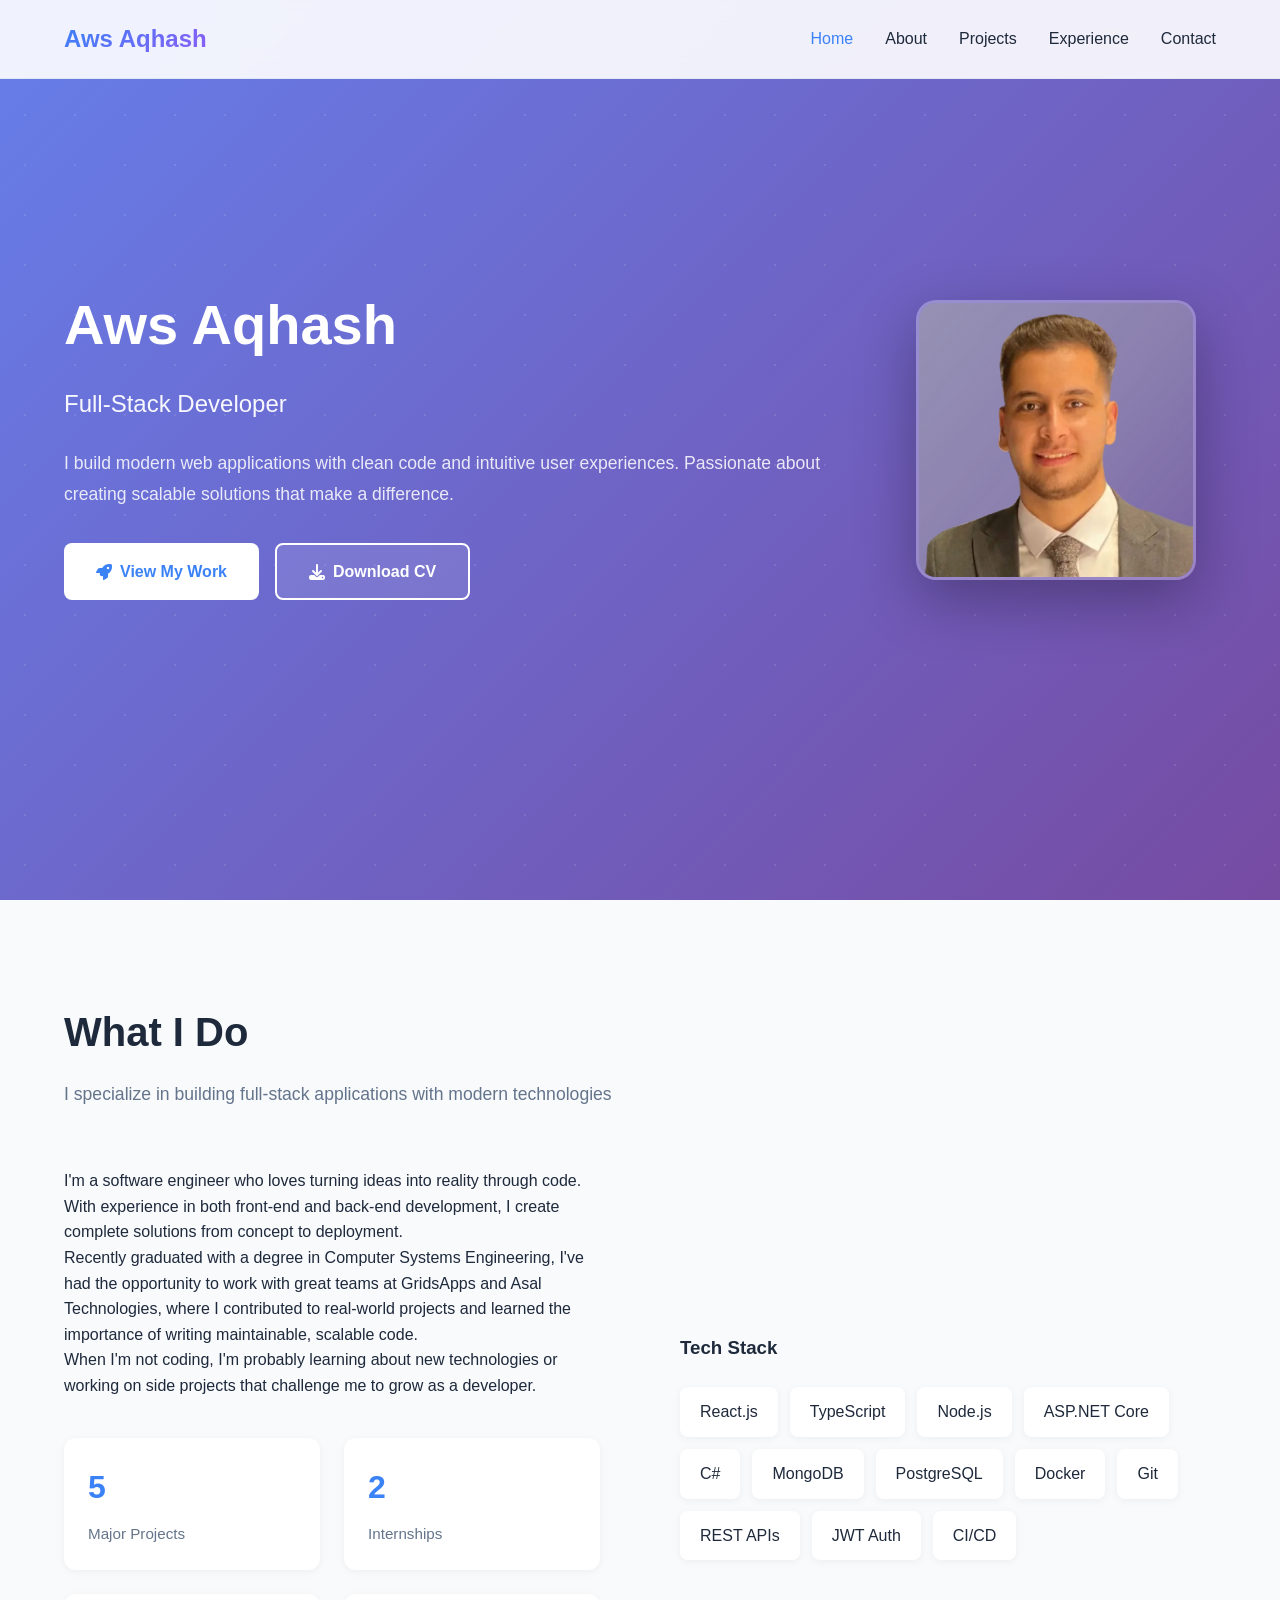
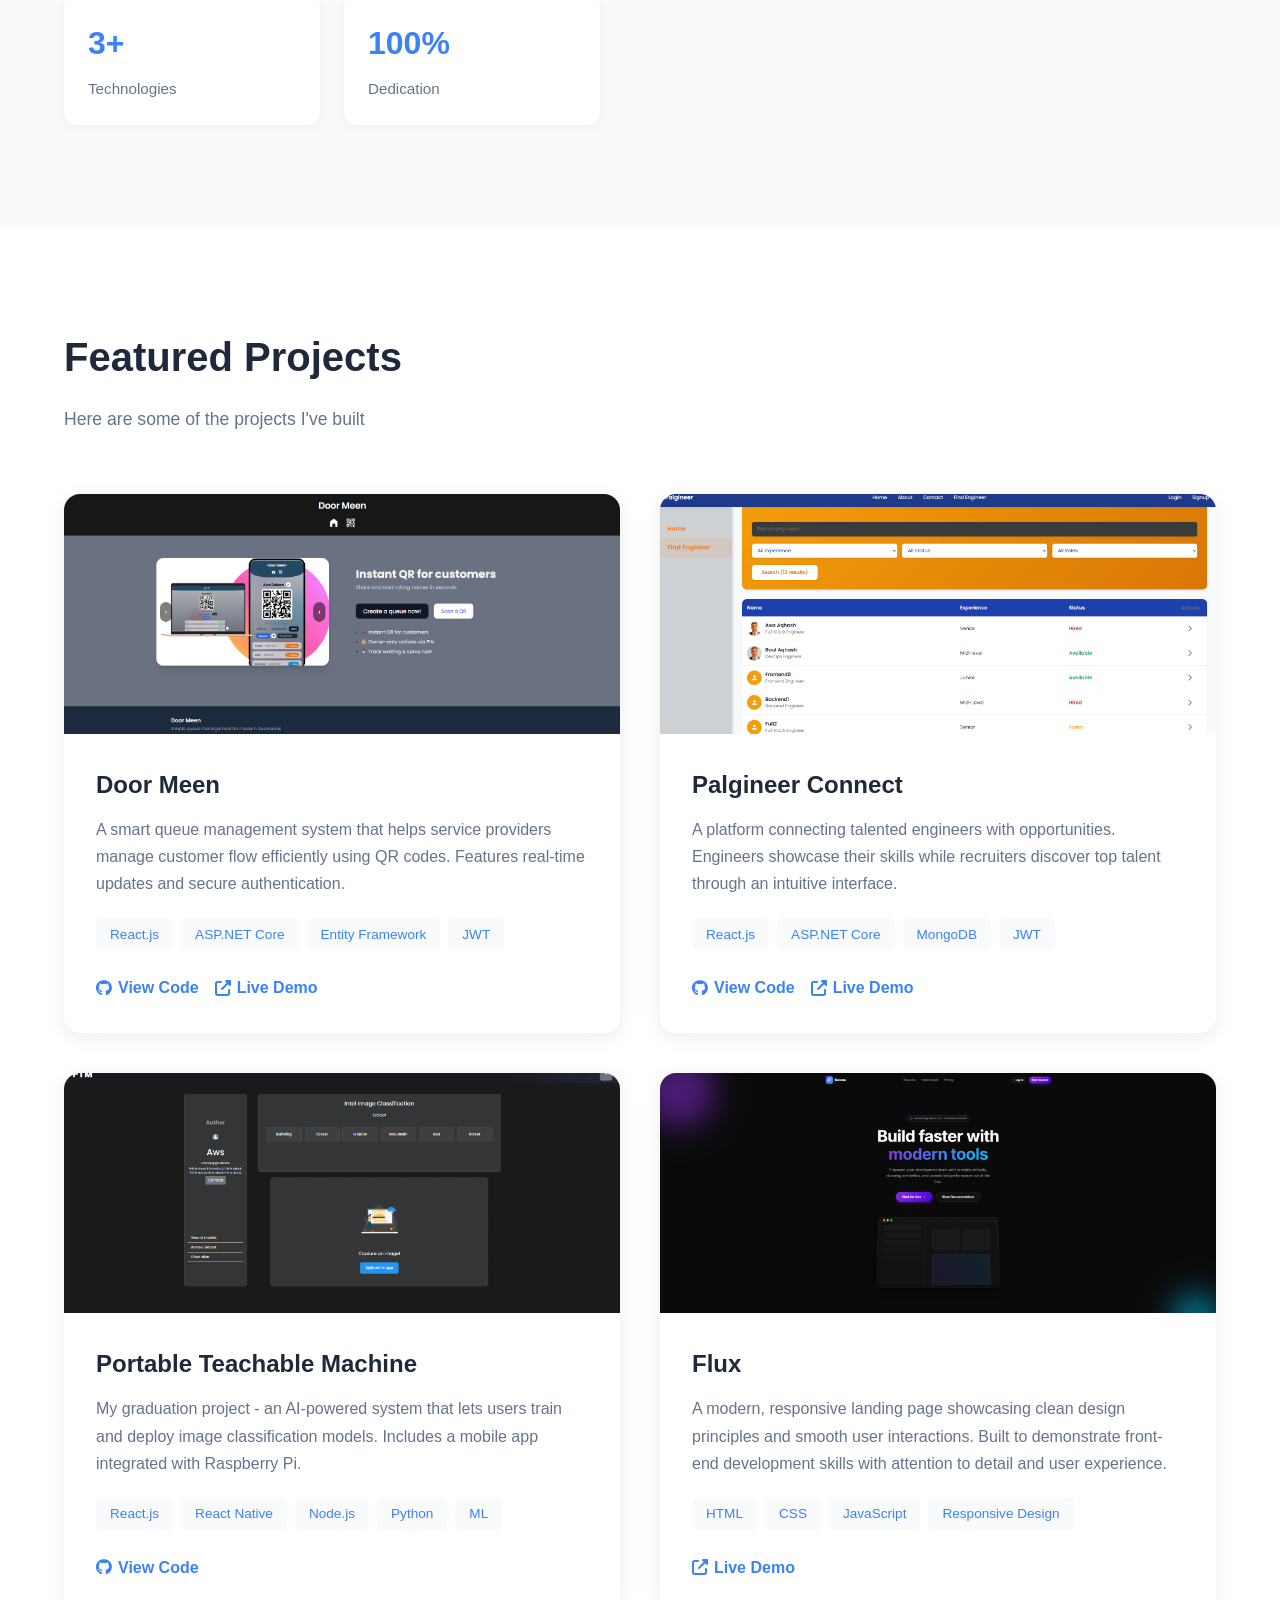
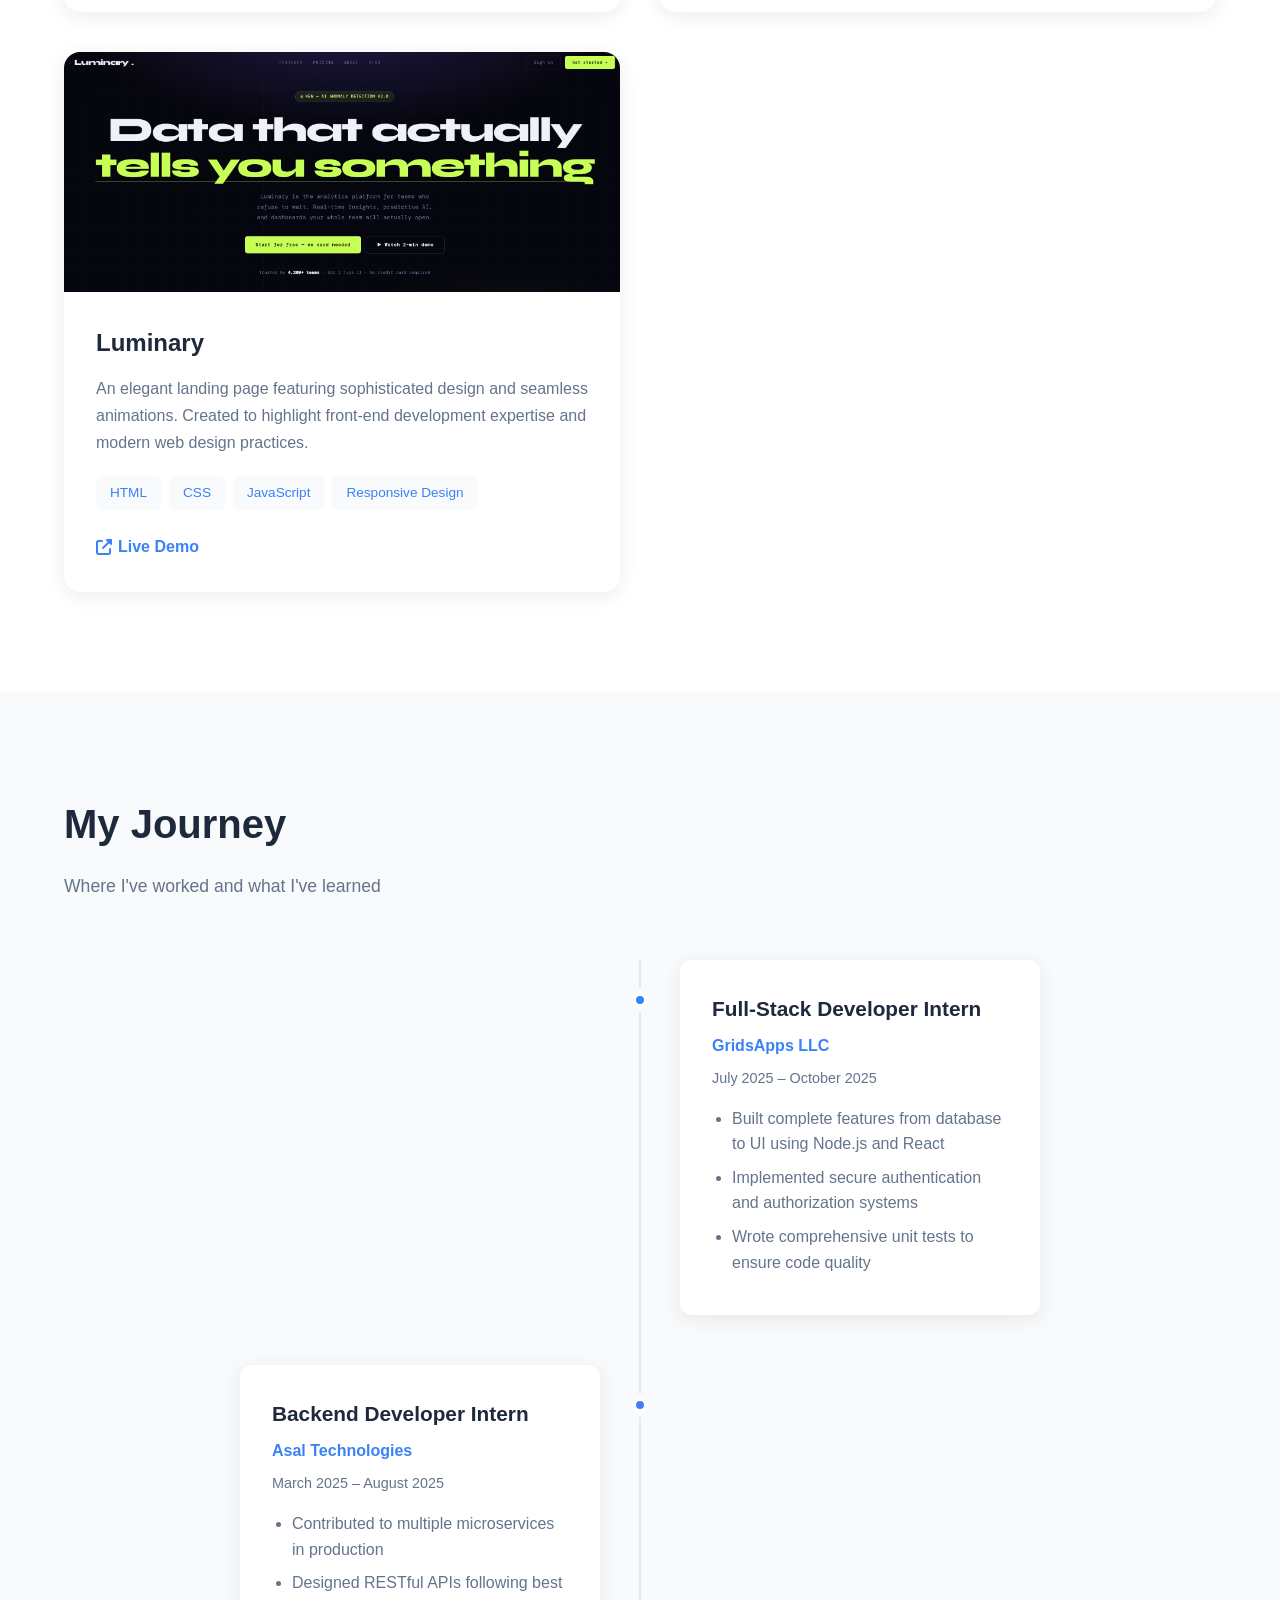
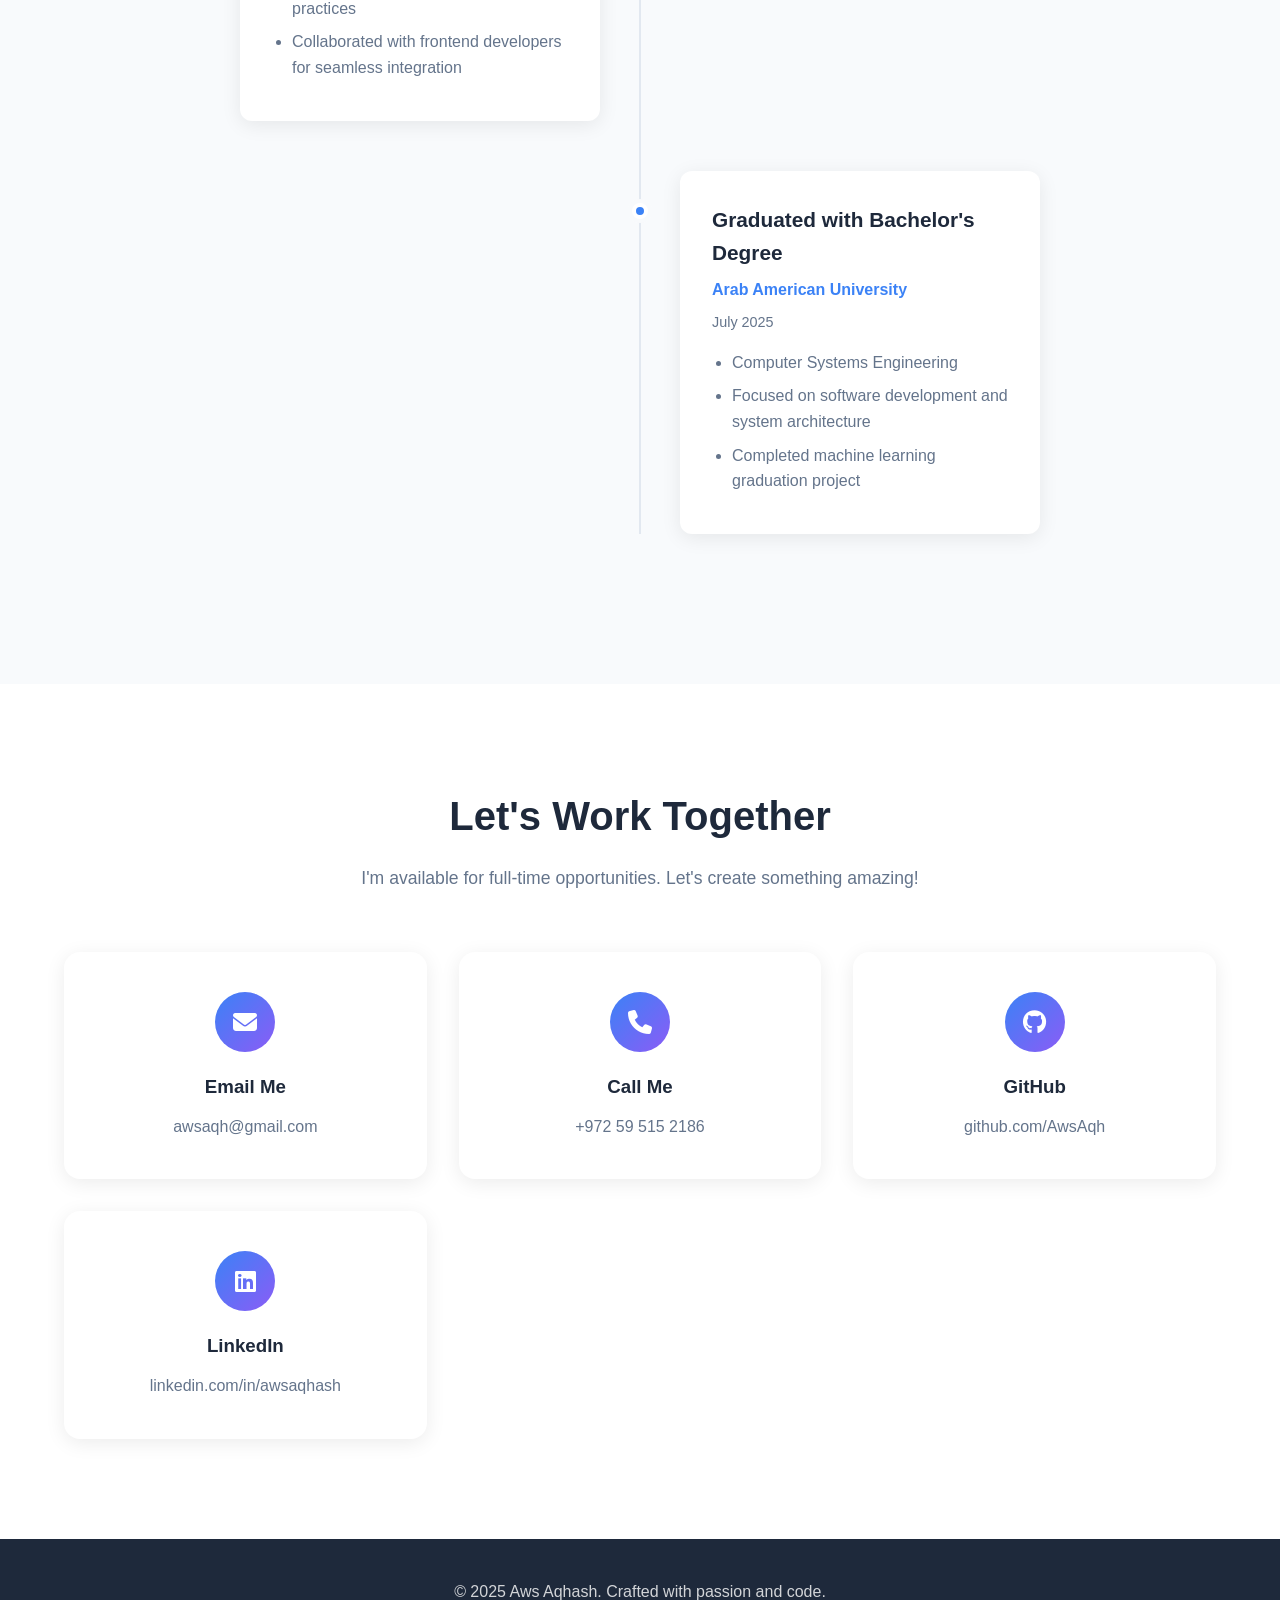
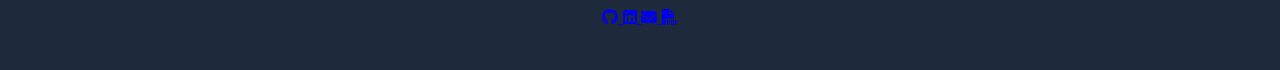
==== index.html @ 58f1c6e9 "add 2projects" ====
<!DOCTYPE html>
<html lang="en">
<head>
    <meta charset="UTF-8">
    <meta name="viewport" content="width=device-width, initial-scale=1.0">
    <title>Aws Aqhash | Full-Stack Developer</title>
    <meta name="description" content="Full-Stack Developer specializing in React.js, ASP.NET Core, and Node.js">
    <link href="https://cdnjs.cloudflare.com/ajax/libs/font-awesome/6.4.0/css/all.min.css" rel="stylesheet">
    <link href="./styles.css" rel="stylesheet">
    <!-- Google tag (gtag.js) -->
<script async src="https://www.googletagmanager.com/gtag/js?id=G-F1K0GHL5RW"></script>
<script>
  window.dataLayer = window.dataLayer || [];
  function gtag(){dataLayer.push(arguments);}
  gtag('js', new Date());

  gtag('config', 'G-F1K0GHL5RW');
</script>
</head>
<body>
    <!-- Navigation -->
    <nav id="navbar">
        <div class="container">
            <div class="logo">Aws Aqhash</div>
            <ul class="nav-links" id="navLinks">
                <li><a href="#home" onclick="closeMenu()">Home</a></li>
                <li><a href="#about" onclick="closeMenu()">About</a></li>
                <li><a href="#projects" onclick="closeMenu()">Projects</a></li>
                <li><a href="#experience" onclick="closeMenu()">Experience</a></li>
                <li><a href="#contact" onclick="closeMenu()">Contact</a></li>
            </ul>
            <div class="mobile-menu" onclick="toggleMenu()">
                <i class="fas fa-bars"></i>
            </div>
        </div>
    </nav> 

    <!-- Hero Section -->
    <section class="hero" id="home">
        <div class="container">
            <div class="hero-content">
                <div class="hero-text">
                    <h1>Aws Aqhash</h1>
                    <div class="tagline">Full-Stack Developer</div>
                    <p>I build modern web applications with clean code and intuitive user experiences. Passionate about creating scalable solutions that make a difference.</p>
                    <div class="hero-buttons">
                        <a href="#projects" class="btn btn-primary">
                            <i class="fas fa-rocket"></i> View My Work
                        </a>
                        <a href="./resume/Aws-Aqhash-CV.pdf" download class="btn btn-secondary">
                            <i class="fas fa-download"></i> Download CV
                        </a>
                    </div>
                </div>
                <div class="profile-image-container">
                    <div class="profile-image">
                        <img src="./images/me.png"/>
                        <div class="profile-placeholder">
                            <i class="fas fa-user-circle"></i>
                        </div>
                    </div>
                </div>
            </div>
        </div>
    </section>

    <!-- About Section -->
    <section id="about">
        <div class="container">
            <h2 class="reveal">What I Do</h2>
            <p class="section-subtitle reveal">I specialize in building full-stack applications with modern technologies</p>
            
            <div class="about-grid">
                <div class="reveal">
                    <p>I'm a software engineer who loves turning ideas into reality through code. With experience in both front-end and back-end development, I create complete solutions from concept to deployment.</p>
                    
                    <p>Recently graduated with a degree in Computer Systems Engineering, I've had the opportunity to work with great teams at GridsApps and Asal Technologies, where I contributed to real-world projects and learned the importance of writing maintainable, scalable code.</p>
                    
                    <p>When I'm not coding, I'm probably learning about new technologies or working on side projects that challenge me to grow as a developer.</p>

                    <div class="about-stats">
                        <div class="stat-card">
                            <div class="stat-number">5</div>
                            <div class="stat-label">Major Projects</div>
                        </div>
                        <div class="stat-card">
                            <div class="stat-number">2</div>
                            <div class="stat-label">Internships</div>
                        </div>
                        <div class="stat-card">
                            <div class="stat-number">3+</div>
                            <div class="stat-label">Technologies</div>
                        </div>
                        <div class="stat-card">
                            <div class="stat-number">100%</div>
                            <div class="stat-label">Dedication</div>
                        </div>
                    </div>
                </div>

                <div class="reveal">
                    <h3 class="tech-stack-title">Tech Stack</h3>
                    <div class="tech-stack">
                        <span class="tech-item">React.js</span>
                        <span class="tech-item">TypeScript</span>
                        <span class="tech-item">Node.js</span>
                        <span class="tech-item">ASP.NET Core</span>
                        <span class="tech-item">C#</span>
                        <span class="tech-item">MongoDB</span>
                        <span class="tech-item">PostgreSQL</span>
                        <span class="tech-item">Docker</span>
                        <span class="tech-item">Git</span>
                        <span class="tech-item">REST APIs</span>
                        <span class="tech-item">JWT Auth</span>
                        <span class="tech-item">CI/CD</span>
                    </div>
                </div>
            </div>
        </div>
    </section>

    <!-- Projects Section -->
    <section id="projects">
        <div class="container">
            <h2 class="reveal">Featured Projects</h2>
            <p class="section-subtitle reveal">Here are some of the projects I've built</p>
            
            <div class="projects-grid">
                <div class="project-card reveal">
                    <div class="project-image">
                        <img src="./images/doormeen.png"/>
                        <div class="project-placeholder">
                            <i class="fas fa-clock"></i>
                        </div>
                    </div>
                    <div class="project-content">
                        <h3>Door Meen</h3>
                        <p>A smart queue management system that helps service providers manage customer flow efficiently using QR codes. Features real-time updates and secure authentication.</p>
                        <div class="project-tech">
                            <span class="tech-badge">React.js</span>
                            <span class="tech-badge">ASP.NET Core</span>
                            <span class="tech-badge">Entity Framework</span>
                            <span class="tech-badge">JWT</span>
                        </div>
                        <div class="project-links">
                            <a href="https://github.com/AwsAqh/DoorMeen" class="project-link">
                                <i class="fab fa-github"></i> View Code
                            </a>
                            <a href="https://lively-mushroom-01f6be41e.1.azurestaticapps.net" class="project-link">
                                <i class="fas fa-external-link-alt"></i> Live Demo
                            </a>
                        </div>
                    </div>
                </div>

                <div class="project-card reveal">
                    <div class="project-image">
                        <img src="./images/palgineer.png"/>
                        <div class="project-placeholder">
                            <i class="fas fa-users"></i>
                        </div>
                    </div>
                    <div class="project-content">
                        <h3>Palgineer Connect</h3>
                        <p>A platform connecting talented engineers with opportunities. Engineers showcase their skills while recruiters discover top talent through an intuitive interface.</p>
                        <div class="project-tech">
                            <span class="tech-badge">React.js</span>
                            <span class="tech-badge">ASP.NET Core</span>
                            <span class="tech-badge">MongoDB</span>
                            <span class="tech-badge">JWT</span>
                        </div>
                        <div class="project-links">
                            <a href="https://github.com/AwsAqh/Palgineer-connect" class="project-link">
                                <i class="fab fa-github"></i> View Code
                            </a>
                            <a href="https://palgineer.vercel.app/" class="project-link">
                                <i class="fas fa-external-link-alt"></i> Live Demo
                            </a>
                        </div>
                    </div>
                </div>

                <div class="project-card reveal">
                    <div class="project-image">
                        <img src="./images/ptm.png"/>
                        <div class="project-placeholder">
                            <i class="fas fa-brain"></i>
                        </div>
                    </div>
                    <div class="project-content">
                        <h3>Portable Teachable Machine</h3>
                        <p>My graduation project - an AI-powered system that lets users train and deploy image classification models. Includes a mobile app integrated with Raspberry Pi.</p>
                        <div class="project-tech">
                            <span class="tech-badge">React.js</span>
                            <span class="tech-badge">React Native</span>
                            <span class="tech-badge">Node.js</span>
                            <span class="tech-badge">Python</span>
                            <span class="tech-badge">ML</span>
                        </div>
                        <div class="project-links">
                            <a href="https://github.com/AwsAqh/PTM_localhost" class="project-link">
                                <i class="fab fa-github"></i> View Code
                            </a>
                        </div>
                    </div>
                </div>

                <div class="project-card reveal">
                    <div class="project-image">
                        <img src="./images/Flux.png"/>
                        <div class="project-placeholder">
                            <i class="fas fa-paint-brush"></i>
                        </div>
                    </div>
                    <div class="project-content">
                        <h3>Flux</h3>
                        <p>A modern, responsive landing page showcasing clean design principles and smooth user interactions. Built to demonstrate front-end development skills with attention to detail and user experience.</p>
                        <div class="project-tech">
                            <span class="tech-badge">HTML</span>
                            <span class="tech-badge">CSS</span>
                            <span class="tech-badge">JavaScript</span>
                            <span class="tech-badge">Responsive Design</span>
                        </div>
                        <div class="project-links">
                            <a href="https://awsaqh.github.io/Flux/" class="project-link" target="_blank">
                                <i class="fas fa-external-link-alt"></i> Live Demo
                            </a>
                        </div>
                    </div>
                </div>

                <div class="project-card reveal">
                    <div class="project-image">
                        <img src="./images/Lumani.png"/>
                        <div class="project-placeholder">
                            <i class="fas fa-lightbulb"></i>
                        </div>
                    </div>
                    <div class="project-content">
                        <h3>Luminary</h3>
                        <p>An elegant landing page featuring sophisticated design and seamless animations. Created to highlight front-end development expertise and modern web design practices.</p>
                        <div class="project-tech">
                            <span class="tech-badge">HTML</span>
                            <span class="tech-badge">CSS</span>
                            <span class="tech-badge">JavaScript</span>
                            <span class="tech-badge">Responsive Design</span>
                        </div>
                        <div class="project-links">
                            <a href="https://awsaqh.github.io/Luminary/" class="project-link" target="_blank">
                                <i class="fas fa-external-link-alt"></i> Live Demo
                            </a>
                        </div>
                    </div>
                </div>
            </div>
        </div>
    </section>

   
    <section id="experience">
        <div class="container">
            <h2 class="reveal">My Journey</h2>
            <p class="section-subtitle reveal">Where I've worked and what I've learned</p>
            
            <div class="timeline">
                <div class="timeline-item reveal">
                    <div class="timeline-dot"></div>
                    <div class="timeline-content">
                        <h3>Full-Stack Developer Intern</h3>
                        <div class="company">GridsApps LLC</div>
                        <div class="date">July 2025 – October 2025</div>
                        <ul>
                            <li>Built complete features from database to UI using Node.js and React</li>
                            <li>Implemented secure authentication and authorization systems</li>
                            <li>Wrote comprehensive unit tests to ensure code quality</li>
                        </ul>
                    </div>
                </div>

                <div class="timeline-item reveal">
                    <div class="timeline-dot"></div>
                    <div class="timeline-content">
                        <h3>Backend Developer Intern</h3>
                        <div class="company">Asal Technologies</div>
                        <div class="date">March 2025 – August 2025</div>
                        <ul>
                            <li>Contributed to multiple microservices in production</li>
                            <li>Designed RESTful APIs following best practices</li>
                            <li>Collaborated with frontend developers for seamless integration</li>
                        </ul>
                    </div>
                </div>

                <div class="timeline-item reveal">
                    <div class="timeline-dot"></div>
                    <div class="timeline-content">
                        <h3>Graduated with Bachelor's Degree</h3>
                        <div class="company">Arab American University</div>
                        <div class="date">July 2025</div>
                        <ul>
                            <li>Computer Systems Engineering</li>
                            <li>Focused on software development and system architecture</li>
                            <li>Completed machine learning graduation project</li>
                        </ul>
                    </div>
                </div>
            </div>
        </div>
    </section>

    <!-- Contact Section -->
    <section id="contact">
        <div class="container">
            <h2 class="reveal">Let's Work Together</h2>
            <p class="section-subtitle section-subtitle-center reveal">I'm available for full-time opportunities. Let's create something amazing!</p>
            
            <div class="contact-grid">
                <div class="contact-card reveal">
                    <div class="contact-icon">
                        <i class="fas fa-envelope"></i>
                    </div>
                    <h3>Email Me</h3>
                    <a href="mailto:awsaqh@gmail.com">awsaqh@gmail.com</a>
                </div>

                <div class="contact-card reveal">
                    <div class="contact-icon">
                        <i class="fas fa-phone"></i>
                    </div>
                    <h3>Call Me</h3>
                    <a href="tel:+972595152186">+972 59 515 2186</a>
                </div>

                <div class="contact-card reveal">
                    <div class="contact-icon">
                        <i class="fab fa-github"></i>
                    </div>
                    <h3>GitHub</h3>
                    <a href="https://github.com/AwsAqh" target="_blank">github.com/AwsAqh</a>
                </div>

                <div class="contact-card reveal">
                    <div class="contact-icon">
                        <i class="fab fa-linkedin"></i>
                    </div>
                    <h3>LinkedIn</h3>
                    <a href="https://www.linkedin.com/in/awsaqhash" target="_blank">linkedin.com/in/awsaqhash</a>
                </div>
            </div>
        </div>
    </section>

    <!-- Footer -->
    <footer>
        <div class="container">
            <p>&copy; 2025 Aws Aqhash. Crafted with passion and code.</p>
            <div class="social-links">
                <a href="https://github.com/AwsAqh" target="_blank" title="GitHub">
                    <i class="fab fa-github"></i>
                </a>
                <a href="https://www.linkedin.com/in/awsaqhash" target="_blank" title="LinkedIn">
                    <i class="fab fa-linkedin"></i>
                </a>
                <a href="mailto:awsaqh@gmail.com" title="Email">
                    <i class="fas fa-envelope"></i>
                </a>
                <a href="./resume/Aws-Aqhash-CV.pdf" download title="Download CV">
                    <i class="fas fa-file-pdf"></i>
                </a>
            </div>
        </div>
    </footer>

    <script>
        // Mobile menu toggle
        function toggleMenu() {
            document.getElementById('navLinks').classList.toggle('active');
        }

        function closeMenu() {
            document.getElementById('navLinks').classList.remove('active');
        }

        // Smooth scrolling
        document.querySelectorAll('a[href^="#"]').forEach(anchor => {
            anchor.addEventListener('click', function (e) {
                e.preventDefault();
                const target = document.querySelector(this.getAttribute('href'));
                if (target) {
                    target.scrollIntoView({ behavior: 'smooth' });
                }
            });
        });

        // Navbar scroll effect
        let lastScroll = 0;
        const navbar = document.getElementById('navbar');

        window.addEventListener('scroll', () => {
            const currentScroll = window.pageYOffset;
            
            if (currentScroll > 50) {
                navbar.classList.add('scrolled');
            } else {
                navbar.classList.remove('scrolled');
            }
            
            lastScroll = currentScroll;
        });

        // Scroll reveal animation
        function reveal() {
            const reveals = document.querySelectorAll('.reveal');
            
            reveals.forEach(element => {
                const windowHeight = window.innerHeight;
                const elementTop = element.getBoundingClientRect().top;
                const elementVisible = 150;
                
                if (elementTop < windowHeight - elementVisible) {
                    element.classList.add('active');
                }
            });
        }

        window.addEventListener('scroll', reveal);
        reveal(); // Check on load

        // Add active state to nav links based on scroll position
        window.addEventListener('scroll', () => {
            const sections = document.querySelectorAll('section[id]');
            const scrollY = window.pageYOffset;

            sections.forEach(section => {
                const sectionHeight = section.offsetHeight;
                const sectionTop = section.offsetTop - 100;
                const sectionId = section.getAttribute('id');
                const navLink = document.querySelector(`.nav-links a[href="#${sectionId}"]`);

                if (scrollY > sectionTop && scrollY <= sectionTop + sectionHeight) {
                    document.querySelectorAll('.nav-links a').forEach(link => {
                        link.style.color = '';
                    });
                    if (navLink) {
                        navLink.style.color = 'var(--primary)';
                    }
                }
            });
        });
    </script>
</body>
</html>
---- styles.css ----
* {
    margin: 0;
    padding: 0;
    box-sizing: border-box;
}

:root {
    --primary: #3b82f6;
    --primary-dark: #2563eb;
    --accent: #8b5cf6;
    --text: #1e293b;
    --text-light: #64748b;
    --bg: #ffffff;
    --bg-light: #f8fafc;
    --border: #e2e8f0;
}

body {
    font-family: 'Inter', -apple-system, BlinkMacSystemFont, 'Segoe UI', sans-serif;
    line-height: 1.6;
    color: var(--text);
    overflow-x: hidden;
}

.container {
    max-width: 1200px;
    margin: 0 auto;
    padding: 0 24px;
}

/* Navigation */
nav {
    position: fixed;
    top: 0;
    width: 100%;
    background: rgba(255, 255, 255, 0.9);
    backdrop-filter: blur(12px);
    border-bottom: 1px solid var(--border);
    z-index: 1000;
    transition: all 0.3s ease;
}

nav.scrolled {
    box-shadow: 0 4px 6px -1px rgba(0, 0, 0, 0.1);
}

nav .container {
    display: flex;
    justify-content: space-between;
    align-items: center;
    padding: 20px 24px;
}

.logo {
    font-size: 1.5rem;
    font-weight: 700;
    background: linear-gradient(135deg, var(--primary), var(--accent));
    -webkit-background-clip: text;
    -webkit-text-fill-color: transparent;
    background-clip: text;
}

.nav-links {
    display: flex;
    list-style: none;
    gap: 32px;
}

.nav-links a {
    color: var(--text);
    text-decoration: none;
    font-weight: 500;
    position: relative;
    transition: color 0.3s;
}

.nav-links a::after {
    content: '';
    position: absolute;
    bottom: -4px;
    left: 0;
    width: 0;
    height: 2px;
    background: var(--primary);
    transition: width 0.3s ease;
}

.nav-links a:hover {
    color: var(--primary);
}

.nav-links a:hover::after {
    width: 100%;
}

.mobile-menu {
    display: none;
    font-size: 1.5rem;
    cursor: pointer;
    color: var(--text);
}

/* Hero Section */
.hero {
    min-height: 100vh;
    display: flex;
    align-items: center;
    background: linear-gradient(135deg, #667eea 0%, #764ba2 100%);
    position: relative;
    overflow: hidden;
    padding-top: 80px;
}

.hero::before {
    content: '';
    position: absolute;
    width: 200%;
    height: 200%;
    background: radial-gradient(circle, rgba(255,255,255,0.1) 1px, transparent 1px);
    background-size: 50px 50px;
    animation: gridMove 20s linear infinite;
}

@keyframes gridMove {
    0% { transform: translate(0, 0); }
    100% { transform: translate(50px, 50px); }
}

.hero-content {
    position: relative;
    z-index: 1;
    display: grid;
    grid-template-columns: 1fr 300px;
    gap: 60px;
    align-items: center;
}

.hero-text h1 {
    font-size: 3.5rem;
    font-weight: 800;
    color: white;
    margin-bottom: 16px;
    animation: fadeInUp 0.8s ease;
}

.hero-text .tagline {
    font-size: 1.5rem;
    color: rgba(255,255,255,0.95);
    margin-bottom: 24px;
    animation: fadeInUp 0.8s ease 0.2s both;
}

.hero-text p {
    font-size: 1.1rem;
    color: rgba(255,255,255,0.85);
    margin-bottom: 32px;
    line-height: 1.8;
    animation: fadeInUp 0.8s ease 0.4s both;
}

.hero-buttons {
    display: flex;
    gap: 16px;
    animation: fadeInUp 0.8s ease 0.6s both;
}

.btn {
    padding: 14px 32px;
    border-radius: 8px;
    text-decoration: none;
    font-weight: 600;
    font-size: 1rem;
    transition: all 0.3s ease;
    display: inline-flex;
    align-items: center;
    gap: 8px;
}

.btn-primary {
    background: white;
    color: var(--primary);
}

.btn-primary:hover {
    transform: translateY(-2px);
    box-shadow: 0 12px 24px rgba(0,0,0,0.2);
}

.btn-secondary {
    background: rgba(255,255,255,0.1);
    color: white;
    border: 2px solid white;
    backdrop-filter: blur(10px);
}

.btn-secondary:hover {
    background: white;
    color: var(--primary);
}

.profile-image-container {
    position: relative;
    animation: fadeInUp 0.8s ease 0.4s both;
}

.profile-image {
    width: 280px;
    height: 280px;
    border-radius: 20px;
    overflow: hidden;
    box-shadow: 0 20px 60px rgba(0,0,0,0.3);
    position: relative;
    background: rgba(255,255,255,0.1);
    backdrop-filter: blur(10px);
    border: 3px solid rgba(255,255,255,0.2);
}

.profile-image img {
    width: 100%;
    height: 100%;
    object-fit: cover;
}

.profile-placeholder {
    width: 100%;
    height: 100%;
    display: flex;
    align-items: center;
    justify-content: center;
    color: white;
    font-size: 6rem;
}

/* Floating animation for profile */
.profile-image-container {
    animation: float 6s ease-in-out infinite;
}

@keyframes float {
    0%, 100% { transform: translateY(0); }
    50% { transform: translateY(-20px); }
}

@keyframes fadeInUp {
    from {
        opacity: 0;
        transform: translateY(40px);
    }
    to {
        opacity: 1;
        transform: translateY(0);
    }
}

/* Section Styles */
section {
    padding: 100px 0;
}

section h2 {
    font-size: 2.5rem;
    font-weight: 700;
    margin-bottom: 16px;
    color: var(--text);
}

.section-subtitle {
    font-size: 1.1rem;
    color: var(--text-light);
    margin-bottom: 60px;
    max-width: 600px;
}

/* Utility for centered subtitles */
.section-subtitle-center {
    margin-left: auto;
    margin-right: auto;
}

/* About Section */
#about {
    background: var(--bg-light);
}

.about-grid {
    display: grid;
    grid-template-columns: 1fr 1fr;
    gap: 80px;
    align-items: center;
}

.about-content p {
    color: var(--text-light);
    font-size: 1.05rem;
    line-height: 1.8;
    margin-bottom: 20px;
}

.about-stats {
    display: grid;
    grid-template-columns: repeat(2, 1fr);
    gap: 24px;
    margin-top: 40px;
}

.stat-card {
    background: white;
    padding: 24px;
    border-radius: 12px;
    box-shadow: 0 2px 8px rgba(0,0,0,0.05);
}

.stat-number {
    font-size: 2rem;
    font-weight: 700;
    color: var(--primary);
    margin-bottom: 8px;
}

.stat-label {
    color: var(--text-light);
    font-size: 0.95rem;
}

.tech-stack {
    display: flex;
    flex-wrap: wrap;
    gap: 12px;
}

.tech-item {
    background: white;
    padding: 12px 20px;
    border-radius: 8px;
    font-weight: 500;
    color: var(--text);
    box-shadow: 0 2px 8px rgba(0,0,0,0.05);
    transition: all 0.3s ease;
}

.tech-item:hover {
    transform: translateY(-4px);
    box-shadow: 0 8px 16px rgba(59, 130, 246, 0.2);
    color: var(--primary);
}

.tech-stack-title {
    margin-bottom: 24px;
    color: var(--text);
}

/* Projects Section */
.projects-grid {
    display: grid;
    grid-template-columns: repeat(auto-fit, minmax(380px, 1fr));
    gap: 40px;
    margin-top: 60px;
}

.project-card {
    background: white;
    border-radius: 16px;
    overflow: hidden;
    box-shadow: 0 4px 20px rgba(0,0,0,0.08);
    transition: all 0.4s ease;
    cursor: pointer;
}

.project-card:hover {
    transform: translateY(-8px);
    box-shadow: 0 12px 40px rgba(0,0,0,0.15);
}

.project-image {
    width: 100%;
    height: 240px;
    background: linear-gradient(135deg, var(--primary), var(--accent));
    position: relative;
    overflow: hidden;
}

.project-image img {
    width: 100%;
    height: 100%;
    object-fit: cover;
    transition: transform 0.4s ease;
}

.project-card:hover .project-image img {
    transform: scale(1.1);
}

.project-placeholder {
    width: 100%;
    height: 100%;
    display: flex;
    align-items: center;
    justify-content: center;
    color: white;
    font-size: 4rem;
}

.project-content {
    padding: 32px;
}

.project-card h3 {
    font-size: 1.5rem;
    color: var(--text);
    margin-bottom: 12px;
}

.project-card p {
    color: var(--text-light);
    line-height: 1.7;
    margin-bottom: 20px;
}

.project-tech {
    display: flex;
    flex-wrap: wrap;
    gap: 8px;
    margin-bottom: 24px;
}

.tech-badge {
    background: var(--bg-light);
    color: var(--primary);
    padding: 6px 14px;
    border-radius: 6px;
    font-size: 0.85rem;
    font-weight: 500;
}

.project-links {
    display: flex;
    gap: 16px;
}

.project-link {
    color: var(--primary);
    text-decoration: none;
    font-weight: 600;
    display: flex;
    align-items: center;
    gap: 6px;
    transition: gap 0.3s ease;
}

.project-link:hover {
    gap: 10px;
}

/* Experience Section */
#experience {
    background: var(--bg-light);
}

.timeline {
    position: relative;
    max-width: 800px;
    margin: 60px auto 0;
}

.timeline::before {
    content: '';
    position: absolute;
    left: 50%;
    transform: translateX(-50%);
    width: 2px;
    height: 100%;
    background: var(--border);
}

.timeline-item {
    margin-bottom: 50px;
    position: relative;
}

.timeline-content {
    background: white;
    padding: 32px;
    border-radius: 12px;
    box-shadow: 0 4px 20px rgba(0,0,0,0.08);
    width: calc(50% - 40px);
    position: relative;
}

.timeline-item:nth-child(odd) .timeline-content {
    margin-left: auto;
}

.timeline-dot {
    position: absolute;
    left: 50%;
    top: 32px;
    transform: translateX(-50%);
    width: 16px;
    height: 16px;
    background: var(--primary);
    border-radius: 50%;
    border: 4px solid white;
    box-shadow: 0 0 0 4px var(--bg-light);
}

.timeline-content h3 {
    color: var(--text);
    font-size: 1.3rem;
    margin-bottom: 8px;
}

.company {
    color: var(--primary);
    font-weight: 600;
    margin-bottom: 8px;
}

.date {
    color: var(--text-light);
    font-size: 0.9rem;
    margin-bottom: 16px;
}

.timeline-content ul {
    color: var(--text-light);
    margin-left: 20px;
}

.timeline-content li {
    margin-bottom: 8px;
    line-height: 1.6;
}

/* Contact Section */
#contact {
    text-align: center;
}

.contact-grid {
    display: grid;
    grid-template-columns: repeat(auto-fit, minmax(280px, 1fr));
    gap: 32px;
    margin-top: 60px;
}

.contact-card {
    background: white;
    padding: 40px 32px;
    border-radius: 16px;
    box-shadow: 0 4px 20px rgba(0,0,0,0.08);
    transition: all 0.3s ease;
}

.contact-card:hover {
    transform: translateY(-8px);
    box-shadow: 0 12px 40px rgba(59, 130, 246, 0.15);
}

.contact-icon {
    width: 60px;
    height: 60px;
    background: linear-gradient(135deg, var(--primary), var(--accent));
    border-radius: 50%;
    display: flex;
    align-items: center;
    justify-content: center;
    margin: 0 auto 20px;
    color: white;
    font-size: 1.5rem;
}

.contact-card h3 {
    margin-bottom: 12px;
    color: var(--text);
}

.contact-card a {
    color: var(--text-light);
    text-decoration: none;
    word-break: break-all;
    transition: color 0.3s;
}

.contact-card a:hover {
    color: var(--primary);
}

/* Footer */
footer {
    background: var(--text);
    color: white;
    text-align: center;
    padding: 40px 0;
}

footer p {
    opacity: 0.8;
}

/* Scroll reveal animation */
.reveal {
    opacity: 0;
    transform: translateY(40px);
    transition: all 0.8s ease;
}

.reveal.active {
    opacity: 1;
    transform: translateY(0);
}

/* Responsive */
@media (max-width: 968px) {
    .hero-content,
    .about-grid {
        grid-template-columns: 1fr;
        text-align: center;
    }

    .profile-image {
        margin: 0 auto;
    }

    .hero-buttons {
        justify-content: center;
    }

    .section-subtitle {
        margin-left: auto;
        margin-right: auto;
    }

    .timeline::before {
        left: 0;
    }

    .timeline-content {
        width: calc(100% - 60px);
        margin-left: 60px !important;
    }

    .timeline-dot {
        left: 0;
        transform: translateX(0);
    }

    .projects-grid {
        grid-template-columns: 1fr;
    }
}

@media (max-width: 768px) {
    .nav-links {
        position: fixed;
        top: 73px;
        right: -100%;
        width: 70%;
        height: calc(100vh - 73px);
        background: white;
        flex-direction: column;
        padding: 40px;
        box-shadow: -4px 0 20px rgba(0,0,0,0.1);
        transition: right 0.3s ease;
    }

    .nav-links.active {
        right: 0;
    }

    .mobile-menu {
        display: block;
    }

    .hero-text h1 {
        font-size: 2.5rem;
    }

    .hero-text .tagline {
        font-size: 1.2rem;
    }

    section h2 {
        font-size: 2rem;
    }
}
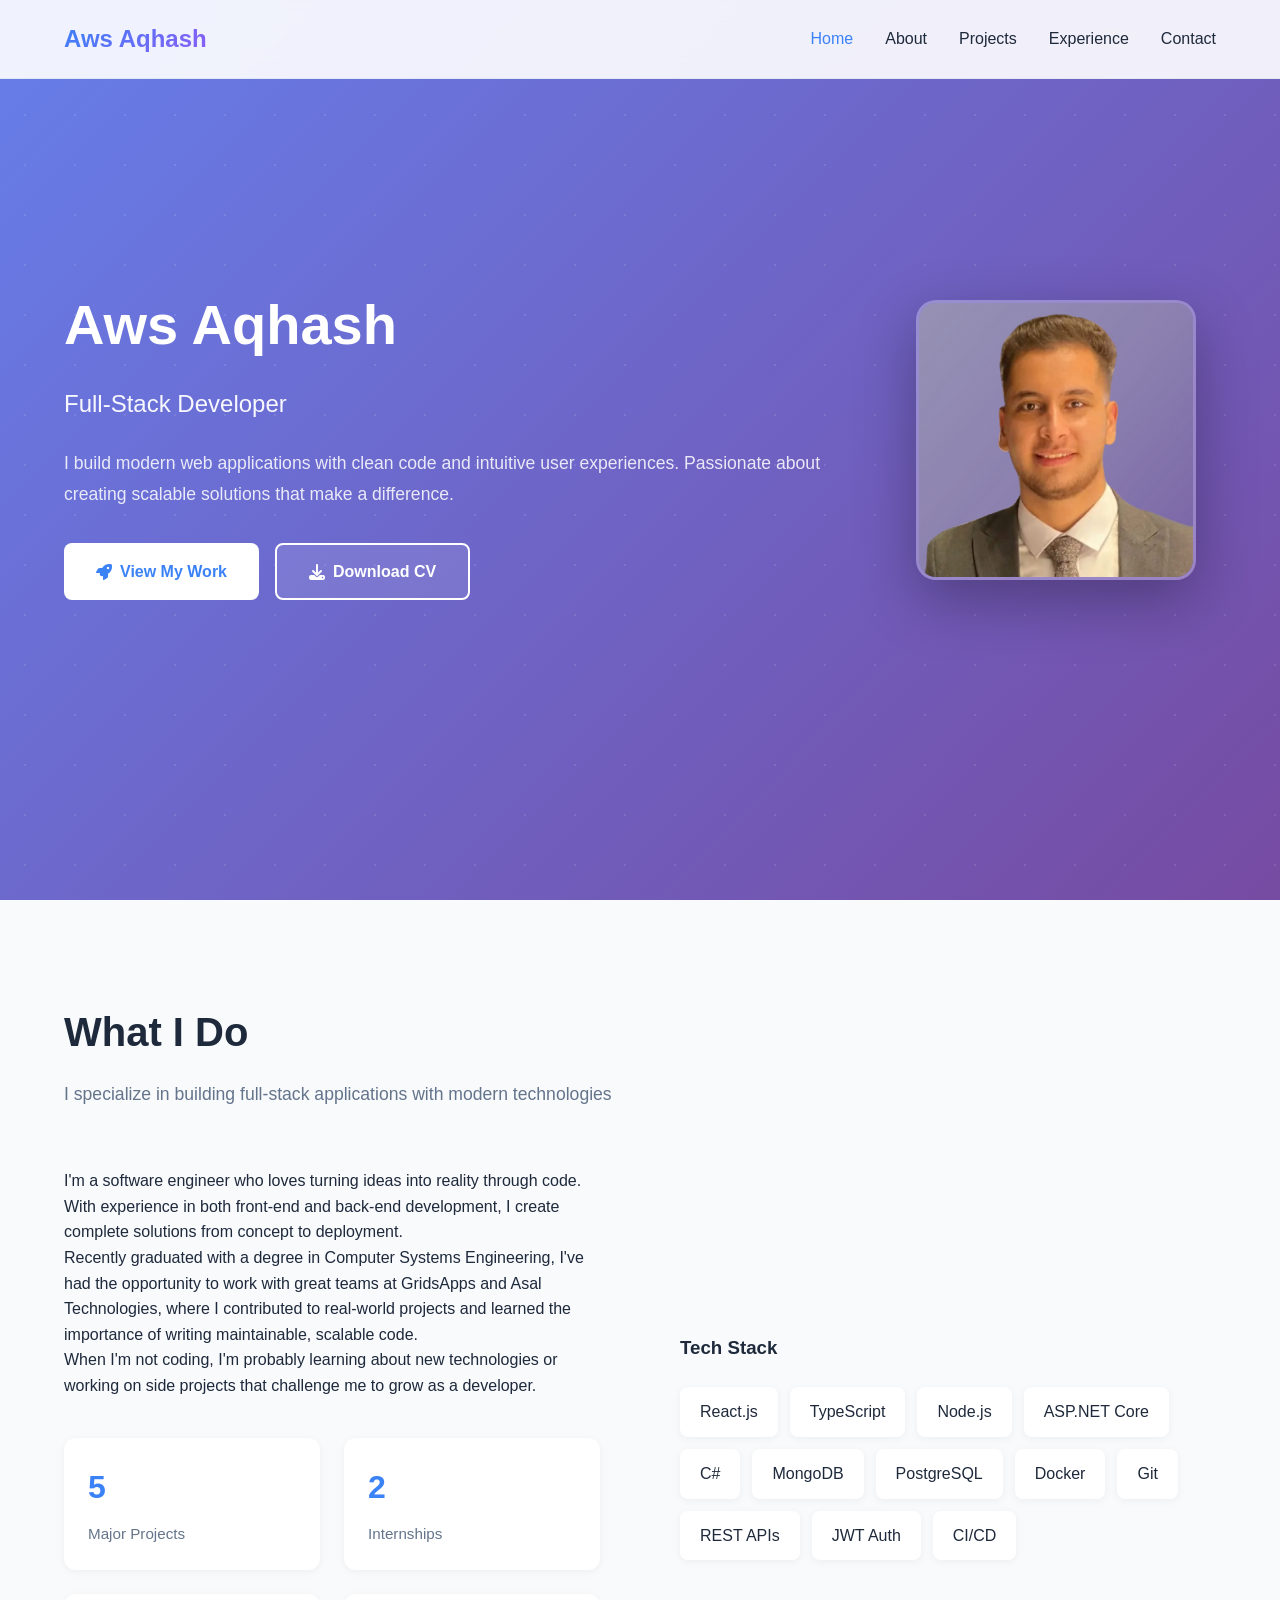
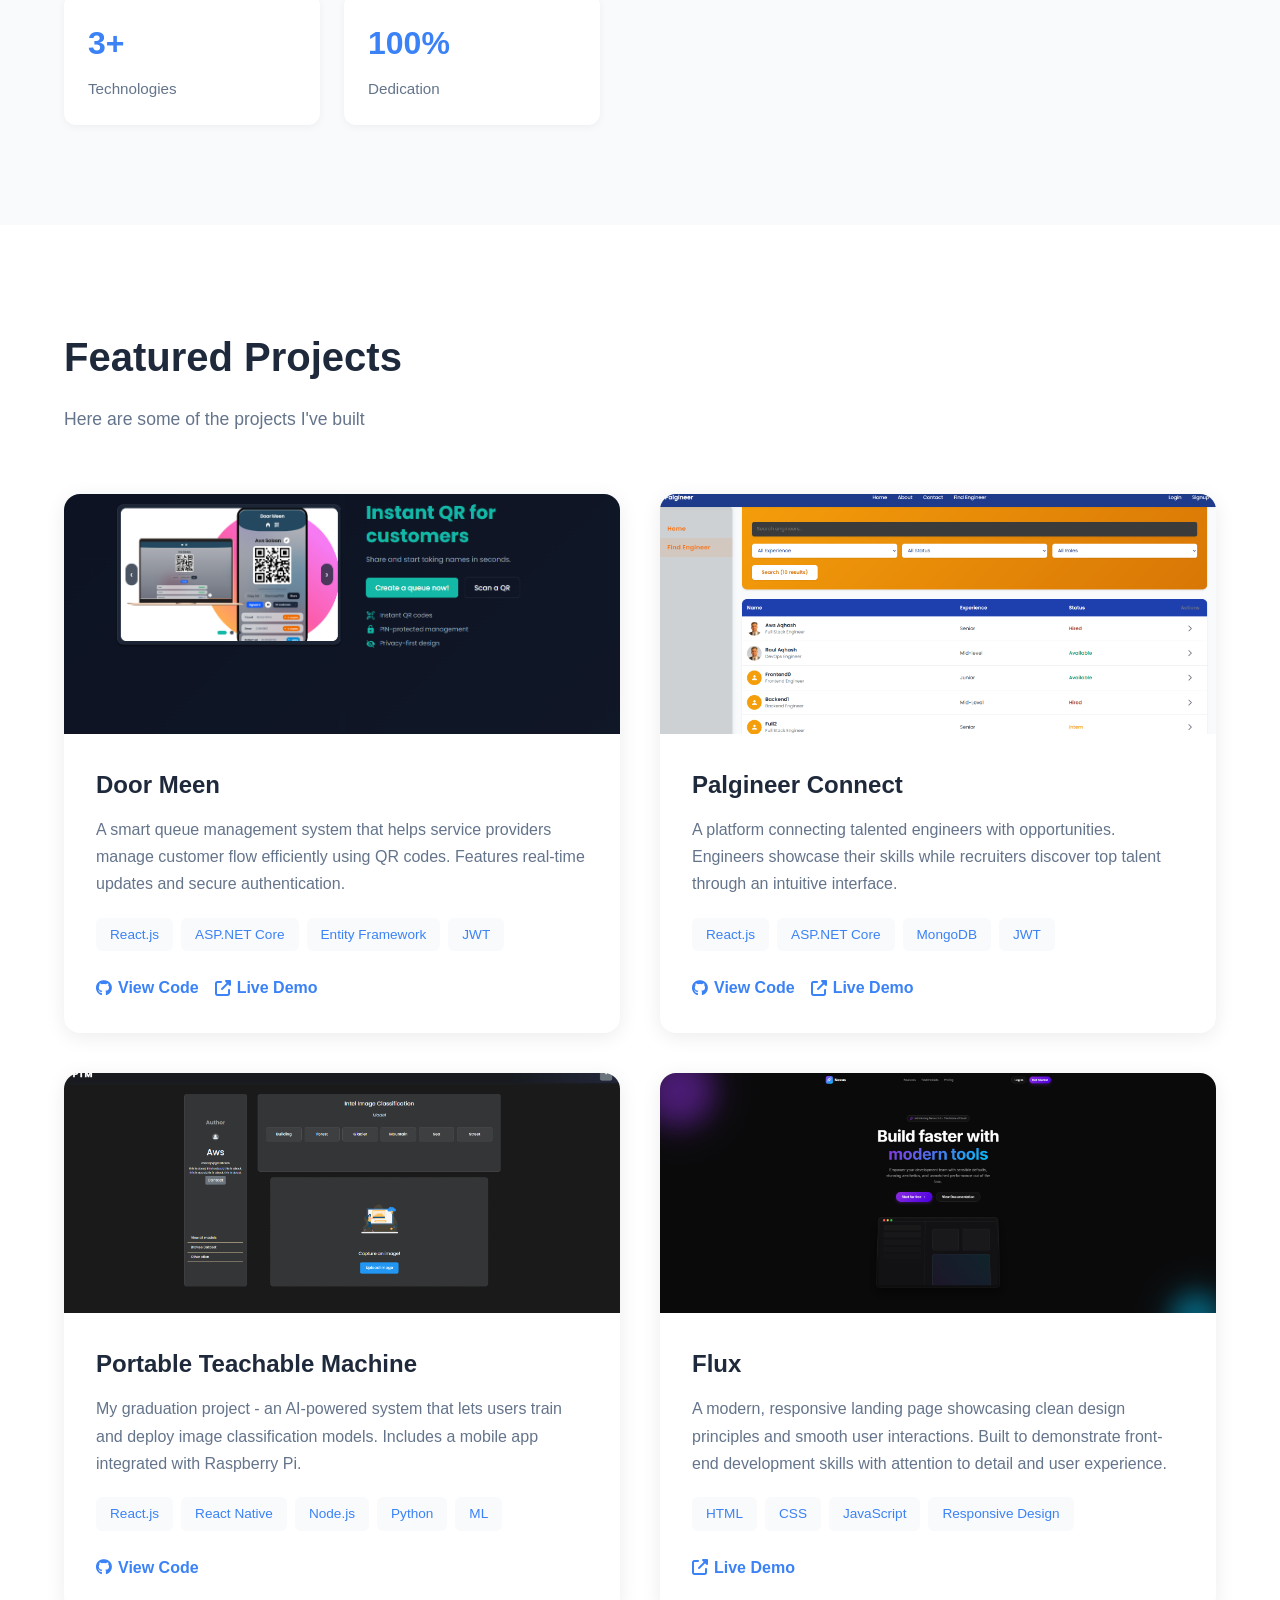
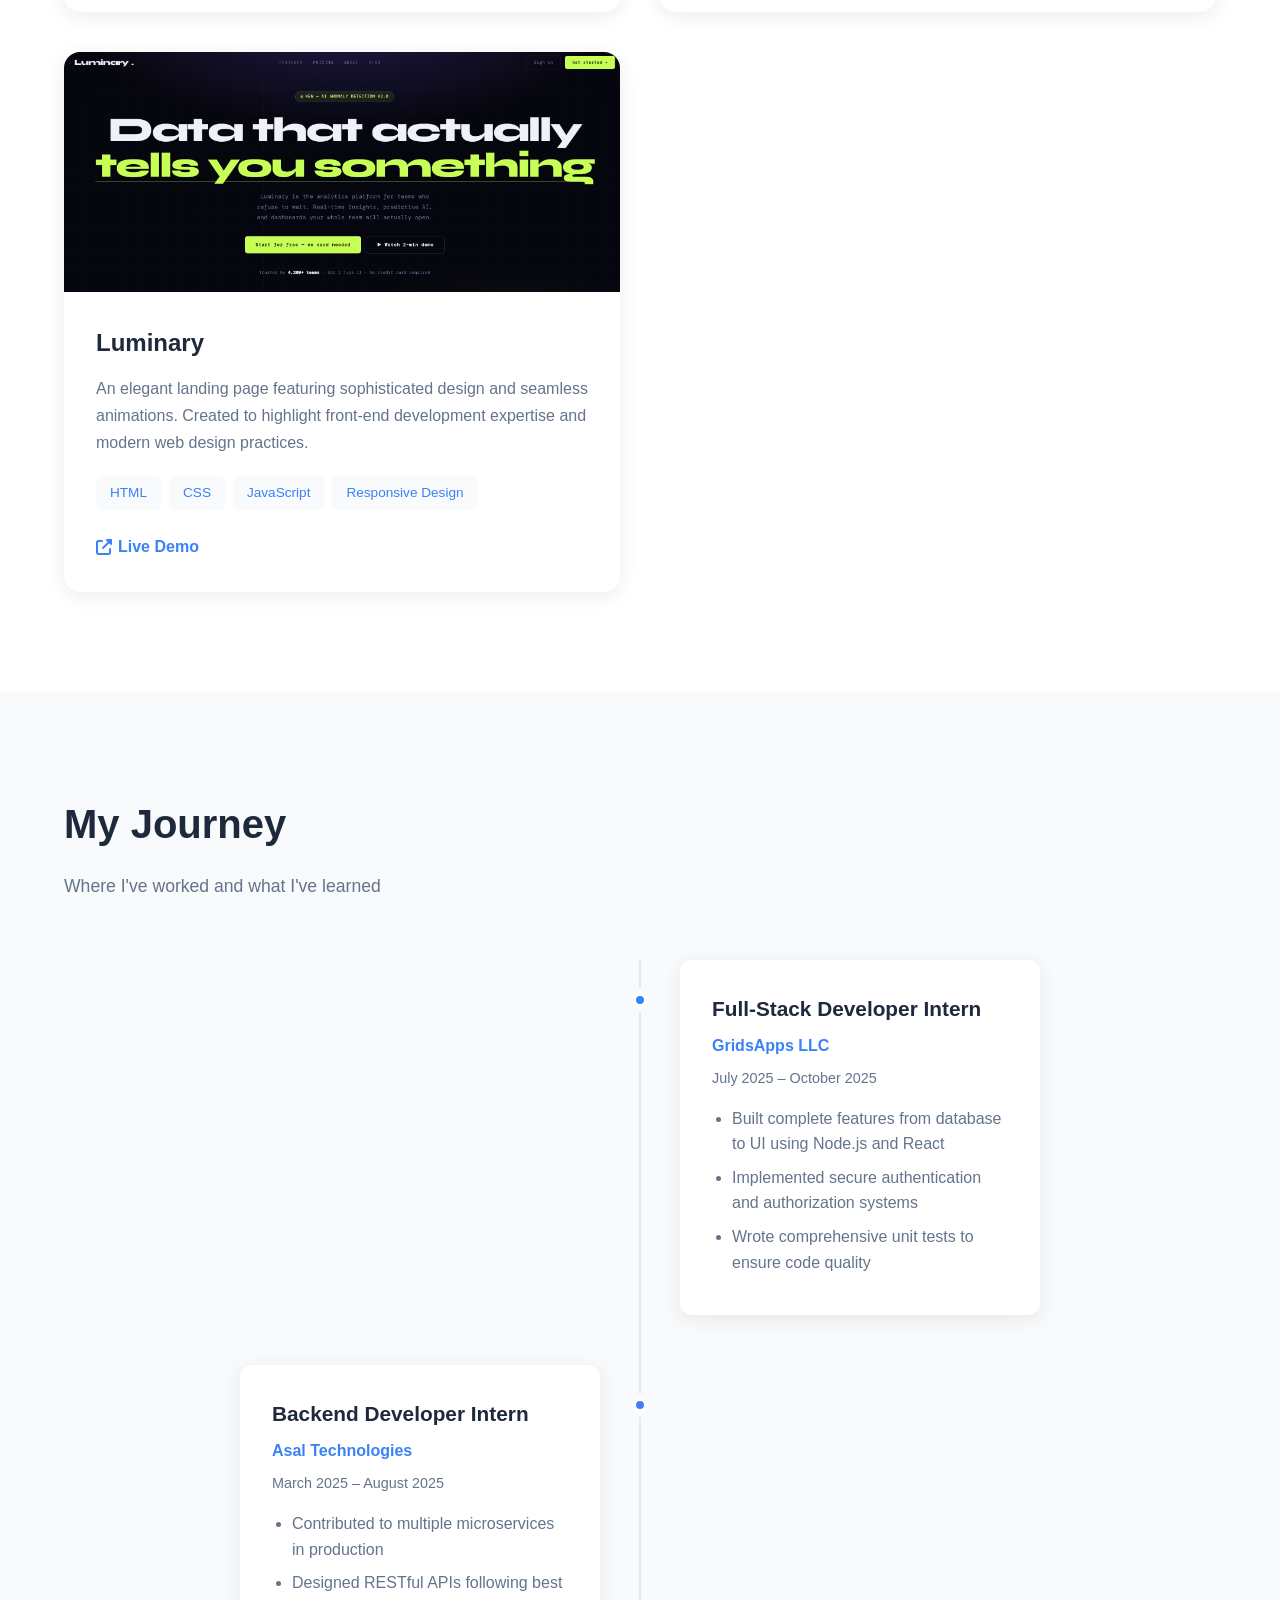
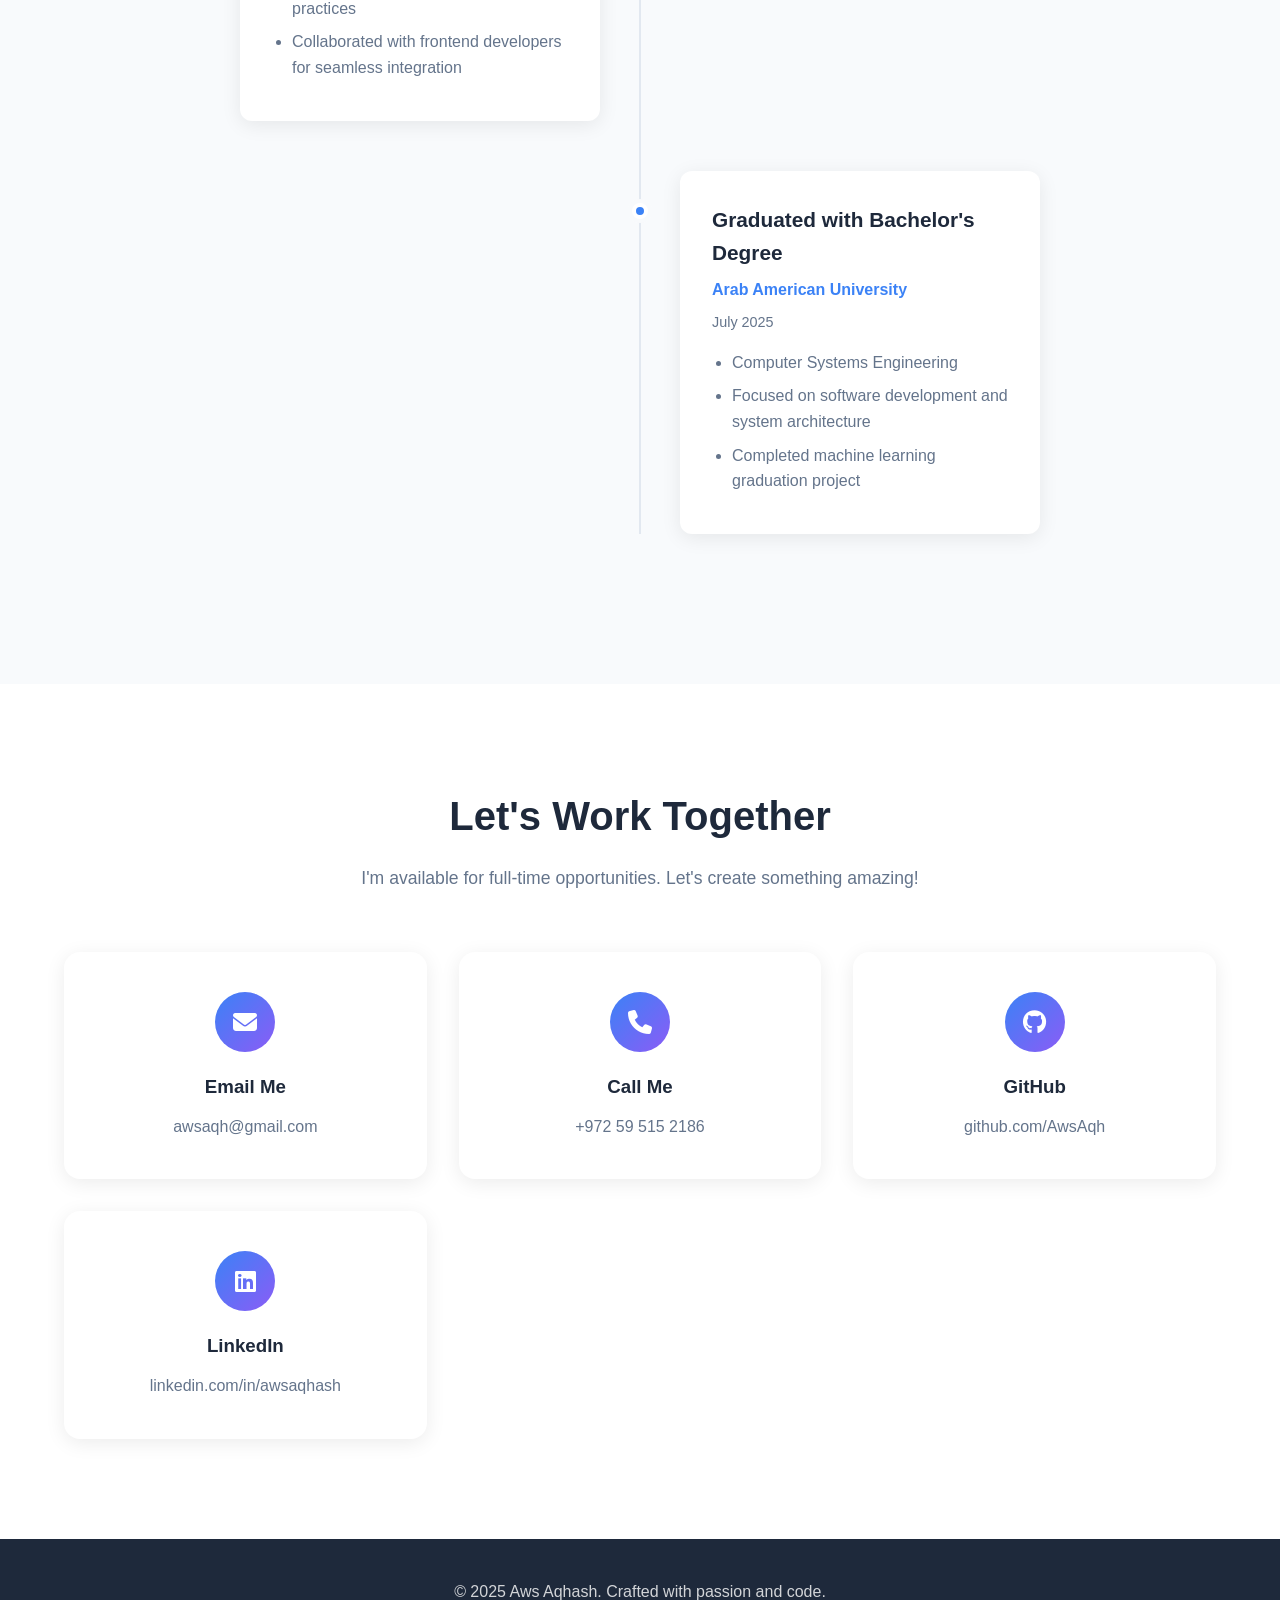
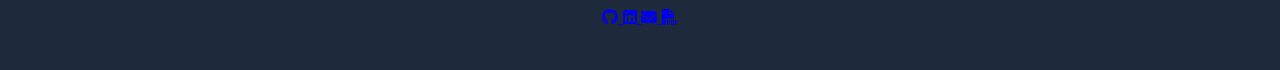
==== commit 4994eee0: "Merge branch 'master' of https://github.com/AwsAqh/portfolio" ====
--- a/index.html
+++ b/index.html
@@ -128,7 +128,7 @@
             <div class="projects-grid">
                 <div class="project-card reveal">
                     <div class="project-image">
-                        <img src="./images/doormeen.png"/>
+                        <img src="./images/doormeenhome.png"/>
                         <div class="project-placeholder">
                             <i class="fas fa-clock"></i>
                         </div>
@@ -146,7 +146,7 @@
                             <a href="https://github.com/AwsAqh/DoorMeen" class="project-link">
                                 <i class="fab fa-github"></i> View Code
                             </a>
-                            <a href="https://lively-mushroom-01f6be41e.1.azurestaticapps.net" class="project-link">
+                            <a href="https://door-meen.vercel.app/" class="project-link">
                                 <i class="fas fa-external-link-alt"></i> Live Demo
                             </a>
                         </div>
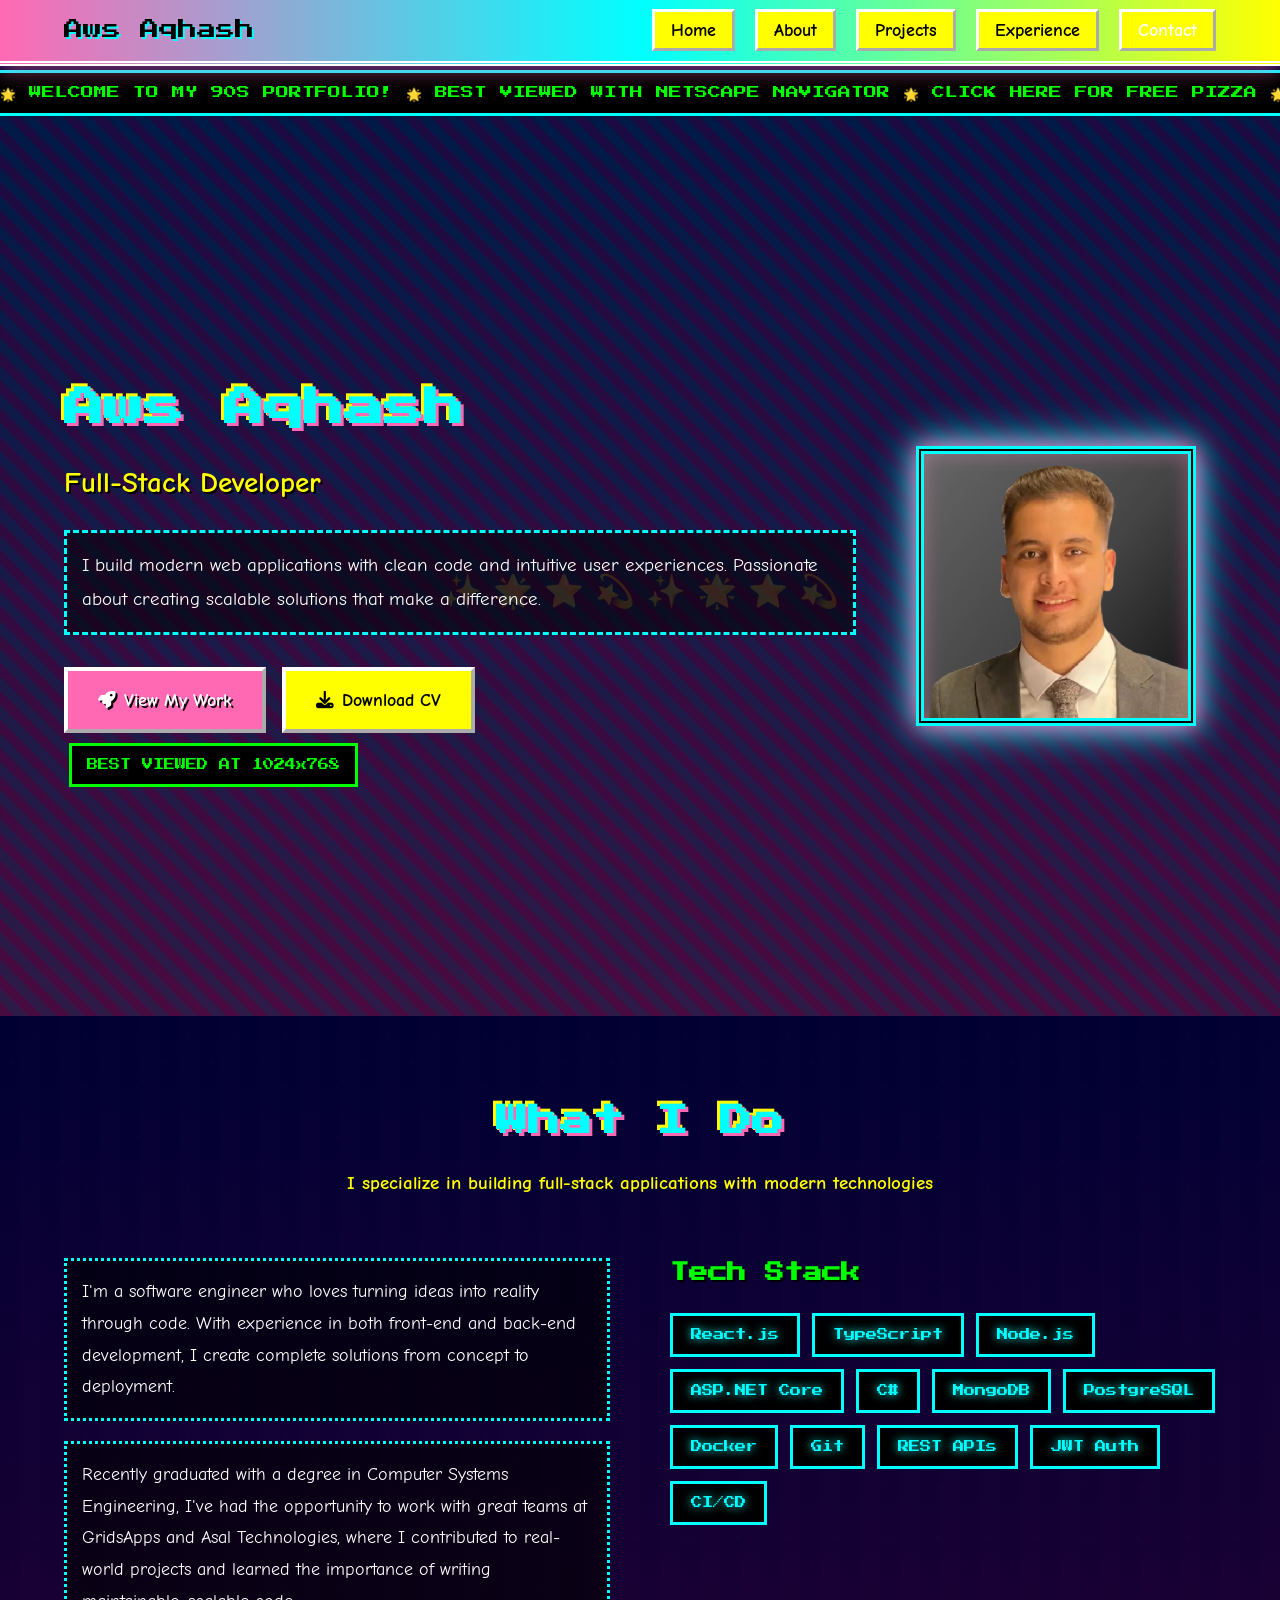
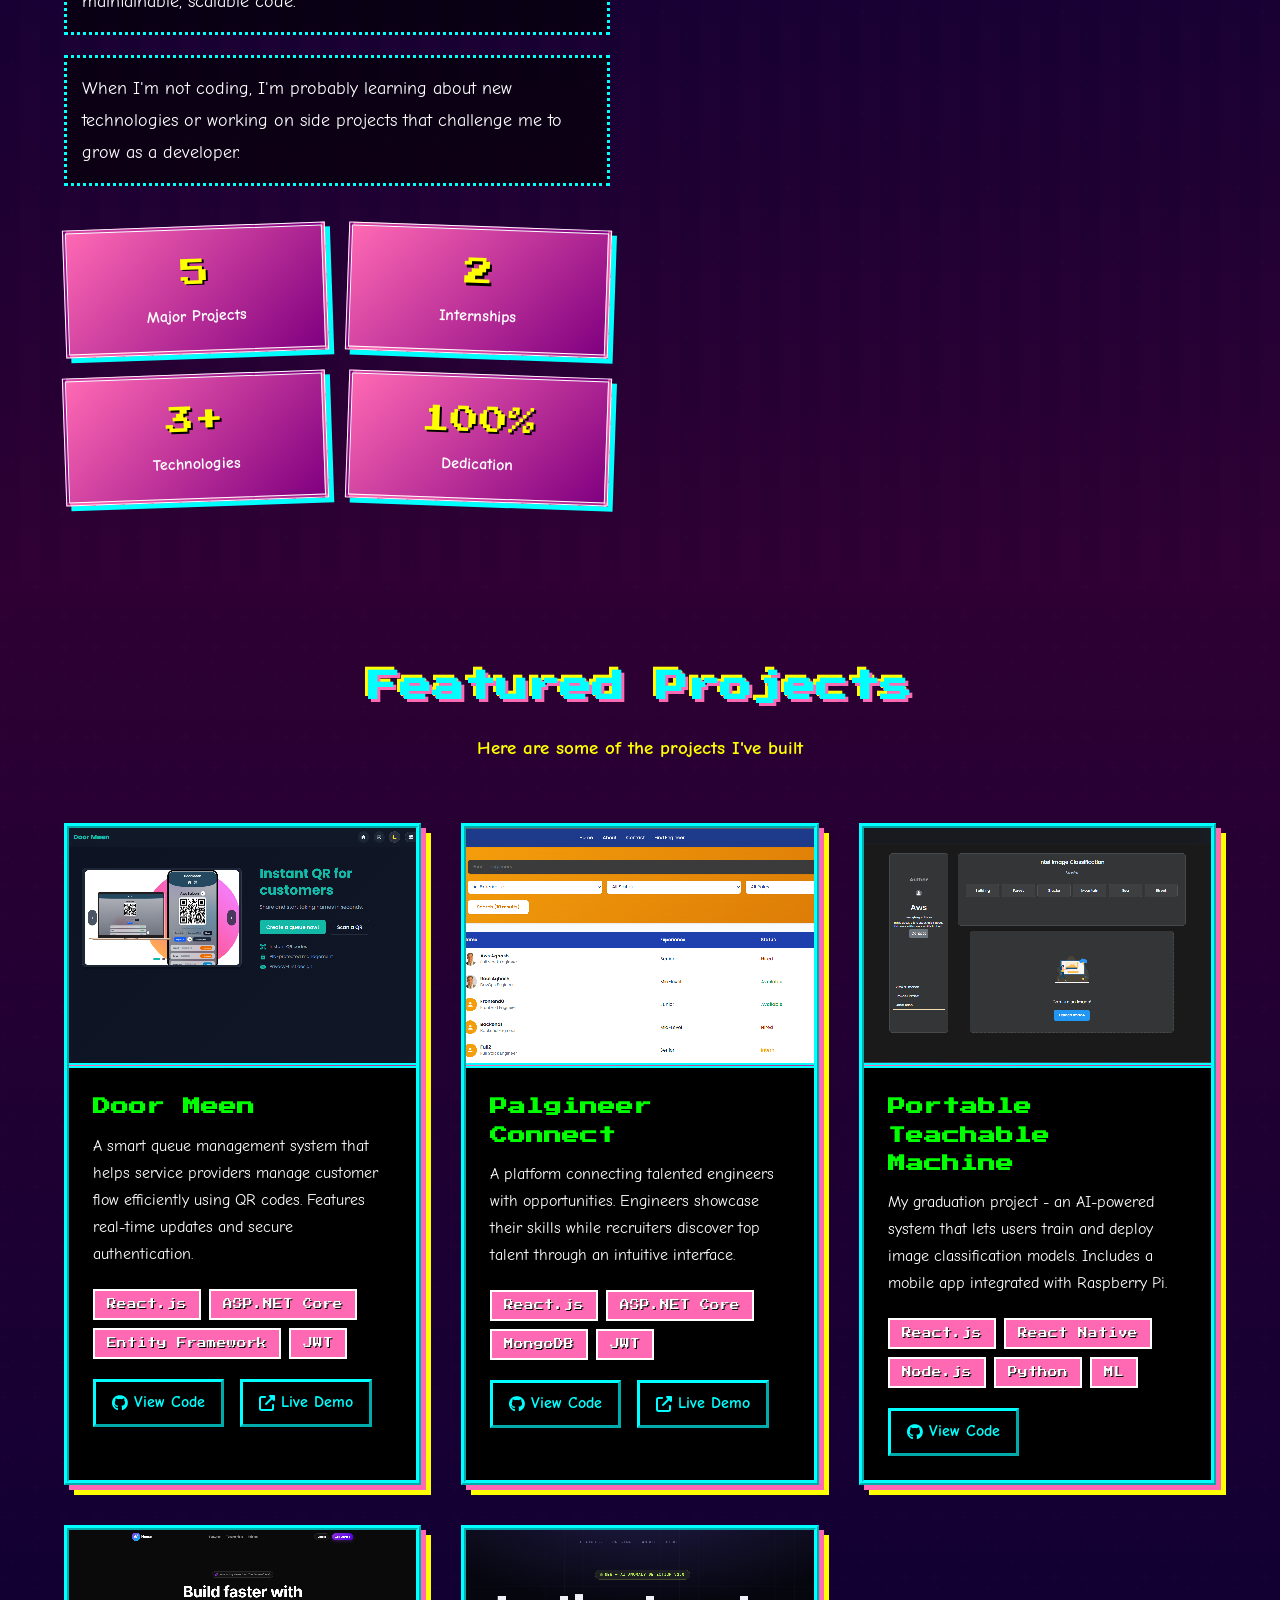
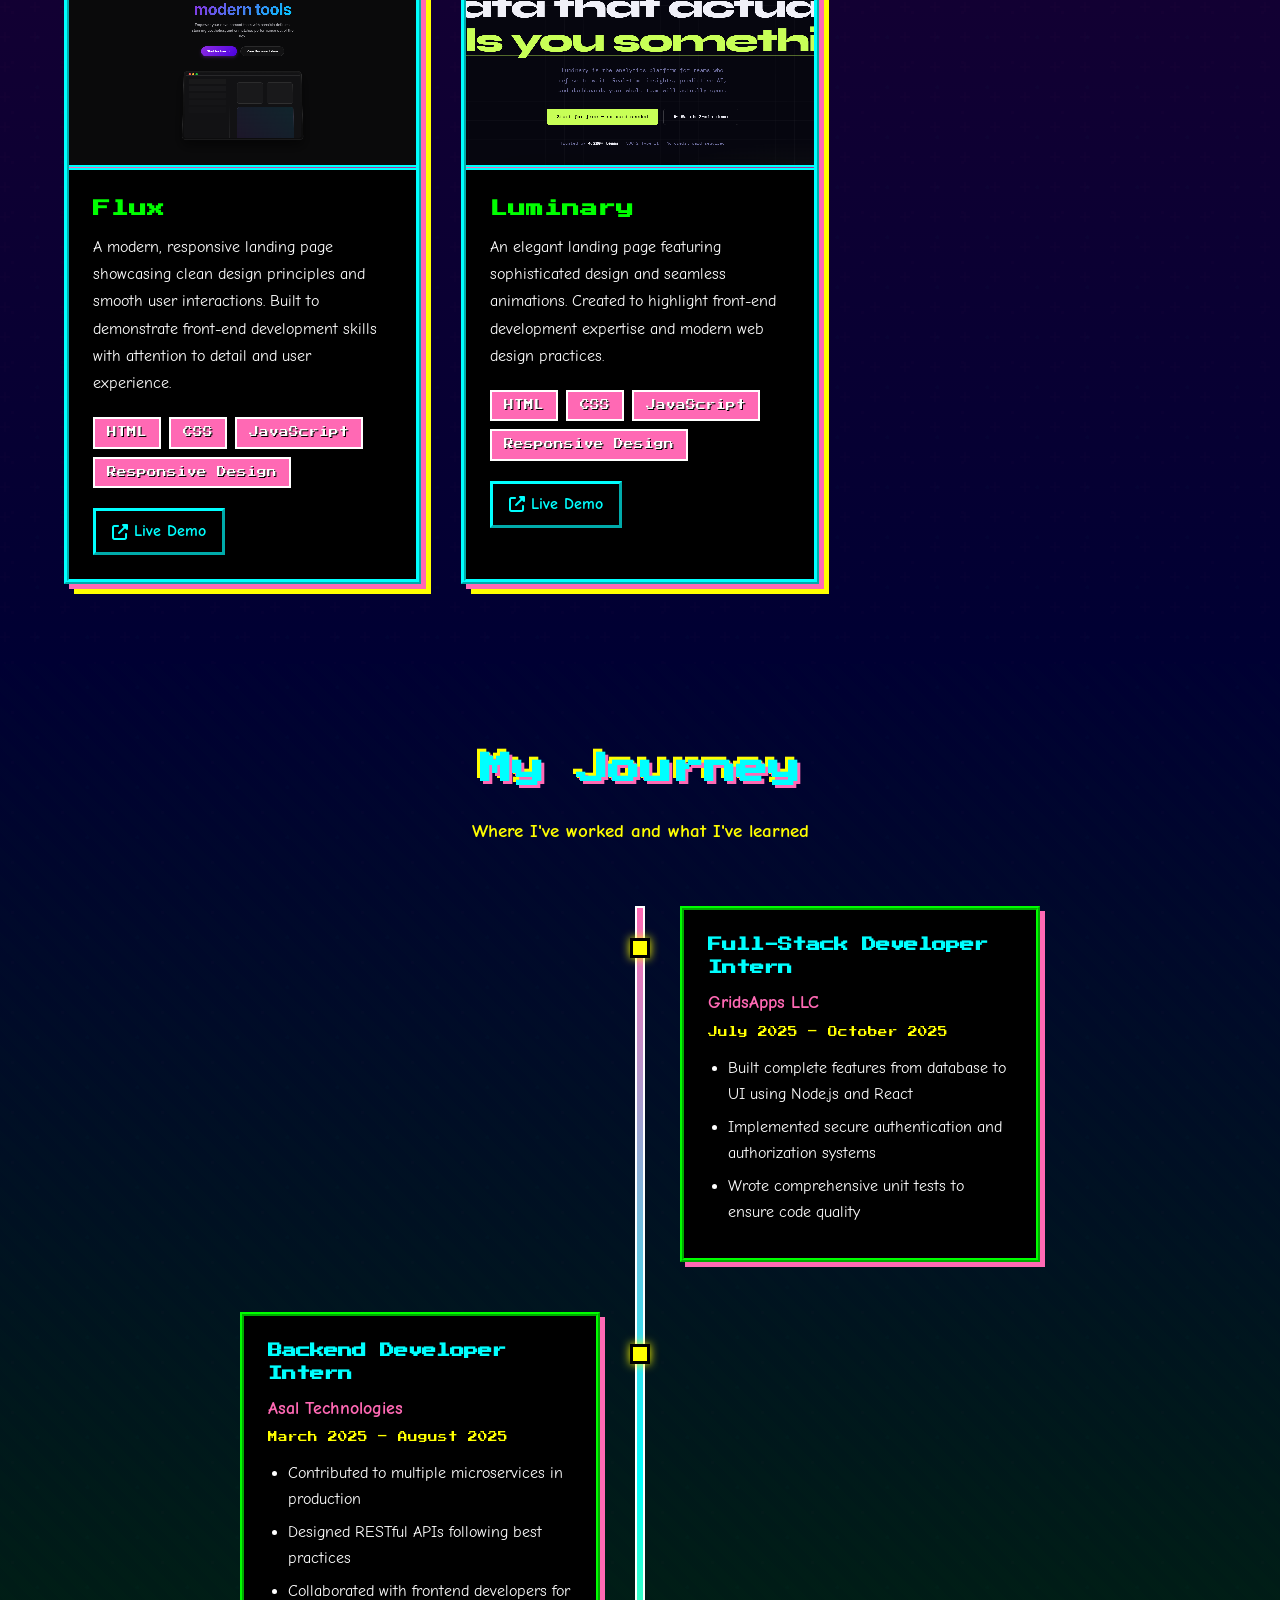
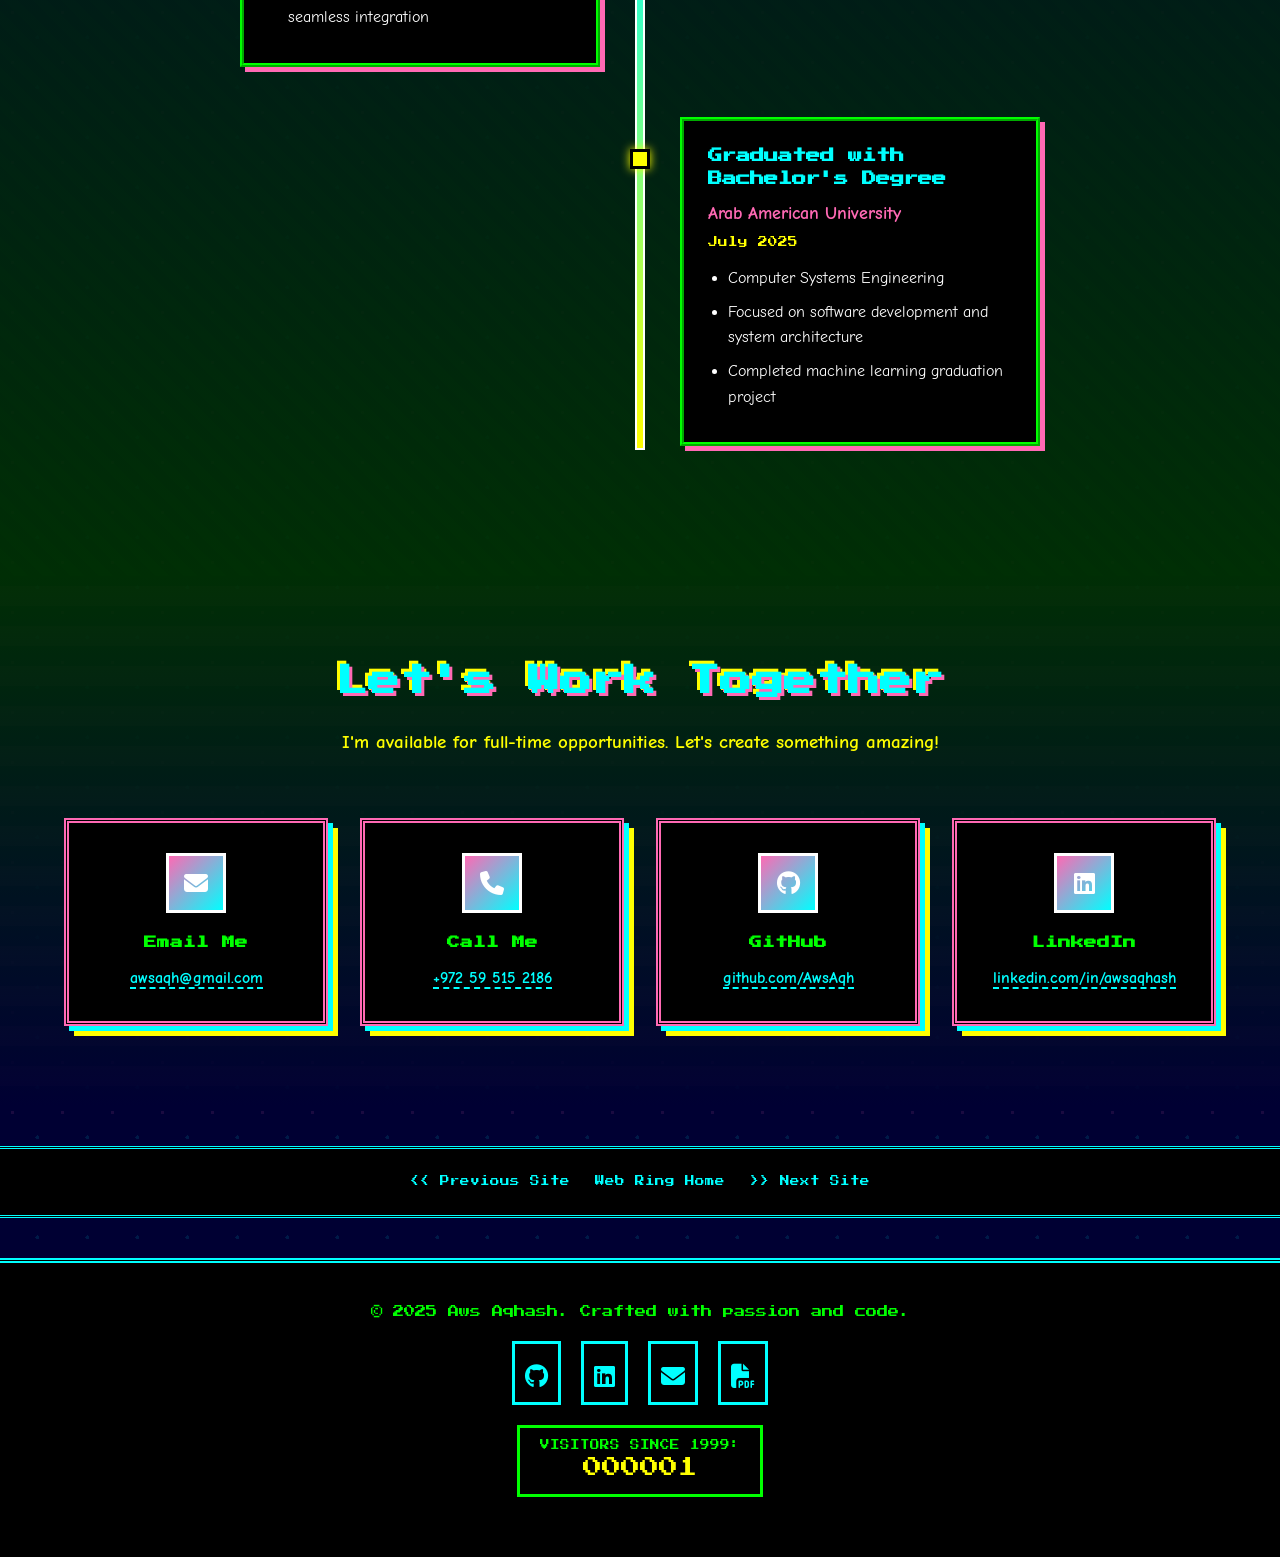
==== commit 59b76429: "Transform portfolio with 90s retro theme" ====
--- a/index.html
+++ b/index.html
@@ -33,7 +33,14 @@
                 <i class="fas fa-bars"></i>
             </div>
         </div>
-    </nav> 
+</nav>
+
+    <!-- Marquee Banner -->
+    <div class="marquee-banner">
+        <div class="marquee-content">
+            🌟 WELCOME TO MY 90S PORTFOLIO! 🌟 BEST VIEWED WITH NETSCAPE NAVIGATOR 🌟 CLICK HERE FOR FREE PIZZA 🌟
+        </div>
+    </div>
 
     <!-- Hero Section -->
     <section class="hero" id="home">
@@ -44,13 +51,16 @@
                     <div class="tagline">Full-Stack Developer</div>
                     <p>I build modern web applications with clean code and intuitive user experiences. Passionate about creating scalable solutions that make a difference.</p>
                     <div class="hero-buttons">
-                        <a href="#projects" class="btn btn-primary">
-                            <i class="fas fa-rocket"></i> View My Work
-                        </a>
-                        <a href="./resume/Aws-Aqhash-CV.pdf" download class="btn btn-secondary">
-                            <i class="fas fa-download"></i> Download CV
-                        </a>
-                    </div>
+                         <a href="#projects" class="btn btn-primary">
+                             <i class="fas fa-rocket"></i> View My Work
+                         </a>
+                         <a href="./resume/Aws-Aqhash-CV.pdf" download class="btn btn-secondary">
+                             <i class="fas fa-download"></i> Download CV
+                         </a>
+                     </div>
+                     <div class="retro-badge">
+                         BEST VIEWED AT 1024x768
+                     </div>
                 </div>
                 <div class="profile-image-container">
                     <div class="profile-image">
@@ -350,26 +360,37 @@
         </div>
     </section>
 
+    <!-- Web Ring -->
+    <div class="web-ring">
+        <a href="#"><< Previous Site</a>
+        <a href="#">Web Ring Home</a>
+        <a href="#">>> Next Site</a>
+    </div>
+
     <!-- Footer -->
     <footer>
         <div class="container">
             <p>&copy; 2025 Aws Aqhash. Crafted with passion and code.</p>
-            <div class="social-links">
-                <a href="https://github.com/AwsAqh" target="_blank" title="GitHub">
-                    <i class="fab fa-github"></i>
-                </a>
-                <a href="https://www.linkedin.com/in/awsaqhash" target="_blank" title="LinkedIn">
-                    <i class="fab fa-linkedin"></i>
-                </a>
-                <a href="mailto:awsaqh@gmail.com" title="Email">
-                    <i class="fas fa-envelope"></i>
-                </a>
-                <a href="./resume/Aws-Aqhash-CV.pdf" download title="Download CV">
-                    <i class="fas fa-file-pdf"></i>
-                </a>
-            </div>
-        </div>
-    </footer>
+        <div class="social-links">
+            <a href="https://github.com/AwsAqh" target="_blank" title="GitHub">
+                <i class="fab fa-github"></i>
+            </a>
+            <a href="https://www.linkedin.com/in/awsaqhash" target="_blank" title="LinkedIn">
+                <i class="fab fa-linkedin"></i>
+            </a>
+            <a href="mailto:awsaqh@gmail.com" title="Email">
+                <i class="fas fa-envelope"></i>
+            </a>
+            <a href="./resume/Aws-Aqhash-CV.pdf" download title="Download CV">
+                <i class="fas fa-file-pdf"></i>
+            </a>
+        </div>
+        <div class="visitor-counter">
+            <div>VISITORS SINCE 1999:</div>
+            <div class="counter-number">000001</div>
+        </div>
+    </div>
+</footer>
 
     <script>
         // Mobile menu toggle
--- a/styles.css
+++ b/styles.css
@@ -1,3 +1,47 @@
+/* 
+ * 90s RETRO PORTFOLIO STYLES
+ * Featuring: Bright colors, pixel fonts, animated elements, and Geocities vibes!
+ */
+
+/* Import retro fonts */
+@import url('https://fonts.googleapis.com/css2?family=Press+Start+2P&family=Comic+Neue:wght@400;700&display=swap');
+
+/* Animated background pattern */
+@keyframes moveBg {
+    0% { background-position: 0 0; }
+    100% { background-position: 50px 50px; }
+}
+
+@keyframes blink {
+    0%, 100% { opacity: 1; }
+    50% { opacity: 0; }
+}
+
+@keyframes spin {
+    from { transform: rotate(0deg); }
+    to { transform: rotate(360deg); }
+}
+
+@keyframes marquee {
+    0% { transform: translateX(100%); }
+    100% { transform: translateX(-100%); }
+}
+
+@keyframes bounce {
+    0%, 100% { transform: translateY(0); }
+    50% { transform: translateY(-10px); }
+}
+
+@keyframes rainbow {
+    0% { color: #ff00ff; }
+    16% { color: #ff0000; }
+    33% { color: #ffff00; }
+    50% { color: #00ff00; }
+    66% { color: #00ffff; }
+    83% { color: #0000ff; }
+    100% { color: #ff00ff; }
+}
+
 * {
     margin: 0;
     padding: 0;
@@ -5,21 +49,29 @@
 }
 
 :root {
-    --primary: #3b82f6;
-    --primary-dark: #2563eb;
-    --accent: #8b5cf6;
-    --text: #1e293b;
-    --text-light: #64748b;
-    --bg: #ffffff;
-    --bg-light: #f8fafc;
-    --border: #e2e8f0;
+    --hot-pink: #ff69b4;
+    --neon-cyan: #00ffff;
+    --neon-green: #00ff00;
+    --bright-yellow: #ffff00;
+    --purple: #800080;
+    --retro-orange: #ff6600;
+    --black: #000000;
+    --white: #ffffff;
+    --dark-bg: #000033;
 }
 
 body {
-    font-family: 'Inter', -apple-system, BlinkMacSystemFont, 'Segoe UI', sans-serif;
+    font-family: 'Comic Neue', cursive, sans-serif;
     line-height: 1.6;
-    color: var(--text);
+    color: var(--white);
+    background-color: var(--dark-bg);
+    background-image: 
+        radial-gradient(circle at 25% 25%, rgba(255, 105, 180, 0.1) 2px, transparent 2px),
+        radial-gradient(circle at 75% 75%, rgba(0, 255, 255, 0.1) 2px, transparent 2px);
+    background-size: 50px 50px;
+    animation: moveBg 20s linear infinite;
     overflow-x: hidden;
+    cursor: url('data:image/svg+xml;utf8,<svg xmlns="http://www.w3.org/2000/svg" width="24" height="24" viewBox="0 0 24 24"><text y="20" font-size="20">✨</text></svg>'), auto;
 }
 
 .container {
@@ -33,71 +85,79 @@
     position: fixed;
     top: 0;
     width: 100%;
-    background: rgba(255, 255, 255, 0.9);
-    backdrop-filter: blur(12px);
-    border-bottom: 1px solid var(--border);
+    background: linear-gradient(90deg, var(--hot-pink), var(--neon-cyan), var(--bright-yellow));
+    border-bottom: 5px double var(--white);
     z-index: 1000;
-    transition: all 0.3s ease;
-}
-
-nav.scrolled {
-    box-shadow: 0 4px 6px -1px rgba(0, 0, 0, 0.1);
+    box-shadow: 0 5px 20px rgba(255, 105, 180, 0.5);
 }
 
 nav .container {
     display: flex;
     justify-content: space-between;
     align-items: center;
-    padding: 20px 24px;
+    padding: 15px 24px;
 }
 
 .logo {
-    font-size: 1.5rem;
+    font-family: 'Press Start 2P', cursive;
+    font-size: 1.2rem;
+    color: var(--black);
+    text-shadow: 2px 2px 0 var(--neon-cyan);
+    animation: rainbow 3s linear infinite;
+}
+
+.nav-links {
+    display: flex;
+    list-style: none;
+    gap: 20px;
+}
+
+.nav-links a {
+    color: var(--black);
+    text-decoration: none;
     font-weight: 700;
-    background: linear-gradient(135deg, var(--primary), var(--accent));
-    -webkit-background-clip: text;
-    -webkit-text-fill-color: transparent;
-    background-clip: text;
-}
-
-.nav-links {
-    display: flex;
-    list-style: none;
-    gap: 32px;
-}
-
-.nav-links a {
-    color: var(--text);
-    text-decoration: none;
-    font-weight: 500;
-    position: relative;
-    transition: color 0.3s;
-}
-
-.nav-links a::after {
-    content: '';
-    position: absolute;
-    bottom: -4px;
-    left: 0;
-    width: 0;
-    height: 2px;
-    background: var(--primary);
-    transition: width 0.3s ease;
+    font-size: 1.1rem;
+    padding: 8px 16px;
+    background: var(--bright-yellow);
+    border: 3px outset var(--white);
+    transition: all 0.2s;
+    font-family: 'Comic Neue', cursive;
 }
 
 .nav-links a:hover {
-    color: var(--primary);
-}
-
-.nav-links a:hover::after {
-    width: 100%;
+    background: var(--hot-pink);
+    color: var(--white);
+    border-style: inset;
+    transform: scale(1.1);
 }
 
 .mobile-menu {
     display: none;
     font-size: 1.5rem;
     cursor: pointer;
-    color: var(--text);
+    color: var(--black);
+    background: var(--bright-yellow);
+    padding: 8px 12px;
+    border: 3px outset var(--white);
+}
+
+/* MARQUEE BANNER */
+.marquee-banner {
+    background: var(--black);
+    color: var(--neon-green);
+    padding: 10px 0;
+    margin-top: 70px;
+    border-top: 3px solid var(--neon-cyan);
+    border-bottom: 3px solid var(--neon-cyan);
+    overflow: hidden;
+    font-family: 'Press Start 2P', cursive;
+    font-size: 0.8rem;
+}
+
+.marquee-content {
+    display: inline-block;
+    white-space: nowrap;
+    animation: marquee 15s linear infinite;
 }
 
 /* Hero Section */
@@ -105,25 +165,30 @@
     min-height: 100vh;
     display: flex;
     align-items: center;
-    background: linear-gradient(135deg, #667eea 0%, #764ba2 100%);
+    background: 
+        repeating-linear-gradient(
+            45deg,
+            rgba(255, 105, 180, 0.1),
+            rgba(255, 105, 180, 0.1) 10px,
+            rgba(0, 255, 255, 0.1) 10px,
+            rgba(0, 255, 255, 0.1) 20px
+        ),
+        linear-gradient(180deg, #000033 0%, #330033 100%);
     position: relative;
     overflow: hidden;
-    padding-top: 80px;
+    padding-top: 120px;
 }
 
 .hero::before {
-    content: '';
+    content: '✨ 🌟 ⭐ 💫 ✨ 🌟 ⭐ 💫';
     position: absolute;
-    width: 200%;
-    height: 200%;
-    background: radial-gradient(circle, rgba(255,255,255,0.1) 1px, transparent 1px);
-    background-size: 50px 50px;
-    animation: gridMove 20s linear infinite;
-}
-
-@keyframes gridMove {
-    0% { transform: translate(0, 0); }
-    100% { transform: translate(50px, 50px); }
+    top: 50%;
+    left: 0;
+    right: 0;
+    text-align: center;
+    font-size: 2rem;
+    animation: marquee 20s linear infinite;
+    opacity: 0.3;
 }
 
 .hero-content {
@@ -136,89 +201,103 @@
 }
 
 .hero-text h1 {
-    font-size: 3.5rem;
-    font-weight: 800;
-    color: white;
-    margin-bottom: 16px;
-    animation: fadeInUp 0.8s ease;
+    font-family: 'Press Start 2P', cursive;
+    font-size: 2.5rem;
+    color: var(--neon-cyan);
+    text-shadow: 
+        3px 3px 0 var(--hot-pink),
+        -3px -3px 0 var(--bright-yellow);
+    margin-bottom: 20px;
+    animation: blink 2s infinite;
 }
 
 .hero-text .tagline {
-    font-size: 1.5rem;
-    color: rgba(255,255,255,0.95);
+    font-size: 1.8rem;
+    color: var(--bright-yellow);
     margin-bottom: 24px;
-    animation: fadeInUp 0.8s ease 0.2s both;
+    font-weight: 700;
+    text-shadow: 2px 2px 0 var(--black);
+    animation: rainbow 4s linear infinite;
 }
 
 .hero-text p {
-    font-size: 1.1rem;
-    color: rgba(255,255,255,0.85);
+    font-size: 1.2rem;
+    color: var(--white);
     margin-bottom: 32px;
     line-height: 1.8;
-    animation: fadeInUp 0.8s ease 0.4s both;
+    background: rgba(0, 0, 0, 0.5);
+    padding: 15px;
+    border: 3px dashed var(--neon-cyan);
 }
 
 .hero-buttons {
     display: flex;
     gap: 16px;
-    animation: fadeInUp 0.8s ease 0.6s both;
+    flex-wrap: wrap;
 }
 
 .btn {
-    padding: 14px 32px;
-    border-radius: 8px;
+    padding: 15px 30px;
     text-decoration: none;
-    font-weight: 600;
-    font-size: 1rem;
-    transition: all 0.3s ease;
+    font-weight: 700;
+    font-size: 1.1rem;
+    transition: all 0.3s;
     display: inline-flex;
     align-items: center;
     gap: 8px;
+    font-family: 'Comic Neue', cursive;
+    border: 4px outset var(--white);
+    cursor: pointer;
 }
 
 .btn-primary {
-    background: white;
-    color: var(--primary);
+    background: var(--hot-pink);
+    color: var(--white);
+    text-shadow: 2px 2px 0 var(--black);
 }
 
 .btn-primary:hover {
-    transform: translateY(-2px);
-    box-shadow: 0 12px 24px rgba(0,0,0,0.2);
+    background: var(--neon-cyan);
+    transform: scale(1.15) rotate(-3deg);
+    box-shadow: 0 0 30px var(--hot-pink);
 }
 
 .btn-secondary {
-    background: rgba(255,255,255,0.1);
-    color: white;
-    border: 2px solid white;
-    backdrop-filter: blur(10px);
+    background: var(--bright-yellow);
+    color: var(--black);
+    font-weight: 700;
 }
 
 .btn-secondary:hover {
-    background: white;
-    color: var(--primary);
-}
-
+    background: var(--neon-green);
+    transform: scale(1.15) rotate(3deg);
+    box-shadow: 0 0 30px var(--bright-yellow);
+}
+
+/* Profile Image */
 .profile-image-container {
     position: relative;
-    animation: fadeInUp 0.8s ease 0.4s both;
+    animation: bounce 2s ease-in-out infinite;
 }
 
 .profile-image {
     width: 280px;
     height: 280px;
-    border-radius: 20px;
+    border: 8px double var(--neon-cyan);
+    box-shadow: 
+        0 0 20px var(--hot-pink),
+        0 0 40px var(--neon-cyan),
+        inset 0 0 20px rgba(255, 105, 180, 0.5);
+    position: relative;
     overflow: hidden;
-    box-shadow: 0 20px 60px rgba(0,0,0,0.3);
-    position: relative;
-    background: rgba(255,255,255,0.1);
-    backdrop-filter: blur(10px);
-    border: 3px solid rgba(255,255,255,0.2);
+    background: var(--black);
 }
 
 .profile-image img {
     width: 100%;
     height: 100%;
     object-fit: cover;
+    image-rendering: pixelated;
 }
 
 .profile-placeholder {
@@ -227,99 +306,133 @@
     display: flex;
     align-items: center;
     justify-content: center;
-    color: white;
+    color: var(--neon-cyan);
     font-size: 6rem;
-}
-
-/* Floating animation for profile */
-.profile-image-container {
-    animation: float 6s ease-in-out infinite;
-}
-
-@keyframes float {
-    0%, 100% { transform: translateY(0); }
-    50% { transform: translateY(-20px); }
-}
-
-@keyframes fadeInUp {
-    from {
-        opacity: 0;
-        transform: translateY(40px);
-    }
-    to {
-        opacity: 1;
-        transform: translateY(0);
-    }
+    animation: spin 10s linear infinite;
+}
+
+/* Retro Badge */
+.retro-badge {
+    display: inline-block;
+    background: var(--black);
+    color: var(--neon-green);
+    font-family: 'Press Start 2P', cursive;
+    font-size: 0.7rem;
+    padding: 10px 15px;
+    border: 3px solid var(--neon-green);
+    margin: 10px 5px;
+    text-align: center;
+}
+
+.retro-badge img {
+    width: 80px;
+    height: auto;
+    display: block;
+    margin: 0 auto 5px;
 }
 
 /* Section Styles */
 section {
-    padding: 100px 0;
+    padding: 80px 0;
+    position: relative;
 }
 
 section h2 {
-    font-size: 2.5rem;
+    font-family: 'Press Start 2P', cursive;
+    font-size: 2rem;
+    margin-bottom: 20px;
+    text-align: center;
+    color: var(--neon-cyan);
+    text-shadow: 
+        3px 3px 0 var(--hot-pink),
+        -3px -3px 0 var(--bright-yellow);
+    animation: rainbow 5s linear infinite;
+}
+
+.section-subtitle {
+    font-size: 1.2rem;
+    color: var(--bright-yellow);
+    margin-bottom: 60px;
+    text-align: center;
     font-weight: 700;
-    margin-bottom: 16px;
-    color: var(--text);
-}
-
-.section-subtitle {
-    font-size: 1.1rem;
-    color: var(--text-light);
-    margin-bottom: 60px;
-    max-width: 600px;
-}
-
-/* Utility for centered subtitles */
-.section-subtitle-center {
-    margin-left: auto;
-    margin-right: auto;
 }
 
 /* About Section */
 #about {
-    background: var(--bg-light);
+    background: 
+        linear-gradient(180deg, rgba(0, 0, 51, 0.9), rgba(51, 0, 51, 0.9)),
+        repeating-linear-gradient(
+            90deg,
+            transparent,
+            transparent 20px,
+            rgba(255, 105, 180, 0.1) 20px,
+            rgba(255, 105, 180, 0.1) 40px
+        );
 }
 
 .about-grid {
     display: grid;
     grid-template-columns: 1fr 1fr;
-    gap: 80px;
-    align-items: center;
-}
-
-.about-content p {
-    color: var(--text-light);
-    font-size: 1.05rem;
+    gap: 60px;
+    align-items: start;
+}
+
+.about-grid p {
+    color: var(--white);
+    font-size: 1.1rem;
     line-height: 1.8;
     margin-bottom: 20px;
+    background: rgba(0, 0, 0, 0.6);
+    padding: 15px;
+    border: 3px dotted var(--neon-cyan);
 }
 
 .about-stats {
     display: grid;
     grid-template-columns: repeat(2, 1fr);
-    gap: 24px;
+    gap: 20px;
     margin-top: 40px;
 }
 
 .stat-card {
-    background: white;
-    padding: 24px;
-    border-radius: 12px;
-    box-shadow: 0 2px 8px rgba(0,0,0,0.05);
+    background: linear-gradient(135deg, var(--hot-pink), var(--purple));
+    padding: 20px;
+    border: 4px double var(--white);
+    text-align: center;
+    box-shadow: 5px 5px 0 var(--neon-cyan);
+    transform: rotate(-2deg);
+    transition: transform 0.3s;
+}
+
+.stat-card:nth-child(even) {
+    transform: rotate(2deg);
+}
+
+.stat-card:hover {
+    transform: scale(1.1) rotate(0deg);
 }
 
 .stat-number {
-    font-size: 2rem;
+    font-family: 'Press Start 2P', cursive;
+    font-size: 1.8rem;
+    color: var(--bright-yellow);
+    text-shadow: 2px 2px 0 var(--black);
+    margin-bottom: 8px;
+}
+
+.stat-label {
+    color: var(--white);
+    font-size: 1rem;
     font-weight: 700;
-    color: var(--primary);
-    margin-bottom: 8px;
-}
-
-.stat-label {
-    color: var(--text-light);
-    font-size: 0.95rem;
+}
+
+/* Tech Stack */
+.tech-stack-title {
+    font-family: 'Press Start 2P', cursive;
+    color: var(--neon-green);
+    text-shadow: 2px 2px 0 var(--black);
+    margin-bottom: 24px;
+    font-size: 1.2rem;
 }
 
 .tech-stack {
@@ -329,65 +442,75 @@
 }
 
 .tech-item {
-    background: white;
-    padding: 12px 20px;
-    border-radius: 8px;
-    font-weight: 500;
-    color: var(--text);
-    box-shadow: 0 2px 8px rgba(0,0,0,0.05);
-    transition: all 0.3s ease;
+    background: var(--black);
+    color: var(--neon-cyan);
+    padding: 10px 18px;
+    border: 3px solid var(--neon-cyan);
+    font-family: 'Press Start 2P', cursive;
+    font-size: 0.7rem;
+    transition: all 0.3s;
+    text-shadow: 0 0 10px var(--neon-cyan);
 }
 
 .tech-item:hover {
-    transform: translateY(-4px);
-    box-shadow: 0 8px 16px rgba(59, 130, 246, 0.2);
-    color: var(--primary);
-}
-
-.tech-stack-title {
-    margin-bottom: 24px;
-    color: var(--text);
+    background: var(--neon-cyan);
+    color: var(--black);
+    transform: scale(1.2) rotate(-5deg);
+    box-shadow: 0 0 20px var(--neon-cyan);
 }
 
 /* Projects Section */
+#projects {
+    background: 
+        linear-gradient(180deg, rgba(51, 0, 51, 0.9), rgba(0, 0, 51, 0.9)),
+        url("data:image/svg+xml,%3Csvg width='60' height='60' viewBox='0 0 60 60' xmlns='http://www.w3.org/2000/svg'%3E%3Cg fill='none' fill-rule='evenodd'%3E%3Cg fill='%23ff69b4' fill-opacity='0.1'%3E%3Cpath d='M36 34v-4h-2v4h-4v2h4v4h2v-4h4v-2h-4zm0-30V0h-2v4h-4v2h4v4h2V6h4V4h-4zM6 34v-4H4v4H0v2h4v4h2v-4h4v-2H6zM6 4V0H4v4H0v2h4v4h2V6h4V4H6z'/%3E%3C/g%3E%3C/g%3E%3C/svg%3E");
+}
+
 .projects-grid {
     display: grid;
-    grid-template-columns: repeat(auto-fit, minmax(380px, 1fr));
+    grid-template-columns: repeat(auto-fit, minmax(350px, 1fr));
     gap: 40px;
     margin-top: 60px;
 }
 
 .project-card {
-    background: white;
-    border-radius: 16px;
+    background: var(--black);
+    border: 5px ridge var(--neon-cyan);
     overflow: hidden;
-    box-shadow: 0 4px 20px rgba(0,0,0,0.08);
-    transition: all 0.4s ease;
+    transition: all 0.4s;
     cursor: pointer;
+    box-shadow: 
+        5px 5px 0 var(--hot-pink),
+        10px 10px 0 var(--bright-yellow);
 }
 
 .project-card:hover {
-    transform: translateY(-8px);
-    box-shadow: 0 12px 40px rgba(0,0,0,0.15);
+    transform: scale(1.05) rotate(-2deg);
+    box-shadow: 
+        0 0 30px var(--neon-cyan),
+        0 0 60px var(--hot-pink);
+    border-color: var(--hot-pink);
 }
 
 .project-image {
     width: 100%;
     height: 240px;
-    background: linear-gradient(135deg, var(--primary), var(--accent));
+    background: linear-gradient(135deg, var(--hot-pink), var(--purple));
     position: relative;
     overflow: hidden;
+    border-bottom: 5px double var(--neon-cyan);
 }
 
 .project-image img {
     width: 100%;
     height: 100%;
     object-fit: cover;
-    transition: transform 0.4s ease;
+    transition: transform 0.4s;
+    image-rendering: pixelated;
 }
 
 .project-card:hover .project-image img {
-    transform: scale(1.1);
+    transform: scale(1.2) rotate(5deg);
 }
 
 .project-placeholder {
@@ -396,40 +519,45 @@
     display: flex;
     align-items: center;
     justify-content: center;
-    color: white;
+    color: var(--neon-cyan);
     font-size: 4rem;
+    animation: spin 10s linear infinite;
 }
 
 .project-content {
-    padding: 32px;
+    padding: 24px;
 }
 
 .project-card h3 {
-    font-size: 1.5rem;
-    color: var(--text);
+    font-family: 'Press Start 2P', cursive;
+    font-size: 1.1rem;
+    color: var(--neon-green);
     margin-bottom: 12px;
+    text-shadow: 2px 2px 0 var(--black);
 }
 
 .project-card p {
-    color: var(--text-light);
+    color: var(--white);
     line-height: 1.7;
     margin-bottom: 20px;
+    font-size: 1rem;
 }
 
 .project-tech {
     display: flex;
     flex-wrap: wrap;
     gap: 8px;
-    margin-bottom: 24px;
+    margin-bottom: 20px;
 }
 
 .tech-badge {
-    background: var(--bg-light);
-    color: var(--primary);
-    padding: 6px 14px;
-    border-radius: 6px;
-    font-size: 0.85rem;
-    font-weight: 500;
+    background: var(--hot-pink);
+    color: var(--white);
+    padding: 6px 12px;
+    font-family: 'Press Start 2P', cursive;
+    font-size: 0.6rem;
+    border: 2px solid var(--white);
+    text-shadow: 1px 1px 0 var(--black);
 }
 
 .project-links {
@@ -438,22 +566,37 @@
 }
 
 .project-link {
-    color: var(--primary);
+    color: var(--neon-cyan);
     text-decoration: none;
-    font-weight: 600;
+    font-weight: 700;
     display: flex;
     align-items: center;
     gap: 6px;
-    transition: gap 0.3s ease;
+    padding: 8px 16px;
+    background: var(--black);
+    border: 3px outset var(--neon-cyan);
+    transition: all 0.3s;
+    font-family: 'Comic Neue', cursive;
 }
 
 .project-link:hover {
-    gap: 10px;
+    background: var(--neon-cyan);
+    color: var(--black);
+    border-style: inset;
+    transform: scale(1.1);
 }
 
 /* Experience Section */
 #experience {
-    background: var(--bg-light);
+    background: 
+        linear-gradient(180deg, rgba(0, 0, 51, 0.9), rgba(0, 51, 0, 0.9)),
+        repeating-linear-gradient(
+            45deg,
+            transparent,
+            transparent 10px,
+            rgba(0, 255, 0, 0.05) 10px,
+            rgba(0, 255, 0, 0.05) 20px
+        );
 }
 
 .timeline {
@@ -467,9 +610,10 @@
     position: absolute;
     left: 50%;
     transform: translateX(-50%);
-    width: 2px;
+    width: 6px;
     height: 100%;
-    background: var(--border);
+    background: linear-gradient(180deg, var(--hot-pink), var(--neon-cyan), var(--bright-yellow));
+    border: 2px solid var(--white);
 }
 
 .timeline-item {
@@ -478,12 +622,12 @@
 }
 
 .timeline-content {
-    background: white;
-    padding: 32px;
-    border-radius: 12px;
-    box-shadow: 0 4px 20px rgba(0,0,0,0.08);
+    background: var(--black);
+    padding: 24px;
+    border: 4px ridge var(--neon-green);
     width: calc(50% - 40px);
     position: relative;
+    box-shadow: 5px 5px 0 var(--hot-pink);
 }
 
 .timeline-item:nth-child(odd) .timeline-content {
@@ -495,34 +639,39 @@
     left: 50%;
     top: 32px;
     transform: translateX(-50%);
-    width: 16px;
-    height: 16px;
-    background: var(--primary);
-    border-radius: 50%;
-    border: 4px solid white;
-    box-shadow: 0 0 0 4px var(--bg-light);
+    width: 20px;
+    height: 20px;
+    background: var(--bright-yellow);
+    border: 3px solid var(--black);
+    box-shadow: 0 0 10px var(--bright-yellow);
+    animation: spin 4s linear infinite;
 }
 
 .timeline-content h3 {
-    color: var(--text);
-    font-size: 1.3rem;
+    font-family: 'Press Start 2P', cursive;
+    color: var(--neon-cyan);
+    font-size: 0.9rem;
     margin-bottom: 8px;
+    text-shadow: 2px 2px 0 var(--black);
 }
 
 .company {
-    color: var(--primary);
-    font-weight: 600;
+    color: var(--hot-pink);
+    font-weight: 700;
     margin-bottom: 8px;
+    font-size: 1.1rem;
 }
 
 .date {
-    color: var(--text-light);
+    color: var(--bright-yellow);
     font-size: 0.9rem;
     margin-bottom: 16px;
+    font-family: 'Press Start 2P', cursive;
+    font-size: 0.6rem;
 }
 
 .timeline-content ul {
-    color: var(--text-light);
+    color: var(--white);
     margin-left: 20px;
 }
 
@@ -534,79 +683,160 @@
 /* Contact Section */
 #contact {
     text-align: center;
+    background: 
+        linear-gradient(180deg, rgba(0, 51, 0, 0.9), rgba(0, 0, 51, 0.9)),
+        repeating-linear-gradient(
+            0deg,
+            transparent,
+            transparent 20px,
+            rgba(255, 105, 180, 0.1) 20px,
+            rgba(255, 105, 180, 0.1) 40px
+        );
 }
 
 .contact-grid {
     display: grid;
-    grid-template-columns: repeat(auto-fit, minmax(280px, 1fr));
+    grid-template-columns: repeat(auto-fit, minmax(250px, 1fr));
     gap: 32px;
     margin-top: 60px;
 }
 
 .contact-card {
-    background: white;
-    padding: 40px 32px;
-    border-radius: 16px;
-    box-shadow: 0 4px 20px rgba(0,0,0,0.08);
-    transition: all 0.3s ease;
+    background: var(--black);
+    padding: 30px 24px;
+    border: 5px double var(--hot-pink);
+    transition: all 0.3s;
+    box-shadow: 
+        5px 5px 0 var(--neon-cyan),
+        10px 10px 0 var(--bright-yellow);
 }
 
 .contact-card:hover {
-    transform: translateY(-8px);
-    box-shadow: 0 12px 40px rgba(59, 130, 246, 0.15);
+    transform: scale(1.1) rotate(-3deg);
+    border-color: var(--neon-cyan);
+    box-shadow: 0 0 30px var(--hot-pink);
 }
 
 .contact-icon {
     width: 60px;
     height: 60px;
-    background: linear-gradient(135deg, var(--primary), var(--accent));
-    border-radius: 50%;
+    background: linear-gradient(135deg, var(--hot-pink), var(--neon-cyan));
+    border: 3px solid var(--white);
+    border-radius: 0;
     display: flex;
     align-items: center;
     justify-content: center;
     margin: 0 auto 20px;
-    color: white;
+    color: var(--white);
     font-size: 1.5rem;
+    animation: spin 10s linear infinite;
 }
 
 .contact-card h3 {
     margin-bottom: 12px;
-    color: var(--text);
+    color: var(--neon-green);
+    font-family: 'Press Start 2P', cursive;
+    font-size: 0.8rem;
+    text-shadow: 2px 2px 0 var(--black);
 }
 
 .contact-card a {
-    color: var(--text-light);
+    color: var(--neon-cyan);
     text-decoration: none;
+    font-weight: 700;
+    font-size: 1rem;
     word-break: break-all;
-    transition: color 0.3s;
+    transition: all 0.3s;
+    border-bottom: 2px dashed var(--neon-cyan);
 }
 
 .contact-card a:hover {
-    color: var(--primary);
+    color: var(--hot-pink);
+    border-bottom-style: solid;
+    text-shadow: 0 0 10px var(--hot-pink);
 }
 
 /* Footer */
 footer {
-    background: var(--text);
-    color: white;
+    background: var(--black);
+    color: var(--neon-green);
     text-align: center;
     padding: 40px 0;
+    border-top: 5px double var(--neon-cyan);
+    font-family: 'Press Start 2P', cursive;
+    font-size: 0.7rem;
 }
 
 footer p {
-    opacity: 0.8;
-}
-
-/* Scroll reveal animation */
+    margin-bottom: 20px;
+    animation: rainbow 3s linear infinite;
+}
+
+.social-links {
+    display: flex;
+    justify-content: center;
+    gap: 20px;
+}
+
+.social-links a {
+    color: var(--neon-cyan);
+    font-size: 1.5rem;
+    padding: 10px;
+    background: var(--black);
+    border: 3px solid var(--neon-cyan);
+    transition: all 0.3s;
+    text-decoration: none;
+}
+
+.social-links a:hover {
+    color: var(--hot-pink);
+    border-color: var(--hot-pink);
+    transform: scale(1.3) rotate(360deg);
+    box-shadow: 0 0 20px var(--hot-pink);
+}
+
+/* Visitor Counter */
+.visitor-counter {
+    background: var(--black);
+    color: var(--neon-green);
+    font-family: 'Press Start 2P', cursive;
+    font-size: 0.6rem;
+    padding: 10px 20px;
+    border: 3px solid var(--neon-green);
+    display: inline-block;
+    margin: 20px 0;
+    text-align: center;
+}
+
+.visitor-counter .counter-number {
+    font-size: 1.2rem;
+    color: var(--bright-yellow);
+    animation: blink 1s infinite;
+}
+
+/* Under Construction */
+.under-construction {
+    text-align: center;
+    margin: 40px 0;
+    animation: bounce 1s ease-in-out infinite;
+}
+
+.under-construction img {
+    width: 150px;
+    height: auto;
+    border: 3px solid var(--neon-yellow);
+}
+
+/* Scroll reveal animation - 90s style */
 .reveal {
     opacity: 0;
-    transform: translateY(40px);
+    transform: translateY(40px) rotate(-5deg);
     transition: all 0.8s ease;
 }
 
 .reveal.active {
     opacity: 1;
-    transform: translateY(0);
+    transform: translateY(0) rotate(0deg);
 }
 
 /* Responsive */
@@ -625,11 +855,6 @@
         justify-content: center;
     }
 
-    .section-subtitle {
-        margin-left: auto;
-        margin-right: auto;
-    }
-
     .timeline::before {
         left: 0;
     }
@@ -646,6 +871,14 @@
 
     .projects-grid {
         grid-template-columns: 1fr;
+    }
+
+    .hero-text h1 {
+        font-size: 1.5rem;
+    }
+
+    .logo {
+        font-size: 0.8rem;
     }
 }
 
@@ -656,10 +889,10 @@
         right: -100%;
         width: 70%;
         height: calc(100vh - 73px);
-        background: white;
+        background: var(--black);
         flex-direction: column;
         padding: 40px;
-        box-shadow: -4px 0 20px rgba(0,0,0,0.1);
+        border-left: 5px double var(--neon-cyan);
         transition: right 0.3s ease;
     }
 
@@ -671,18 +904,30 @@
         display: block;
     }
 
-    .hero-text h1 {
-        font-size: 2.5rem;
-    }
-
-    .hero-text .tagline {
+    section h2 {
         font-size: 1.2rem;
     }
-
-    section h2 {
-        font-size: 2rem;
-    }
-}
-
-
-
+}
+
+/* Web Ring */
+.web-ring {
+    text-align: center;
+    padding: 20px;
+    background: var(--black);
+    border-top: 3px double var(--neon-cyan);
+    border-bottom: 3px double var(--neon-cyan);
+    margin: 40px 0;
+}
+
+.web-ring a {
+    color: var(--neon-cyan);
+    text-decoration: none;
+    margin: 0 10px;
+    font-family: 'Press Start 2P', cursive;
+    font-size: 0.6rem;
+}
+
+.web-ring a:hover {
+    color: var(--hot-pink);
+    text-shadow: 0 0 10px var(--hot-pink);
+}
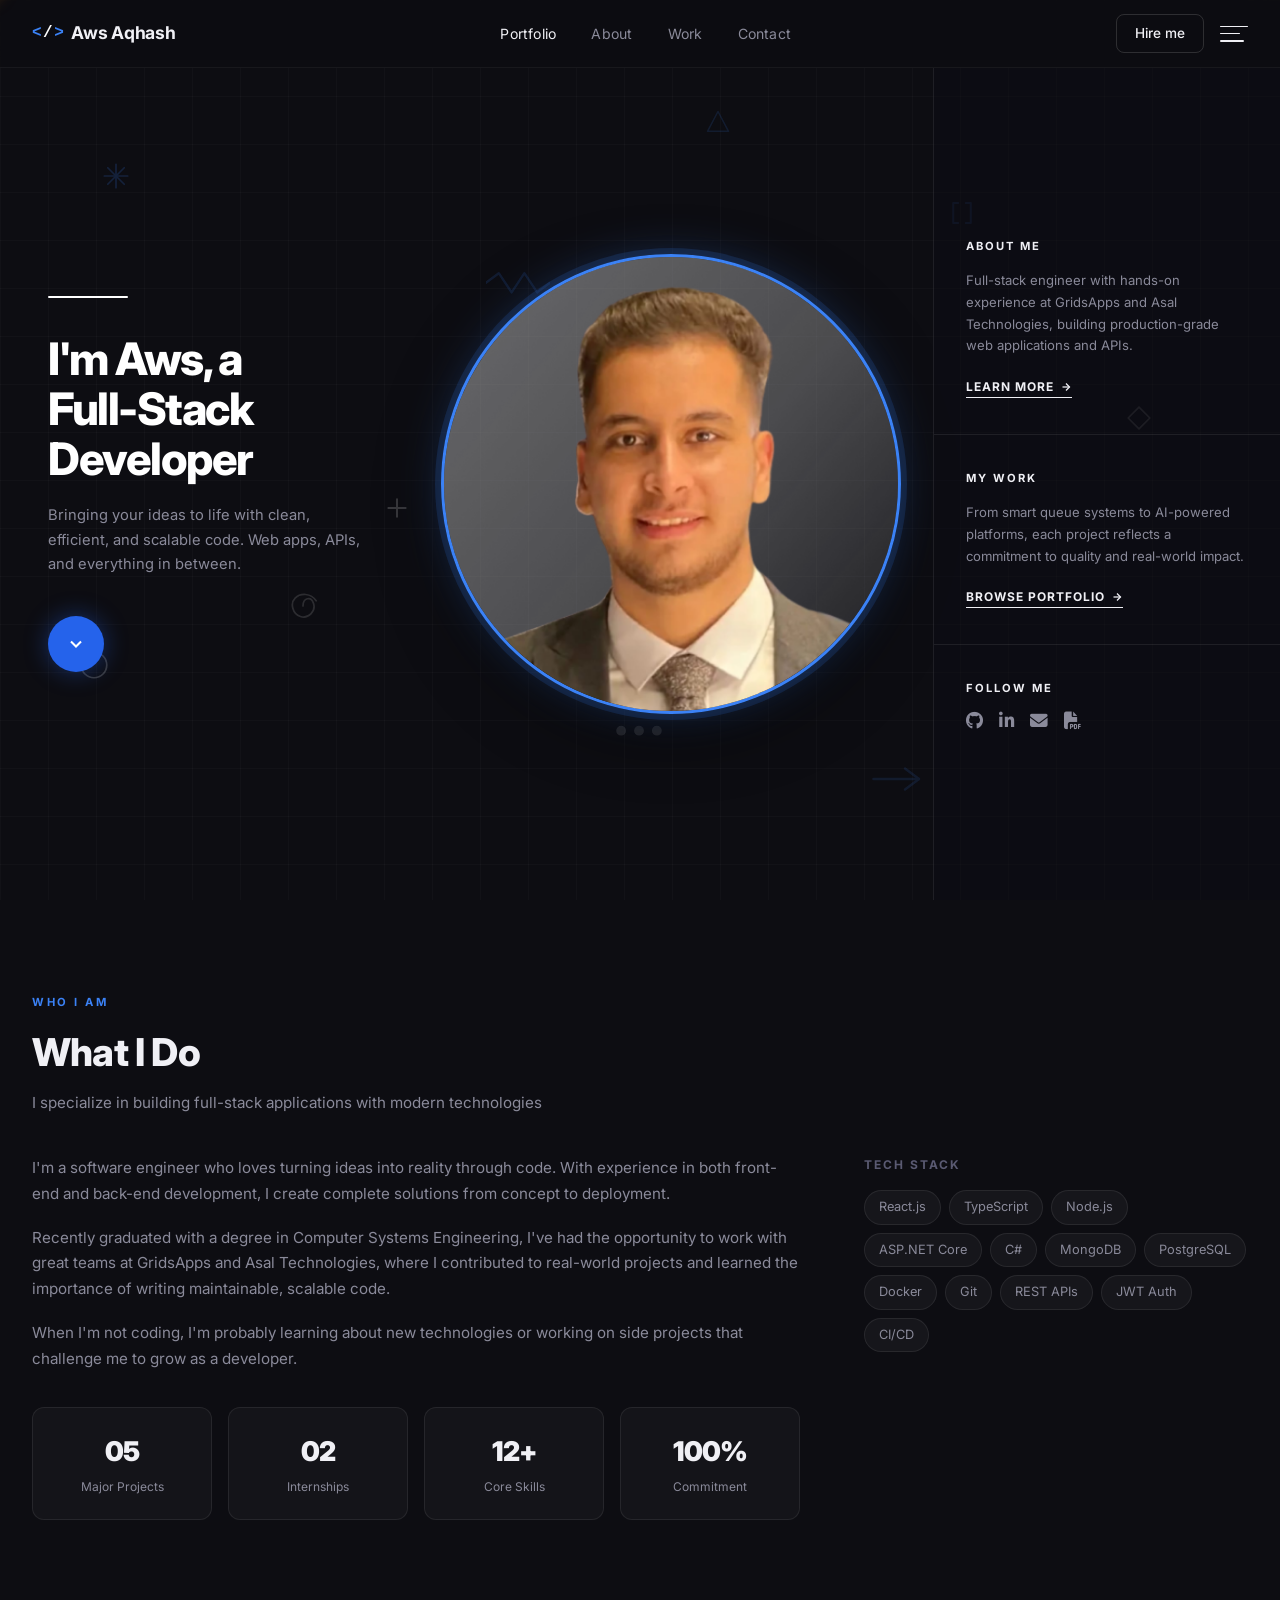
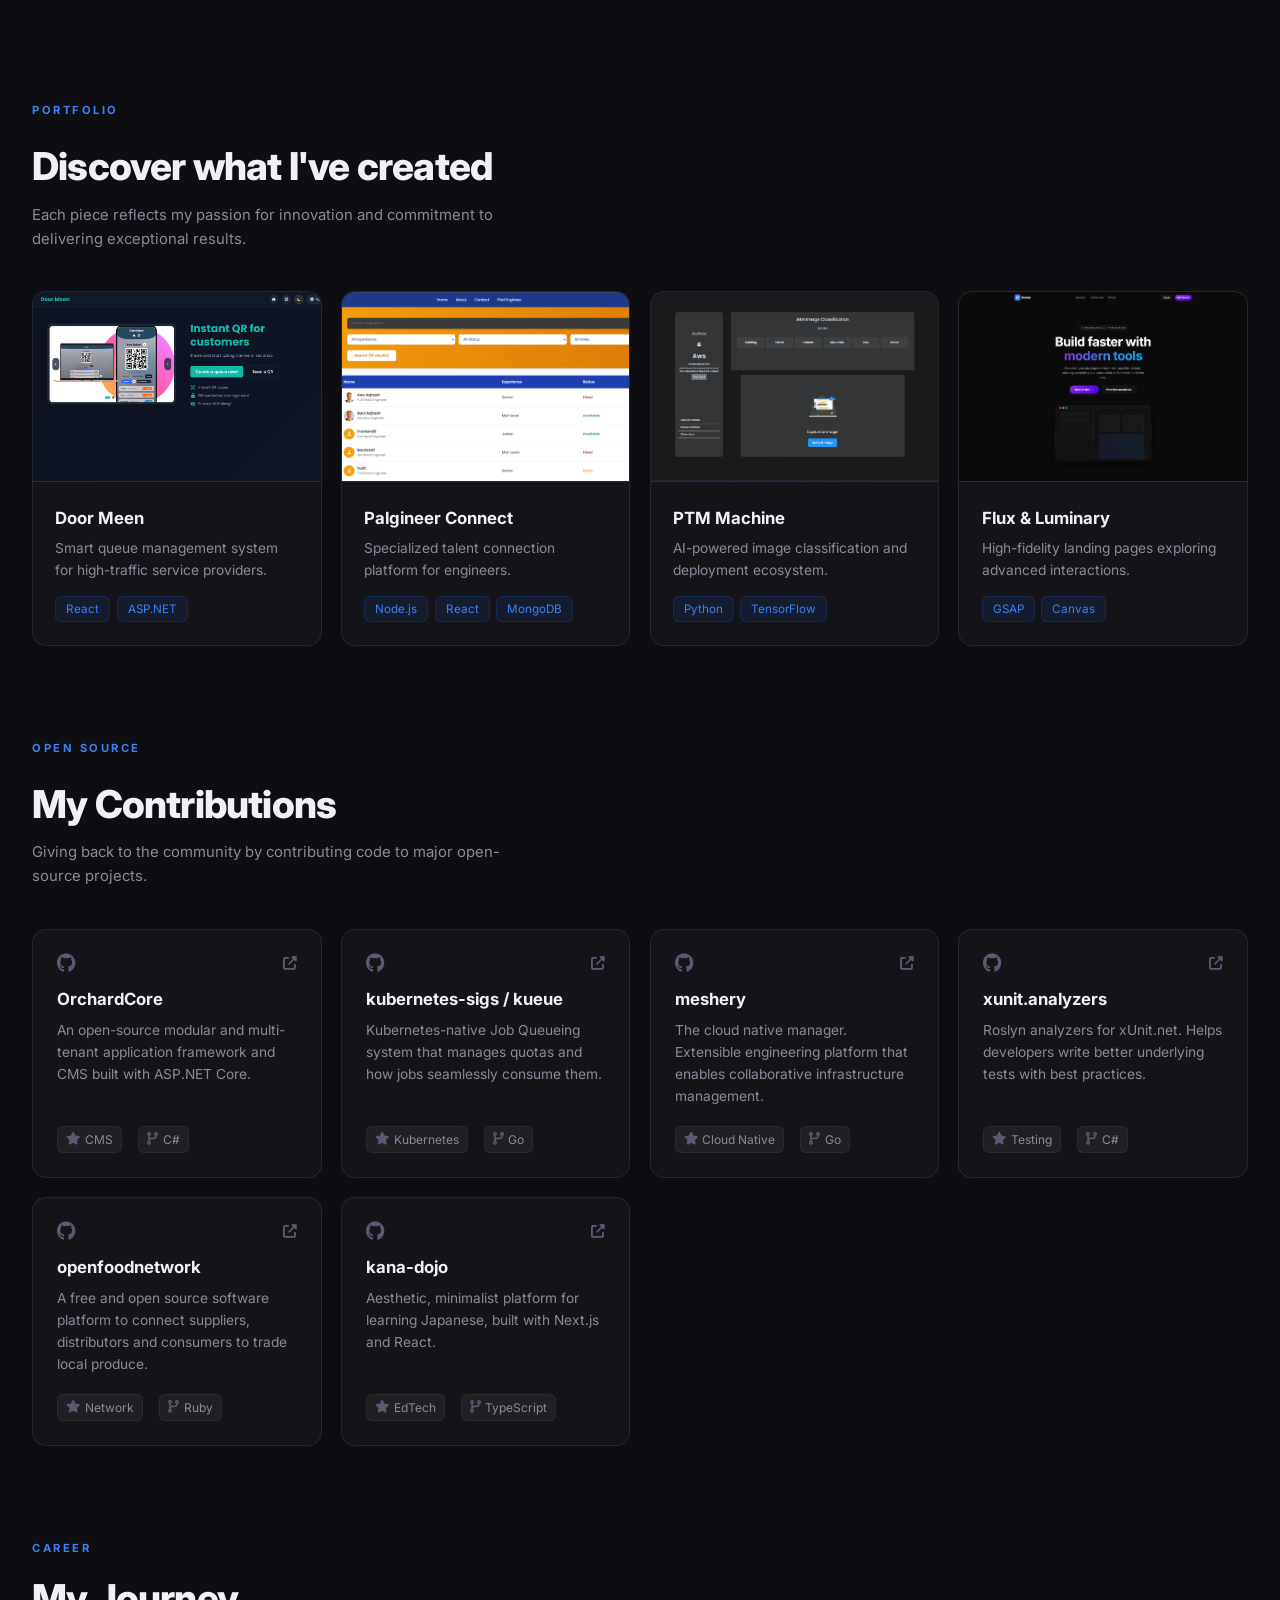
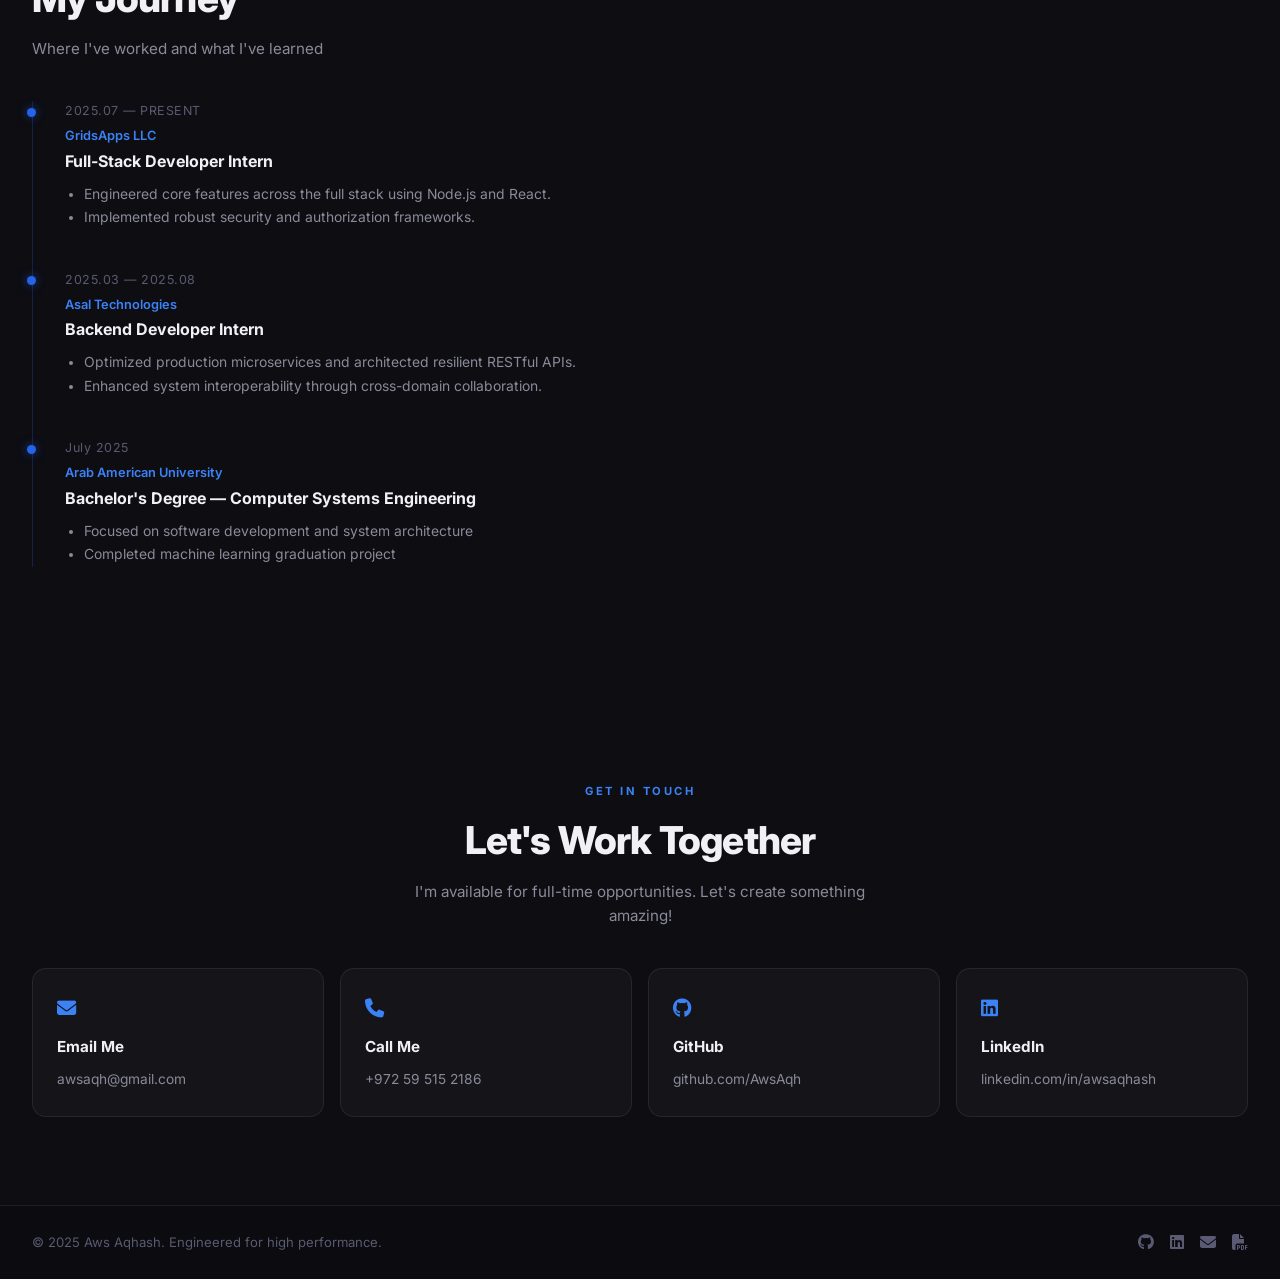
==== commit b2b31faf: "update UI" ====
--- a/index.html
+++ b/index.html
@@ -3,113 +3,189 @@
 <head>
     <meta charset="UTF-8">
     <meta name="viewport" content="width=device-width, initial-scale=1.0">
-    <title>Aws Aqhash | Full-Stack Developer</title>
-    <meta name="description" content="Full-Stack Developer specializing in React.js, ASP.NET Core, and Node.js">
+    <title>Aws Aqhash — Full-Stack Developer</title>
+    <meta name="description" content="Portfolio of Aws Aqhash, a full-stack developer specializing in React, Node.js, and .NET.">
+    <link rel="preconnect" href="https://fonts.googleapis.com">
+    <link rel="preconnect" href="https://fonts.gstatic.com" crossorigin>
+    <link href="https://fonts.googleapis.com/css2?family=Inter:wght@300;400;500;600;700;800;900&display=swap" rel="stylesheet">
     <link href="https://cdnjs.cloudflare.com/ajax/libs/font-awesome/6.4.0/css/all.min.css" rel="stylesheet">
     <link href="./styles.css" rel="stylesheet">
-    <!-- Google tag (gtag.js) -->
-<script async src="https://www.googletagmanager.com/gtag/js?id=G-F1K0GHL5RW"></script>
-<script>
-  window.dataLayer = window.dataLayer || [];
-  function gtag(){dataLayer.push(arguments);}
-  gtag('js', new Date());
-
-  gtag('config', 'G-F1K0GHL5RW');
-</script>
+    <!-- Google tag -->
+    <script async src="https://www.googletagmanager.com/gtag/js?id=G-F1K0GHL5RW"></script>
+    <script>
+      window.dataLayer = window.dataLayer || [];
+      function gtag(){dataLayer.push(arguments);}
+      gtag('js', new Date());
+      gtag('config', 'G-F1K0GHL5RW');
+    </script>
 </head>
 <body>
-    <!-- Navigation -->
+
+    <!-- ===== BOT COMPANION ===== -->
+    <div class="bot-companion" id="bot">
+        <div class="bot-message" id="botMessage">Nice to meet you! 👋</div>
+        <div class="bot-body" id="botBody" title="Hey there!">
+            <!-- Claude-code-style abstract SVG face -->
+            <svg class="bot-icon-svg" viewBox="0 0 32 32" fill="none" xmlns="http://www.w3.org/2000/svg">
+                <!-- Abstract flowing lines (Claude icon-inspired) -->
+                <path d="M16 6 C10 6, 6 10, 6 16 C6 20, 8.5 23.5, 12 25.5" stroke="rgba(255,255,255,0.9)" stroke-width="1.8" stroke-linecap="round"/>
+                <path d="M16 6 C22 6, 26 10, 26 16 C26 20, 23.5 23.5, 20 25.5" stroke="rgba(255,255,255,0.7)" stroke-width="1.8" stroke-linecap="round"/>
+                <path d="M11 13 C11 13, 13.5 11.5, 16 13 C18.5 14.5, 20 13, 21 13" stroke="rgba(255,255,255,0.95)" stroke-width="1.6" stroke-linecap="round"/>
+                <path d="M11 19 C12 19, 14 20.5, 16 19 C18 17.5, 20 19, 21 19" stroke="rgba(255,255,255,0.95)" stroke-width="1.6" stroke-linecap="round"/>
+                <circle cx="16" cy="16" r="2.2" fill="rgba(255,255,255,0.9)"/>
+                <circle cx="16" cy="16" r="1" fill="rgba(217,119,6,0.8)"/>
+            </svg>
+        </div>
+    </div>
+
+    <!-- ===== NAVBAR ===== -->
     <nav id="navbar">
-        <div class="container">
-            <div class="logo">Aws Aqhash</div>
+        <div class="container nav-container">
+            <!-- Logo -->
+            <a href="#home" class="logo">
+                <span class="logo-icon">&lt;<span class="slash">/</span>&gt;</span>
+                <span class="logo-name">Aws Aqhash</span>
+            </a>
+
+            <!-- Center links -->
             <ul class="nav-links" id="navLinks">
-                <li><a href="#home" onclick="closeMenu()">Home</a></li>
-                <li><a href="#about" onclick="closeMenu()">About</a></li>
-                <li><a href="#projects" onclick="closeMenu()">Projects</a></li>
-                <li><a href="#experience" onclick="closeMenu()">Experience</a></li>
-                <li><a href="#contact" onclick="closeMenu()">Contact</a></li>
+                <li><a href="#home" class="nav-link active">Portfolio</a></li>
+                <li><a href="#about" class="nav-link">About</a></li>
+                <li><a href="#projects" class="nav-link">Work</a></li>
+                <li><a href="#contact" class="nav-link">Contact</a></li>
             </ul>
-            <div class="mobile-menu" onclick="toggleMenu()">
-                <i class="fas fa-bars"></i>
-            </div>
-        </div>
-</nav>
-
-    <!-- Marquee Banner -->
-    <div class="marquee-banner">
-        <div class="marquee-content">
-            🌟 WELCOME TO MY 90S PORTFOLIO! 🌟 BEST VIEWED WITH NETSCAPE NAVIGATOR 🌟 CLICK HERE FOR FREE PIZZA 🌟
-        </div>
+
+            <!-- Right side -->
+            <div class="nav-right">
+                <a href="#contact" class="btn-nav">Hire me</a>
+                <div class="hamburger" id="hamburgerBtn" onclick="toggleMobileMenu()" aria-label="Menu">
+                    <span></span>
+                    <span></span>
+                    <span></span>
+                </div>
+            </div>
+        </div>
+    </nav>
+
+    <!-- Mobile drawer -->
+    <div class="mobile-menu" id="mobileMenu">
+        <a href="#home" onclick="closeMobileMenu()">Portfolio</a>
+        <a href="#about" onclick="closeMobileMenu()">About</a>
+        <a href="#projects" onclick="closeMobileMenu()">Work</a>
+        <a href="#experience" onclick="closeMobileMenu()">Experience</a>
+        <a href="#contact" onclick="closeMobileMenu()">Contact</a>
     </div>
 
-    <!-- Hero Section -->
+    <!-- ===== HERO — 3 Columns ===== -->
     <section class="hero" id="home">
-        <div class="container">
-            <div class="hero-content">
-                <div class="hero-text">
-                    <h1>Aws Aqhash</h1>
-                    <div class="tagline">Full-Stack Developer</div>
-                    <p>I build modern web applications with clean code and intuitive user experiences. Passionate about creating scalable solutions that make a difference.</p>
-                    <div class="hero-buttons">
-                         <a href="#projects" class="btn btn-primary">
-                             <i class="fas fa-rocket"></i> View My Work
-                         </a>
-                         <a href="./resume/Aws-Aqhash-CV.pdf" download class="btn btn-secondary">
-                             <i class="fas fa-download"></i> Download CV
-                         </a>
-                     </div>
-                     <div class="retro-badge">
-                         BEST VIEWED AT 1024x768
-                     </div>
-                </div>
-                <div class="profile-image-container">
-                    <div class="profile-image">
-                        <img src="./images/me.png"/>
-                        <div class="profile-placeholder">
-                            <i class="fas fa-user-circle"></i>
-                        </div>
-                    </div>
+
+        <!-- Decorative sketches -->
+        <div class="hero-sketches" aria-hidden="true">
+            <!-- Star / asterisk -->
+            <svg class="sk sk-1" viewBox="0 0 24 24"><line x1="12" y1="2" x2="12" y2="22"/><line x1="2" y1="12" x2="22" y2="12"/><line x1="4.93" y1="4.93" x2="19.07" y2="19.07"/><line x1="19.07" y1="4.93" x2="4.93" y2="19.07"/></svg>
+            <!-- Circle -->
+            <svg class="sk sk-2" viewBox="0 0 24 24"><circle cx="12" cy="12" r="9"/></svg>
+            <!-- Zigzag / wave -->
+            <svg class="sk sk-3" viewBox="0 0 40 16"><polyline points="0,8 8,2 16,14 24,2 32,14 40,8"/></svg>
+            <!-- Plus -->
+            <svg class="sk sk-4" viewBox="0 0 24 24"><line x1="12" y1="4" x2="12" y2="20"/><line x1="4" y1="12" x2="20" y2="12"/></svg>
+            <!-- Triangle -->
+            <svg class="sk sk-5" viewBox="0 0 24 24"><polygon points="12,3 21,20 3,20"/></svg>
+            <!-- Small dots cluster -->
+            <svg class="sk sk-6" viewBox="0 0 28 12"><circle cx="4" cy="6" r="2"/><circle cx="14" cy="6" r="2"/><circle cx="24" cy="6" r="2"/></svg>
+            <!-- Brackets -->
+            <svg class="sk sk-7" viewBox="0 0 24 24"><path d="M9 4 L5 4 L5 20 L9 20"/><path d="M15 4 L19 4 L19 20 L15 20"/></svg>
+            <!-- Spiral-ish scribble -->
+            <svg class="sk sk-8" viewBox="0 0 32 32"><path d="M16 16 C16 10, 22 8, 24 14 C26 20, 20 26, 14 24 C8 22, 6 14, 10 10 C14 6, 22 6, 26 12"/></svg>
+            <!-- Arrow -->
+            <svg class="sk sk-9" viewBox="0 0 32 16"><line x1="2" y1="8" x2="28" y2="8"/><polyline points="20,2 28,8 20,14"/></svg>
+            <!-- Diamond -->
+            <svg class="sk sk-10" viewBox="0 0 24 24"><polygon points="12,2 22,12 12,22 2,12"/></svg>
+        </div>
+
+
+        <!-- Left: intro text -->
+        <div class="hero-left">
+            <div class="hero-line"></div>
+            <h1>I'm Aws, a<br>Full-Stack<br>Developer</h1>
+            <p>Bringing your ideas to life with clean, efficient, and scalable code. Web apps, APIs, and everything in between.</p>
+            <a href="#about" class="scroll-btn" aria-label="Scroll down">
+                <svg viewBox="0 0 24 24"><polyline points="6 9 12 15 18 9"/></svg>
+            </a>
+        </div>
+
+        <!-- Center: photo -->
+        <div class="hero-image">
+            <img src="./images/me.png" alt="Aws Aqhash" onerror="this.style.display='none'">
+        </div>
+
+        <!-- Right: info panel -->
+        <div class="hero-right">
+            <!-- About Me card -->
+            <div class="info-card">
+                <div class="info-card-title">About Me</div>
+                <p>Full-stack engineer with hands-on experience at GridsApps and Asal Technologies, building production-grade web applications and APIs.</p>
+                <a href="#about" class="info-link">
+                    Learn More
+                    <svg viewBox="0 0 24 24"><line x1="5" y1="12" x2="19" y2="12"/><polyline points="12 5 19 12 12 19"/></svg>
+                </a>
+            </div>
+
+            <!-- My Work card -->
+            <div class="info-card">
+                <div class="info-card-title">My Work</div>
+                <p>From smart queue systems to AI-powered platforms, each project reflects a commitment to quality and real-world impact.</p>
+                <a href="#projects" class="info-link">
+                    Browse Portfolio
+                    <svg viewBox="0 0 24 24"><line x1="5" y1="12" x2="19" y2="12"/><polyline points="12 5 19 12 12 19"/></svg>
+                </a>
+            </div>
+
+            <!-- Follow Me card -->
+            <div class="info-card">
+                <div class="info-card-title">Follow Me</div>
+                <div class="social-icons">
+                    <a href="https://github.com/AwsAqh" target="_blank" title="GitHub"><i class="fab fa-github"></i></a>
+                    <a href="https://www.linkedin.com/in/awsaqhash" target="_blank" title="LinkedIn"><i class="fab fa-linkedin-in"></i></a>
+                    <a href="mailto:awsaqh@gmail.com" title="Email"><i class="fas fa-envelope"></i></a>
+                    <a href="./resume/Aws-Aqhash-CV.pdf" download title="Download CV"><i class="fas fa-file-pdf"></i></a>
                 </div>
             </div>
         </div>
     </section>
 
-    <!-- About Section -->
+    <!-- ===== ABOUT ===== -->
     <section id="about">
         <div class="container">
+            <span class="section-tag reveal">WHO I AM</span>
             <h2 class="reveal">What I Do</h2>
             <p class="section-subtitle reveal">I specialize in building full-stack applications with modern technologies</p>
-            
             <div class="about-grid">
                 <div class="reveal">
                     <p>I'm a software engineer who loves turning ideas into reality through code. With experience in both front-end and back-end development, I create complete solutions from concept to deployment.</p>
-                    
                     <p>Recently graduated with a degree in Computer Systems Engineering, I've had the opportunity to work with great teams at GridsApps and Asal Technologies, where I contributed to real-world projects and learned the importance of writing maintainable, scalable code.</p>
-                    
                     <p>When I'm not coding, I'm probably learning about new technologies or working on side projects that challenge me to grow as a developer.</p>
-
                     <div class="about-stats">
                         <div class="stat-card">
-                            <div class="stat-number">5</div>
+                            <div class="stat-number">05</div>
                             <div class="stat-label">Major Projects</div>
                         </div>
                         <div class="stat-card">
-                            <div class="stat-number">2</div>
+                            <div class="stat-number">02</div>
                             <div class="stat-label">Internships</div>
                         </div>
                         <div class="stat-card">
-                            <div class="stat-number">3+</div>
-                            <div class="stat-label">Technologies</div>
+                            <div class="stat-number">12+</div>
+                            <div class="stat-label">Core Skills</div>
                         </div>
                         <div class="stat-card">
                             <div class="stat-number">100%</div>
-                            <div class="stat-label">Dedication</div>
-                        </div>
-                    </div>
-                </div>
-
+                            <div class="stat-label">Commitment</div>
+                        </div>
+                    </div>
+                </div>
                 <div class="reveal">
-                    <h3 class="tech-stack-title">Tech Stack</h3>
+                    <div class="tech-stack-title">Tech Stack</div>
                     <div class="tech-stack">
                         <span class="tech-item">React.js</span>
                         <span class="tech-item">TypeScript</span>
@@ -129,186 +205,211 @@
         </div>
     </section>
 
-    <!-- Projects Section -->
+    <!-- ===== PROJECTS ===== -->
     <section id="projects">
         <div class="container">
-            <h2 class="reveal">Featured Projects</h2>
-            <p class="section-subtitle reveal">Here are some of the projects I've built</p>
-            
+            <div class="section-header">
+                <span class="section-tag reveal">PORTFOLIO</span>
+                <h2 class="reveal">Discover what I've created</h2>
+                <p class="reveal">Each piece reflects my passion for innovation and commitment to delivering exceptional results.</p>
+            </div>
             <div class="projects-grid">
-                <div class="project-card reveal">
-                    <div class="project-image">
-                        <img src="./images/doormeenhome.png"/>
-                        <div class="project-placeholder">
-                            <i class="fas fa-clock"></i>
-                        </div>
-                    </div>
-                    <div class="project-content">
+                <a href="https://door-meen.vercel.app/" class="project-card reveal" target="_blank" rel="noopener">
+                    <div class="project-img-container">
+                        <img src="./images/doormeenhome.png" alt="Door Meen" onerror="this.style.display='none'">
+                    </div>
+                    <div class="project-info">
                         <h3>Door Meen</h3>
-                        <p>A smart queue management system that helps service providers manage customer flow efficiently using QR codes. Features real-time updates and secure authentication.</p>
-                        <div class="project-tech">
-                            <span class="tech-badge">React.js</span>
-                            <span class="tech-badge">ASP.NET Core</span>
-                            <span class="tech-badge">Entity Framework</span>
-                            <span class="tech-badge">JWT</span>
-                        </div>
-                        <div class="project-links">
-                            <a href="https://github.com/AwsAqh/DoorMeen" class="project-link">
-                                <i class="fab fa-github"></i> View Code
-                            </a>
-                            <a href="https://door-meen.vercel.app/" class="project-link">
-                                <i class="fas fa-external-link-alt"></i> Live Demo
-                            </a>
-                        </div>
-                    </div>
-                </div>
-
-                <div class="project-card reveal">
-                    <div class="project-image">
-                        <img src="./images/palgineer.png"/>
-                        <div class="project-placeholder">
-                            <i class="fas fa-users"></i>
-                        </div>
-                    </div>
-                    <div class="project-content">
+                        <p>Smart queue management system for high-traffic service providers.</p>
+                        <div class="project-tags">
+                            <span>React</span>
+                            <span>ASP.NET</span>
+                        </div>
+                    </div>
+                </a>
+                <a href="https://palgineer.vercel.app/" class="project-card reveal" target="_blank" rel="noopener">
+                    <div class="project-img-container">
+                        <img src="./images/palgineer.png" alt="Palgineer Connect" onerror="this.style.display='none'">
+                    </div>
+                    <div class="project-info">
                         <h3>Palgineer Connect</h3>
-                        <p>A platform connecting talented engineers with opportunities. Engineers showcase their skills while recruiters discover top talent through an intuitive interface.</p>
-                        <div class="project-tech">
-                            <span class="tech-badge">React.js</span>
-                            <span class="tech-badge">ASP.NET Core</span>
-                            <span class="tech-badge">MongoDB</span>
-                            <span class="tech-badge">JWT</span>
-                        </div>
-                        <div class="project-links">
-                            <a href="https://github.com/AwsAqh/Palgineer-connect" class="project-link">
-                                <i class="fab fa-github"></i> View Code
-                            </a>
-                            <a href="https://palgineer.vercel.app/" class="project-link">
-                                <i class="fas fa-external-link-alt"></i> Live Demo
-                            </a>
-                        </div>
-                    </div>
-                </div>
-
-                <div class="project-card reveal">
-                    <div class="project-image">
-                        <img src="./images/ptm.png"/>
-                        <div class="project-placeholder">
-                            <i class="fas fa-brain"></i>
-                        </div>
-                    </div>
-                    <div class="project-content">
-                        <h3>Portable Teachable Machine</h3>
-                        <p>My graduation project - an AI-powered system that lets users train and deploy image classification models. Includes a mobile app integrated with Raspberry Pi.</p>
-                        <div class="project-tech">
-                            <span class="tech-badge">React.js</span>
-                            <span class="tech-badge">React Native</span>
-                            <span class="tech-badge">Node.js</span>
-                            <span class="tech-badge">Python</span>
-                            <span class="tech-badge">ML</span>
-                        </div>
-                        <div class="project-links">
-                            <a href="https://github.com/AwsAqh/PTM_localhost" class="project-link">
-                                <i class="fab fa-github"></i> View Code
-                            </a>
-                        </div>
-                    </div>
-                </div>
-
-                <div class="project-card reveal">
-                    <div class="project-image">
-                        <img src="./images/Flux.png"/>
-                        <div class="project-placeholder">
-                            <i class="fas fa-paint-brush"></i>
-                        </div>
-                    </div>
-                    <div class="project-content">
-                        <h3>Flux</h3>
-                        <p>A modern, responsive landing page showcasing clean design principles and smooth user interactions. Built to demonstrate front-end development skills with attention to detail and user experience.</p>
-                        <div class="project-tech">
-                            <span class="tech-badge">HTML</span>
-                            <span class="tech-badge">CSS</span>
-                            <span class="tech-badge">JavaScript</span>
-                            <span class="tech-badge">Responsive Design</span>
-                        </div>
-                        <div class="project-links">
-                            <a href="https://awsaqh.github.io/Flux/" class="project-link" target="_blank">
-                                <i class="fas fa-external-link-alt"></i> Live Demo
-                            </a>
-                        </div>
-                    </div>
-                </div>
-
-                <div class="project-card reveal">
-                    <div class="project-image">
-                        <img src="./images/Lumani.png"/>
-                        <div class="project-placeholder">
-                            <i class="fas fa-lightbulb"></i>
-                        </div>
-                    </div>
-                    <div class="project-content">
-                        <h3>Luminary</h3>
-                        <p>An elegant landing page featuring sophisticated design and seamless animations. Created to highlight front-end development expertise and modern web design practices.</p>
-                        <div class="project-tech">
-                            <span class="tech-badge">HTML</span>
-                            <span class="tech-badge">CSS</span>
-                            <span class="tech-badge">JavaScript</span>
-                            <span class="tech-badge">Responsive Design</span>
-                        </div>
-                        <div class="project-links">
-                            <a href="https://awsaqh.github.io/Luminary/" class="project-link" target="_blank">
-                                <i class="fas fa-external-link-alt"></i> Live Demo
-                            </a>
-                        </div>
-                    </div>
-                </div>
+                        <p>Specialized talent connection platform for engineers.</p>
+                        <div class="project-tags">
+                            <span>Node.js</span>
+                            <span>React</span>
+                            <span>MongoDB</span>
+                        </div>
+                    </div>
+                </a>
+                <a href="#" class="project-card reveal" target="_blank" rel="noopener">
+                    <div class="project-img-container">
+                        <img src="./images/ptm.png" alt="PTM Machine" onerror="this.style.display='none'">
+                    </div>
+                    <div class="project-info">
+                        <h3>PTM Machine</h3>
+                        <p>AI-powered image classification and deployment ecosystem.</p>
+                        <div class="project-tags">
+                            <span>Python</span>
+                            <span>TensorFlow</span>
+                        </div>
+                    </div>
+                </a>
+                <a href="https://awsaqh.github.io/Flux/" class="project-card reveal" target="_blank" rel="noopener">
+                    <div class="project-img-container">
+                        <img src="./images/Flux.png" alt="Flux &amp; Luminary" onerror="this.style.display='none'">
+                    </div>
+                    <div class="project-info">
+                        <h3>Flux &amp; Luminary</h3>
+                        <p>High-fidelity landing pages exploring advanced interactions.</p>
+                        <div class="project-tags">
+                            <span>GSAP</span>
+                            <span>Canvas</span>
+                        </div>
+                    </div>
+                </a>
             </div>
         </div>
     </section>
 
-   
+    <!-- ===== OPEN SOURCE ===== -->
+    <section id="oss">
+        <div class="container">
+            <div class="section-header">
+                <span class="section-tag reveal">OPEN SOURCE</span>
+                <h2 class="reveal">My Contributions</h2>
+                <p class="reveal">Giving back to the community by contributing code to major open-source projects.</p>
+            </div>
+            <div class="projects-grid">
+                
+                <a href="https://github.com/OrchardCMS/OrchardCore" class="oss-card reveal" target="_blank" rel="noopener">
+                    <div class="oss-header">
+                        <i class="fab fa-github"></i>
+                        <i class="fas fa-external-link-alt" style="font-size: 0.85rem;"></i>
+                    </div>
+                    <div class="oss-info">
+                        <h3>OrchardCore</h3>
+                        <p>An open-source modular and multi-tenant application framework and CMS built with ASP.NET Core.</p>
+                        <div class="oss-meta">
+                            <span><i class="fas fa-star"></i> CMS</span>
+                            <span><i class="fas fa-code-branch"></i> C#</span>
+                        </div>
+                    </div>
+                </a>
+
+                <a href="https://github.com/kubernetes-sigs/kueue" class="oss-card reveal" target="_blank" rel="noopener">
+                    <div class="oss-header">
+                        <i class="fab fa-github"></i>
+                        <i class="fas fa-external-link-alt" style="font-size: 0.85rem;"></i>
+                    </div>
+                    <div class="oss-info">
+                        <h3>kubernetes-sigs / kueue</h3>
+                        <p>Kubernetes-native Job Queueing system that manages quotas and how jobs seamlessly consume them.</p>
+                        <div class="oss-meta">
+                            <span><i class="fas fa-star"></i> Kubernetes</span>
+                            <span><i class="fas fa-code-branch"></i> Go</span>
+                        </div>
+                    </div>
+                </a>
+
+                <a href="https://github.com/meshery/meshery" class="oss-card reveal" target="_blank" rel="noopener">
+                    <div class="oss-header">
+                        <i class="fab fa-github"></i>
+                        <i class="fas fa-external-link-alt" style="font-size: 0.85rem;"></i>
+                    </div>
+                    <div class="oss-info">
+                        <h3>meshery</h3>
+                        <p>The cloud native manager. Extensible engineering platform that enables collaborative infrastructure management.</p>
+                        <div class="oss-meta">
+                            <span><i class="fas fa-star"></i> Cloud Native</span>
+                            <span><i class="fas fa-code-branch"></i> Go</span>
+                        </div>
+                    </div>
+                </a>
+
+                <a href="https://github.com/xunit/xunit.analyzers" class="oss-card reveal" target="_blank" rel="noopener">
+                    <div class="oss-header">
+                        <i class="fab fa-github"></i>
+                        <i class="fas fa-external-link-alt" style="font-size: 0.85rem;"></i>
+                    </div>
+                    <div class="oss-info">
+                        <h3>xunit.analyzers</h3>
+                        <p>Roslyn analyzers for xUnit.net. Helps developers write better underlying tests with best practices.</p>
+                        <div class="oss-meta">
+                            <span><i class="fas fa-star"></i> Testing</span>
+                            <span><i class="fas fa-code-branch"></i> C#</span>
+                        </div>
+                    </div>
+                </a>
+                
+                <a href="https://github.com/openfoodfoundation/openfoodnetwork" class="oss-card reveal" target="_blank" rel="noopener">
+                    <div class="oss-header">
+                        <i class="fab fa-github"></i>
+                        <i class="fas fa-external-link-alt" style="font-size: 0.85rem;"></i>
+                    </div>
+                    <div class="oss-info">
+                        <h3>openfoodnetwork</h3>
+                        <p>A free and open source software platform to connect suppliers, distributors and consumers to trade local produce.</p>
+                        <div class="oss-meta">
+                            <span><i class="fas fa-star"></i> Network</span>
+                            <span><i class="fas fa-code-branch"></i> Ruby</span>
+                        </div>
+                    </div>
+                </a>
+
+                <a href="https://github.com/lingdojo/kana-dojo" class="oss-card reveal" target="_blank" rel="noopener">
+                    <div class="oss-header">
+                        <i class="fab fa-github"></i>
+                        <i class="fas fa-external-link-alt" style="font-size: 0.85rem;"></i>
+                    </div>
+                    <div class="oss-info">
+                        <h3>kana-dojo</h3>
+                        <p>Aesthetic, minimalist platform for learning Japanese, built with Next.js and React.</p>
+                        <div class="oss-meta">
+                            <span><i class="fas fa-star"></i> EdTech</span>
+                            <span><i class="fas fa-code-branch"></i> TypeScript</span>
+                        </div>
+                    </div>
+                </a>
+
+            </div>
+        </div>
+    </section>
+
+    <!-- ===== EXPERIENCE ===== -->
     <section id="experience">
         <div class="container">
+            <span class="section-tag reveal">CAREER</span>
             <h2 class="reveal">My Journey</h2>
             <p class="section-subtitle reveal">Where I've worked and what I've learned</p>
-            
             <div class="timeline">
                 <div class="timeline-item reveal">
-                    <div class="timeline-dot"></div>
+                    <div class="date">2025.07 — PRESENT</div>
+                    <div class="company">GridsApps LLC</div>
                     <div class="timeline-content">
                         <h3>Full-Stack Developer Intern</h3>
-                        <div class="company">GridsApps LLC</div>
-                        <div class="date">July 2025 – October 2025</div>
                         <ul>
-                            <li>Built complete features from database to UI using Node.js and React</li>
-                            <li>Implemented secure authentication and authorization systems</li>
-                            <li>Wrote comprehensive unit tests to ensure code quality</li>
+                            <li>Engineered core features across the full stack using Node.js and React.</li>
+                            <li>Implemented robust security and authorization frameworks.</li>
                         </ul>
                     </div>
                 </div>
-
                 <div class="timeline-item reveal">
-                    <div class="timeline-dot"></div>
+                    <div class="date">2025.03 — 2025.08</div>
+                    <div class="company">Asal Technologies</div>
                     <div class="timeline-content">
                         <h3>Backend Developer Intern</h3>
-                        <div class="company">Asal Technologies</div>
-                        <div class="date">March 2025 – August 2025</div>
                         <ul>
-                            <li>Contributed to multiple microservices in production</li>
-                            <li>Designed RESTful APIs following best practices</li>
-                            <li>Collaborated with frontend developers for seamless integration</li>
+                            <li>Optimized production microservices and architected resilient RESTful APIs.</li>
+                            <li>Enhanced system interoperability through cross-domain collaboration.</li>
                         </ul>
                     </div>
                 </div>
-
                 <div class="timeline-item reveal">
-                    <div class="timeline-dot"></div>
+                    <div class="date">July 2025</div>
+                    <div class="company">Arab American University</div>
                     <div class="timeline-content">
-                        <h3>Graduated with Bachelor's Degree</h3>
-                        <div class="company">Arab American University</div>
-                        <div class="date">July 2025</div>
+                        <h3>Bachelor's Degree — Computer Systems Engineering</h3>
                         <ul>
-                            <li>Computer Systems Engineering</li>
                             <li>Focused on software development and system architecture</li>
                             <li>Completed machine learning graduation project</li>
                         </ul>
@@ -318,41 +419,30 @@
         </div>
     </section>
 
-    <!-- Contact Section -->
+    <!-- ===== CONTACT ===== -->
     <section id="contact">
         <div class="container">
+            <span class="section-tag reveal" style="display:block;text-align:center;">GET IN TOUCH</span>
             <h2 class="reveal">Let's Work Together</h2>
             <p class="section-subtitle section-subtitle-center reveal">I'm available for full-time opportunities. Let's create something amazing!</p>
-            
             <div class="contact-grid">
                 <div class="contact-card reveal">
-                    <div class="contact-icon">
-                        <i class="fas fa-envelope"></i>
-                    </div>
+                    <div class="contact-icon"><i class="fas fa-envelope"></i></div>
                     <h3>Email Me</h3>
                     <a href="mailto:awsaqh@gmail.com">awsaqh@gmail.com</a>
                 </div>
-
                 <div class="contact-card reveal">
-                    <div class="contact-icon">
-                        <i class="fas fa-phone"></i>
-                    </div>
+                    <div class="contact-icon"><i class="fas fa-phone"></i></div>
                     <h3>Call Me</h3>
                     <a href="tel:+972595152186">+972 59 515 2186</a>
                 </div>
-
                 <div class="contact-card reveal">
-                    <div class="contact-icon">
-                        <i class="fab fa-github"></i>
-                    </div>
+                    <div class="contact-icon"><i class="fab fa-github"></i></div>
                     <h3>GitHub</h3>
                     <a href="https://github.com/AwsAqh" target="_blank">github.com/AwsAqh</a>
                 </div>
-
                 <div class="contact-card reveal">
-                    <div class="contact-icon">
-                        <i class="fab fa-linkedin"></i>
-                    </div>
+                    <div class="contact-icon"><i class="fab fa-linkedin"></i></div>
                     <h3>LinkedIn</h3>
                     <a href="https://www.linkedin.com/in/awsaqhash" target="_blank">linkedin.com/in/awsaqhash</a>
                 </div>
@@ -360,113 +450,147 @@
         </div>
     </section>
 
-    <!-- Web Ring -->
-    <div class="web-ring">
-        <a href="#"><< Previous Site</a>
-        <a href="#">Web Ring Home</a>
-        <a href="#">>> Next Site</a>
-    </div>
-
-    <!-- Footer -->
+    <!-- ===== FOOTER ===== -->
     <footer>
         <div class="container">
-            <p>&copy; 2025 Aws Aqhash. Crafted with passion and code.</p>
-        <div class="social-links">
-            <a href="https://github.com/AwsAqh" target="_blank" title="GitHub">
-                <i class="fab fa-github"></i>
-            </a>
-            <a href="https://www.linkedin.com/in/awsaqhash" target="_blank" title="LinkedIn">
-                <i class="fab fa-linkedin"></i>
-            </a>
-            <a href="mailto:awsaqh@gmail.com" title="Email">
-                <i class="fas fa-envelope"></i>
-            </a>
-            <a href="./resume/Aws-Aqhash-CV.pdf" download title="Download CV">
-                <i class="fas fa-file-pdf"></i>
-            </a>
-        </div>
-        <div class="visitor-counter">
-            <div>VISITORS SINCE 1999:</div>
-            <div class="counter-number">000001</div>
-        </div>
-    </div>
-</footer>
+            <p>&copy; 2025 Aws Aqhash. Engineered for high performance.</p>
+            <div class="footer-social">
+                <a href="https://github.com/AwsAqh" target="_blank" title="GitHub"><i class="fab fa-github"></i></a>
+                <a href="https://www.linkedin.com/in/awsaqhash" target="_blank" title="LinkedIn"><i class="fab fa-linkedin"></i></a>
+                <a href="mailto:awsaqh@gmail.com" title="Email"><i class="fas fa-envelope"></i></a>
+                <a href="./resume/Aws-Aqhash-CV.pdf" download title="Download CV"><i class="fas fa-file-pdf"></i></a>
+            </div>
+        </div>
+    </footer>
 
     <script>
-        // Mobile menu toggle
-        function toggleMenu() {
-            document.getElementById('navLinks').classList.toggle('active');
+        // ===== Mobile Menu =====
+        function toggleMobileMenu() {
+            document.getElementById('mobileMenu').classList.toggle('open');
         }
-
-        function closeMenu() {
-            document.getElementById('navLinks').classList.remove('active');
+        function closeMobileMenu() {
+            document.getElementById('mobileMenu').classList.remove('open');
         }
 
-        // Smooth scrolling
+        // ===== Smooth scroll =====
         document.querySelectorAll('a[href^="#"]').forEach(anchor => {
             anchor.addEventListener('click', function (e) {
+                const href = this.getAttribute('href');
+                if (href === '#') return;
                 e.preventDefault();
-                const target = document.querySelector(this.getAttribute('href'));
+                const target = document.querySelector(href);
                 if (target) {
-                    target.scrollIntoView({ behavior: 'smooth' });
+                    const offset = 68;
+                    const top = target.getBoundingClientRect().top + window.pageYOffset - offset;
+                    window.scrollTo({ top, behavior: 'smooth' });
+                    closeMobileMenu();
                 }
             });
         });
 
-        // Navbar scroll effect
-        let lastScroll = 0;
+        // ===== Nav scroll state =====
         const navbar = document.getElementById('navbar');
-
         window.addEventListener('scroll', () => {
-            const currentScroll = window.pageYOffset;
-            
-            if (currentScroll > 50) {
-                navbar.classList.add('scrolled');
-            } else {
-                navbar.classList.remove('scrolled');
-            }
-            
-            lastScroll = currentScroll;
+            navbar.style.borderBottomColor = window.pageYOffset > 20
+                ? 'rgba(255,255,255,0.08)'
+                : 'rgba(255,255,255,0.05)';
         });
 
-        // Scroll reveal animation
+        // ===== Active nav link =====
+        window.addEventListener('scroll', () => {
+            const sections = document.querySelectorAll('section[id]');
+            const scrollY = window.pageYOffset;
+            sections.forEach(section => {
+                const top = section.offsetTop - 100;
+                const height = section.offsetHeight;
+                const id = section.getAttribute('id');
+                const link = document.querySelector(`.nav-links a[href="#${id}"]`);
+                if (scrollY >= top && scrollY < top + height) {
+                    document.querySelectorAll('.nav-link').forEach(l => l.classList.remove('active'));
+                    if (link) link.classList.add('active');
+                }
+            });
+        });
+
+        // ===== Reveal on scroll =====
         function reveal() {
-            const reveals = document.querySelectorAll('.reveal');
-            
-            reveals.forEach(element => {
-                const windowHeight = window.innerHeight;
-                const elementTop = element.getBoundingClientRect().top;
-                const elementVisible = 150;
-                
-                if (elementTop < windowHeight - elementVisible) {
-                    element.classList.add('active');
+            document.querySelectorAll('.reveal').forEach(el => {
+                if (el.getBoundingClientRect().top < window.innerHeight - 90) {
+                    el.classList.add('active');
                 }
             });
         }
-
         window.addEventListener('scroll', reveal);
-        reveal(); // Check on load
-
-        // Add active state to nav links based on scroll position
-        window.addEventListener('scroll', () => {
-            const sections = document.querySelectorAll('section[id]');
-            const scrollY = window.pageYOffset;
-
-            sections.forEach(section => {
-                const sectionHeight = section.offsetHeight;
-                const sectionTop = section.offsetTop - 100;
-                const sectionId = section.getAttribute('id');
-                const navLink = document.querySelector(`.nav-links a[href="#${sectionId}"]`);
-
-                if (scrollY > sectionTop && scrollY <= sectionTop + sectionHeight) {
-                    document.querySelectorAll('.nav-links a').forEach(link => {
-                        link.style.color = '';
-                    });
-                    if (navLink) {
-                        navLink.style.color = 'var(--primary)';
-                    }
-                }
-            });
+        reveal();
+
+        // ===== Bot Companion =====
+        const bot = document.getElementById('bot');
+        let botX = window.innerWidth - 120;
+        let botY = window.innerHeight - 120;
+        let targetX = botX;
+        let targetY = botY;
+        let animating = false;
+
+        // Set initial position
+        bot.style.left = botX + 'px';
+        bot.style.top  = botY + 'px';
+
+        const messages = [
+            'Nice portfolio! 🚀',
+            'Built with ❤️',
+            'Hello there! 👋',
+            'Let\'s build something!',
+            'Clean code > anything',
+            'Full-stack dev here 💻',
+        ];
+        let msgIdx = 0;
+
+        function pickNewTarget() {
+            const margin = 80;
+            targetX = margin + Math.random() * (window.innerWidth  - margin * 2);
+            targetY = margin + Math.random() * (window.innerHeight - margin * 2);
+        }
+
+        function moveBot() {
+            // Use CSS transition for smoothness — just update left/top
+            bot.style.left = targetX + 'px';
+            bot.style.top  = targetY + 'px';
+            animating = false;
+            // Update message
+            document.getElementById('botMessage').textContent = messages[msgIdx % messages.length];
+            msgIdx++;
+        }
+
+        function scheduleNextMove() {
+            const delay = 2000 + Math.random() * 3000;
+            setTimeout(() => {
+                pickNewTarget();
+                moveBot();
+                scheduleNextMove();
+            }, delay);
+        }
+
+        scheduleNextMove();
+
+        // Wiggle on click
+        document.getElementById('botBody').addEventListener('click', () => {
+            bot.style.transform = 'rotate(15deg) scale(1.15)';
+            setTimeout(() => { bot.style.transform = ''; }, 400);
+            // Jump to a new spot immediately
+            pickNewTarget();
+            moveBot();
+        });
+
+        window.addEventListener('resize', () => {
+            // Keep bot in bounds on resize
+            if (botX > window.innerWidth - 80) {
+                botX = window.innerWidth - 100;
+                bot.style.left = botX + 'px';
+            }
+            if (botY > window.innerHeight - 80) {
+                botY = window.innerHeight - 100;
+                bot.style.top = botY + 'px';
+            }
         });
     </script>
 </body>
--- a/styles.css
+++ b/styles.css
@@ -1,933 +1,985 @@
-/* 
- * 90s RETRO PORTFOLIO STYLES
- * Featuring: Bright colors, pixel fonts, animated elements, and Geocities vibes!
- */
-
-/* Import retro fonts */
-@import url('https://fonts.googleapis.com/css2?family=Press+Start+2P&family=Comic+Neue:wght@400;700&display=swap');
-
-/* Animated background pattern */
-@keyframes moveBg {
-    0% { background-position: 0 0; }
-    100% { background-position: 50px 50px; }
-}
-
-@keyframes blink {
-    0%, 100% { opacity: 1; }
-    50% { opacity: 0; }
-}
-
-@keyframes spin {
-    from { transform: rotate(0deg); }
-    to { transform: rotate(360deg); }
-}
-
-@keyframes marquee {
-    0% { transform: translateX(100%); }
-    100% { transform: translateX(-100%); }
-}
-
-@keyframes bounce {
-    0%, 100% { transform: translateY(0); }
-    50% { transform: translateY(-10px); }
-}
-
-@keyframes rainbow {
-    0% { color: #ff00ff; }
-    16% { color: #ff0000; }
-    33% { color: #ffff00; }
-    50% { color: #00ff00; }
-    66% { color: #00ffff; }
-    83% { color: #0000ff; }
-    100% { color: #ff00ff; }
-}
-
-* {
+/* ===========================
+   ROOT & RESET
+   =========================== */
+:root {
+    --bg: #0d0d12;
+    --bg-panel: #13131a;
+    --panel-border: rgba(255,255,255,0.08);
+    --text: #f0f0f5;
+    --text-muted: #8a8a9a;
+    --text-dim: #5a5a72;
+    --blue: #2563eb;
+    --blue-light: #3b82f6;
+    --font: 'Inter', sans-serif;
+    --font-accent: 'Caveat', cursive;
+    --ease: cubic-bezier(0.4, 0, 0.2, 1);
+}
+
+*, *::before, *::after {
     margin: 0;
     padding: 0;
     box-sizing: border-box;
 }
 
-:root {
-    --hot-pink: #ff69b4;
-    --neon-cyan: #00ffff;
-    --neon-green: #00ff00;
-    --bright-yellow: #ffff00;
-    --purple: #800080;
-    --retro-orange: #ff6600;
-    --black: #000000;
-    --white: #ffffff;
-    --dark-bg: #000033;
+html {
+    scroll-behavior: smooth;
+    background: var(--bg);
 }
 
 body {
-    font-family: 'Comic Neue', cursive, sans-serif;
+    background: var(--bg);
+    color: var(--text);
+    font-family: var(--font);
     line-height: 1.6;
-    color: var(--white);
-    background-color: var(--dark-bg);
-    background-image: 
-        radial-gradient(circle at 25% 25%, rgba(255, 105, 180, 0.1) 2px, transparent 2px),
-        radial-gradient(circle at 75% 75%, rgba(0, 255, 255, 0.1) 2px, transparent 2px);
-    background-size: 50px 50px;
-    animation: moveBg 20s linear infinite;
     overflow-x: hidden;
-    cursor: url('data:image/svg+xml;utf8,<svg xmlns="http://www.w3.org/2000/svg" width="24" height="24" viewBox="0 0 24 24"><text y="20" font-size="20">✨</text></svg>'), auto;
+}
+
+/* Subtle grid overlay on the whole page */
+body::before {
+    content: '';
+    position: fixed;
+    inset: 0;
+    background-image:
+        linear-gradient(rgba(255,255,255,0.025) 1px, transparent 1px),
+        linear-gradient(90deg, rgba(255,255,255,0.025) 1px, transparent 1px);
+    background-size: 48px 48px;
+    pointer-events: none;
+    z-index: 0;
 }
 
 .container {
-    max-width: 1200px;
+    max-width: 1280px;
     margin: 0 auto;
-    padding: 0 24px;
-}
-
-/* Navigation */
+    padding: 0 2rem;
+}
+
+/* ===========================
+   NAVIGATION
+   =========================== */
 nav {
     position: fixed;
     top: 0;
+    left: 0;
+    right: 0;
+    height: 68px;
+    z-index: 900;
+    background: rgba(13, 13, 18, 0.88);
+    backdrop-filter: blur(16px);
+    border-bottom: 1px solid rgba(255,255,255,0.05);
+    display: flex;
+    align-items: center;
+}
+
+.nav-container {
     width: 100%;
-    background: linear-gradient(90deg, var(--hot-pink), var(--neon-cyan), var(--bright-yellow));
-    border-bottom: 5px double var(--white);
-    z-index: 1000;
-    box-shadow: 0 5px 20px rgba(255, 105, 180, 0.5);
-}
-
-nav .container {
     display: flex;
     justify-content: space-between;
     align-items: center;
-    padding: 15px 24px;
 }
 
 .logo {
-    font-family: 'Press Start 2P', cursive;
-    font-size: 1.2rem;
-    color: var(--black);
-    text-shadow: 2px 2px 0 var(--neon-cyan);
-    animation: rainbow 3s linear infinite;
+    display: flex;
+    align-items: center;
+    gap: 0.5rem;
+    text-decoration: none;
+    color: var(--text);
+}
+
+.logo-icon {
+    display: flex;
+    align-items: center;
+    gap: 2px;
+    color: var(--blue-light);
+    font-weight: 700;
+    font-size: 1rem;
+    letter-spacing: -0.5px;
+    font-family: monospace;
+}
+
+.logo-icon span { color: var(--blue-light); }
+.logo-icon .slash { color: #fff; }
+
+.logo-name {
+    font-size: 1.1rem;
+    font-weight: 700;
+    color: var(--text);
+    letter-spacing: -0.3px;
 }
 
 .nav-links {
     display: flex;
+    gap: 2.2rem;
     list-style: none;
-    gap: 20px;
-}
-
-.nav-links a {
-    color: var(--black);
+    align-items: center;
+}
+
+.nav-link {
+    color: var(--text-muted);
     text-decoration: none;
-    font-weight: 700;
-    font-size: 1.1rem;
-    padding: 8px 16px;
-    background: var(--bright-yellow);
-    border: 3px outset var(--white);
-    transition: all 0.2s;
-    font-family: 'Comic Neue', cursive;
-}
-
-.nav-links a:hover {
-    background: var(--hot-pink);
-    color: var(--white);
-    border-style: inset;
-    transform: scale(1.1);
-}
-
+    font-size: 0.88rem;
+    font-weight: 400;
+    transition: color 0.25s;
+    letter-spacing: 0.2px;
+}
+
+.nav-link:hover, .nav-link.active {
+    color: var(--text);
+}
+
+.nav-right {
+    display: flex;
+    align-items: center;
+    gap: 1rem;
+}
+
+.btn-nav {
+    background: transparent;
+    color: var(--text);
+    padding: 8px 18px;
+    border-radius: 8px;
+    text-decoration: none;
+    font-size: 0.85rem;
+    font-weight: 500;
+    border: 1px solid rgba(255,255,255,0.14);
+    transition: border-color 0.25s, background 0.25s;
+}
+
+.btn-nav:hover {
+    border-color: rgba(255,255,255,0.3);
+    background: rgba(255,255,255,0.05);
+}
+
+.hamburger {
+    width: 28px;
+    height: 20px;
+    display: flex;
+    flex-direction: column;
+    justify-content: space-between;
+    cursor: pointer;
+    padding: 2px 0;
+}
+
+.hamburger span {
+    display: block;
+    height: 1.5px;
+    background: var(--text);
+    border-radius: 2px;
+    transition: 0.3s;
+}
+
+.hamburger span:first-child { width: 100%; }
+.hamburger span:nth-child(2) { width: 70%; }
+.hamburger span:last-child { width: 85%; }
+
+.hamburger:hover span { background: var(--blue-light); }
+
+/* Mobile nav drawer */
 .mobile-menu {
     display: none;
-    font-size: 1.5rem;
-    cursor: pointer;
-    color: var(--black);
-    background: var(--bright-yellow);
-    padding: 8px 12px;
-    border: 3px outset var(--white);
-}
-
-/* MARQUEE BANNER */
-.marquee-banner {
-    background: var(--black);
-    color: var(--neon-green);
-    padding: 10px 0;
-    margin-top: 70px;
-    border-top: 3px solid var(--neon-cyan);
-    border-bottom: 3px solid var(--neon-cyan);
-    overflow: hidden;
-    font-family: 'Press Start 2P', cursive;
-    font-size: 0.8rem;
-}
-
-.marquee-content {
-    display: inline-block;
-    white-space: nowrap;
-    animation: marquee 15s linear infinite;
-}
-
-/* Hero Section */
+    position: fixed;
+    top: 68px;
+    left: 0;
+    right: 0;
+    background: rgba(13,13,18,0.98);
+    backdrop-filter: blur(16px);
+    border-bottom: 1px solid var(--panel-border);
+    flex-direction: column;
+    padding: 1.5rem 2rem;
+    gap: 0.8rem;
+    z-index: 899;
+}
+
+.mobile-menu.open { display: flex; }
+.mobile-menu a {
+    color: var(--text-muted);
+    text-decoration: none;
+    font-size: 1rem;
+    padding: 0.5rem 0;
+    border-bottom: 1px solid rgba(255,255,255,0.05);
+    transition: color 0.2s;
+}
+.mobile-menu a:hover { color: var(--text); }
+
+/* ===========================
+   HERO — 3-Column Layout
+   =========================== */
 .hero {
     min-height: 100vh;
-    display: flex;
-    align-items: center;
-    background: 
-        repeating-linear-gradient(
-            45deg,
-            rgba(255, 105, 180, 0.1),
-            rgba(255, 105, 180, 0.1) 10px,
-            rgba(0, 255, 255, 0.1) 10px,
-            rgba(0, 255, 255, 0.1) 20px
-        ),
-        linear-gradient(180deg, #000033 0%, #330033 100%);
+    display: grid;
+    grid-template-columns: 1fr 1.15fr 0.85fr;
     position: relative;
     overflow: hidden;
-    padding-top: 120px;
-}
-
-.hero::before {
-    content: '✨ 🌟 ⭐ 💫 ✨ 🌟 ⭐ 💫';
+    padding-top: 68px;
+}
+
+/* --- Sketch decorations --- */
+.hero-sketches {
     position: absolute;
-    top: 50%;
-    left: 0;
-    right: 0;
+    inset: 0;
+    pointer-events: none;
+    z-index: 1;
+    overflow: hidden;
+}
+
+/* Base sketch style */
+.sk {
+    position: absolute;
+    fill: none;
+    stroke-linecap: round;
+    stroke-linejoin: round;
+    opacity: 0.18;
+}
+
+/* Individual placements, sizes, colors & animations */
+.sk-1  { width: 28px; top: 18%;  left: 8%;   stroke: #3b82f6; stroke-width: 1.5; animation: skFloat1 7s ease-in-out infinite; }
+.sk-2  { width: 34px; top: 72%;  left: 6%;   stroke: #fff;    stroke-width: 1.2; animation: skFloat2 9s ease-in-out infinite; }
+.sk-3  { width: 64px; top: 30%;  left: 38%;  stroke: #3b82f6; stroke-width: 1.5; animation: skFloat3 8s ease-in-out infinite; opacity: 0.14; }
+.sk-4  { width: 26px; top: 55%;  left: 30%;  stroke: #fff;    stroke-width: 1.8; animation: skFloat1 6s ease-in-out infinite 1s; }
+.sk-5  { width: 28px; top: 12%;  left: 55%;  stroke: #3b82f6; stroke-width: 1.3; animation: skFloat2 10s ease-in-out infinite 0.5s; opacity: 0.13; }
+.sk-6  { width: 50px; top: 80%;  left: 48%;  stroke: #fff;    stroke-width: 1.5; fill: #fff; opacity: 0.12; animation: skFloat3 7.5s ease-in-out infinite 2s; }
+.sk-7  { width: 30px; top: 22%;  left: 74%;  stroke: #3b82f6; stroke-width: 1.6; animation: skFloat1 8.5s ease-in-out infinite 1.5s; opacity: 0.15; }
+.sk-8  { width: 42px; top: 65%;  left: 22%;  stroke: #fff;    stroke-width: 1.3; animation: skFloat2 11s ease-in-out infinite 0.8s; opacity: 0.13; }
+.sk-9  { width: 56px; top: 85%;  left: 68%;  stroke: #3b82f6; stroke-width: 1.4; animation: skFloat3 9.5s ease-in-out infinite 3s; opacity: 0.12; }
+.sk-10 { width: 26px; top: 45%;  left: 88%;  stroke: #fff;    stroke-width: 1.5; animation: skFloat1 7s ease-in-out infinite 2.5s; opacity: 0.14; }
+
+@keyframes skFloat1 {
+    0%, 100% { transform: translateY(0) rotate(0deg); }
+    50%       { transform: translateY(-8px) rotate(8deg); }
+}
+@keyframes skFloat2 {
+    0%, 100% { transform: translateY(0) rotate(0deg); }
+    50%       { transform: translateY(6px) rotate(-6deg); }
+}
+@keyframes skFloat3 {
+    0%, 100% { transform: translateY(0) rotate(0deg) scale(1); }
+    50%       { transform: translateY(-5px) rotate(5deg) scale(1.08); }
+}
+
+/* --- Left Column --- */
+.hero-left {
+    display: flex;
+    flex-direction: column;
+    justify-content: center;
+    padding: 4rem 2.5rem 4rem max(3rem, calc((100vw - 1280px) / 2 + 2rem));
+    position: relative;
+    z-index: 2;
+}
+
+.hero-line {
+    width: 80px;
+    height: 2.5px;
+    background: #fff;
+    margin-bottom: 2.2rem;
+    border-radius: 2px;
+}
+
+.hero-left h1 {
+    font-size: clamp(2rem, 3.5vw, 3.2rem);
+    font-weight: 800;
+    line-height: 1.12;
+    letter-spacing: -1.5px;
+    margin-bottom: 1.2rem;
+    color: #fff;
+}
+
+.hero-left p {
+    font-size: 0.92rem;
+    color: var(--text-muted);
+    line-height: 1.65;
+    max-width: 320px;
+    margin-bottom: 2.5rem;
+}
+
+.scroll-btn {
+    width: 56px;
+    height: 56px;
+    background: var(--blue);
+    border-radius: 50%;
+    display: flex;
+    align-items: center;
+    justify-content: center;
+    cursor: pointer;
+    border: none;
+    flex-shrink: 0;
+    animation: scrollBounce 2s ease-in-out infinite;
+    box-shadow: 0 0 24px rgba(37, 99, 235, 0.4);
+    transition: background 0.25s, transform 0.25s;
+    text-decoration: none;
+}
+
+.scroll-btn:hover {
+    background: var(--blue-light);
+    transform: scale(1.08);
+}
+
+.scroll-btn svg {
+    width: 20px;
+    height: 20px;
+    stroke: #fff;
+    stroke-width: 2.5;
+    fill: none;
+}
+
+@keyframes scrollBounce {
+    0%, 100% { transform: translateY(0); }
+    50% { transform: translateY(6px); }
+}
+
+/* --- Center Column (Photo) --- */
+.hero-image {
+    display: flex;
+    align-items: center;
+    justify-content: center;
+    padding: 2rem;
+    position: relative;
+    z-index: 2;
+}
+
+.hero-image img {
+    width: 460px;
+    height: 460px;
+    object-fit: cover;
+    object-position: center top;
+    border-radius: 50%;
+    border: 3px solid var(--blue-light);
+    box-shadow:
+        0 0 0 6px rgba(59,130,246,0.15),
+        0 0 40px rgba(59,130,246,0.25),
+        0 20px 60px rgba(0,0,0,0.5);
+    display: block;
+}
+
+/* --- Right Column (Info Panel) --- */
+.hero-right {
+    border-left: 1px solid var(--panel-border);
+    display: flex;
+    flex-direction: column;
+    justify-content: center;
+    position: relative;
+    z-index: 2;
+    background: rgba(13,13,20,0.5);
+}
+
+.info-card {
+    padding: 2.2rem 2rem;
+    border-bottom: 1px solid var(--panel-border);
+}
+
+.info-card:last-child {
+    border-bottom: none;
+}
+
+.info-card-title {
+    font-size: 0.7rem;
+    font-weight: 700;
+    letter-spacing: 2px;
+    text-transform: uppercase;
+    color: var(--text);
+    margin-bottom: 0.9rem;
+}
+
+.info-card p {
+    font-size: 0.82rem;
+    color: var(--text-muted);
+    line-height: 1.65;
+    margin-bottom: 1rem;
+}
+
+.info-link {
+    display: inline-flex;
+    align-items: center;
+    gap: 6px;
+    font-size: 0.75rem;
+    font-weight: 700;
+    letter-spacing: 1px;
+    text-transform: uppercase;
+    color: var(--text);
+    text-decoration: none;
+    border-bottom: 1.5px solid var(--text);
+    padding-bottom: 1px;
+    transition: color 0.2s, border-color 0.2s;
+}
+
+.info-link:hover {
+    color: var(--blue-light);
+    border-color: var(--blue-light);
+}
+
+.info-link svg {
+    width: 12px;
+    height: 12px;
+    stroke: currentColor;
+    stroke-width: 2.5;
+    fill: none;
+    transition: transform 0.2s;
+}
+
+.info-link:hover svg {
+    transform: translateX(2px);
+}
+
+/* Follow Me icons */
+.social-icons {
+    display: flex;
+    gap: 1rem;
+    align-items: center;
+    margin-top: 0.4rem;
+}
+
+.social-icons a {
+    color: var(--text-muted);
+    font-size: 1.1rem;
+    text-decoration: none;
+    transition: color 0.2s, transform 0.2s;
+    display: flex;
+    align-items: center;
+}
+
+.social-icons a:hover {
+    color: #fff;
+    transform: translateY(-2px);
+}
+
+/* ===========================
+   BELOW-HERO SECTIONS
+   =========================== */
+#about, #projects, #experience, #contact {
+    padding: 5.5rem 0;
+    position: relative;
+    z-index: 2;
+}
+
+/* Section headers */
+.section-tag {
+    display: inline-block;
+    font-size: 0.7rem;
+    font-weight: 700;
+    letter-spacing: 2.5px;
+    text-transform: uppercase;
+    color: var(--blue-light);
+    margin-bottom: 0.6rem;
+}
+
+h2 {
+    font-size: clamp(1.8rem, 3vw, 2.4rem);
+    font-weight: 800;
+    letter-spacing: -0.8px;
+    margin-bottom: 0.5rem;
+    color: var(--text);
+}
+
+.section-subtitle {
+    color: var(--text-muted);
+    font-size: 0.95rem;
+    margin-bottom: 2.5rem;
+}
+
+.section-subtitle-center {
     text-align: center;
-    font-size: 2rem;
-    animation: marquee 20s linear infinite;
-    opacity: 0.3;
-}
-
-.hero-content {
-    position: relative;
-    z-index: 1;
+    max-width: 480px;
+    margin-left: auto;
+    margin-right: auto;
+    margin-bottom: 2.5rem;
+}
+
+/* About */
+.about-grid {
     display: grid;
-    grid-template-columns: 1fr 300px;
-    gap: 60px;
-    align-items: center;
-}
-
-.hero-text h1 {
-    font-family: 'Press Start 2P', cursive;
-    font-size: 2.5rem;
-    color: var(--neon-cyan);
-    text-shadow: 
-        3px 3px 0 var(--hot-pink),
-        -3px -3px 0 var(--bright-yellow);
-    margin-bottom: 20px;
-    animation: blink 2s infinite;
-}
-
-.hero-text .tagline {
-    font-size: 1.8rem;
-    color: var(--bright-yellow);
-    margin-bottom: 24px;
+    grid-template-columns: 2fr 1fr;
+    gap: 4rem;
+    align-items: start;
+}
+
+.about-grid > div > p {
+    color: var(--text-muted);
+    margin-bottom: 1.1rem;
+    font-size: 0.95rem;
+    line-height: 1.7;
+}
+
+.about-stats {
+    display: grid;
+    grid-template-columns: repeat(4, 1fr);
+    gap: 1rem;
+    margin-top: 2.2rem;
+}
+
+.stat-card {
+    background: rgba(255,255,255,0.03);
+    padding: 1.4rem 1rem;
+    border-radius: 12px;
+    border: 1px solid var(--panel-border);
+    text-align: center;
+}
+
+.stat-number {
+    font-size: 1.7rem;
+    font-weight: 900;
+    color: var(--text);
+    margin-bottom: 0.25rem;
+    letter-spacing: -1px;
+}
+
+.stat-label {
+    font-size: 0.75rem;
+    color: var(--text-muted);
+}
+
+.tech-stack-title {
+    font-size: 0.75rem;
     font-weight: 700;
-    text-shadow: 2px 2px 0 var(--black);
-    animation: rainbow 4s linear infinite;
-}
-
-.hero-text p {
-    font-size: 1.2rem;
-    color: var(--white);
-    margin-bottom: 32px;
-    line-height: 1.8;
-    background: rgba(0, 0, 0, 0.5);
-    padding: 15px;
-    border: 3px dashed var(--neon-cyan);
-}
-
-.hero-buttons {
-    display: flex;
-    gap: 16px;
+    letter-spacing: 2px;
+    text-transform: uppercase;
+    color: var(--text-dim);
+    margin-bottom: 1rem;
+}
+
+.tech-stack {
+    display: flex;
     flex-wrap: wrap;
-}
-
-.btn {
-    padding: 15px 30px;
+    gap: 0.5rem;
+}
+
+.tech-item {
+    background: rgba(255,255,255,0.04);
+    padding: 6px 14px;
+    border-radius: 999px;
+    font-size: 0.8rem;
+    border: 1px solid var(--panel-border);
+    color: var(--text-muted);
+    transition: border-color 0.2s, color 0.2s;
+}
+
+.tech-item:hover {
+    border-color: var(--blue-light);
+    color: var(--blue-light);
+}
+
+/* Section header with divider */
+.section-header {
+    margin-bottom: 2.5rem;
+}
+
+.section-header h2 {
+    margin: 0.4rem 0;
+}
+
+.section-header p {
+    color: var(--text-muted);
+    font-size: 0.93rem;
+    max-width: 480px;
+}
+
+/* Projects */
+.projects-grid {
+    display: grid;
+    grid-template-columns: repeat(auto-fit, minmax(280px, 1fr));
+    gap: 1.2rem;
+}
+
+.project-card {
+    background: rgba(255,255,255,0.03);
+    border-radius: 14px;
+    overflow: hidden;
+    border: 1px solid var(--panel-border);
+    transition: transform 0.25s var(--ease), border-color 0.25s, box-shadow 0.25s;
+    cursor: pointer;
+    display: block;
     text-decoration: none;
-    font-weight: 700;
-    font-size: 1.1rem;
-    transition: all 0.3s;
-    display: inline-flex;
-    align-items: center;
-    gap: 8px;
-    font-family: 'Comic Neue', cursive;
-    border: 4px outset var(--white);
-    cursor: pointer;
-}
-
-.btn-primary {
-    background: var(--hot-pink);
-    color: var(--white);
-    text-shadow: 2px 2px 0 var(--black);
-}
-
-.btn-primary:hover {
-    background: var(--neon-cyan);
-    transform: scale(1.15) rotate(-3deg);
-    box-shadow: 0 0 30px var(--hot-pink);
-}
-
-.btn-secondary {
-    background: var(--bright-yellow);
-    color: var(--black);
-    font-weight: 700;
-}
-
-.btn-secondary:hover {
-    background: var(--neon-green);
-    transform: scale(1.15) rotate(3deg);
-    box-shadow: 0 0 30px var(--bright-yellow);
-}
-
-/* Profile Image */
-.profile-image-container {
-    position: relative;
-    animation: bounce 2s ease-in-out infinite;
-}
-
-.profile-image {
-    width: 280px;
-    height: 280px;
-    border: 8px double var(--neon-cyan);
-    box-shadow: 
-        0 0 20px var(--hot-pink),
-        0 0 40px var(--neon-cyan),
-        inset 0 0 20px rgba(255, 105, 180, 0.5);
-    position: relative;
+    color: inherit;
+}
+
+.project-card:hover {
+    border-color: rgba(37, 99, 235, 0.4);
+    transform: translateY(-4px);
+    box-shadow: 0 16px 40px rgba(37, 99, 235, 0.12);
+}
+
+.project-img-container {
+    height: 190px;
+    background: rgba(255,255,255,0.03);
     overflow: hidden;
-    background: var(--black);
-}
-
-.profile-image img {
+    border-bottom: 1px solid var(--panel-border);
+}
+
+.project-img-container img {
     width: 100%;
     height: 100%;
     object-fit: cover;
-    image-rendering: pixelated;
-}
-
-.profile-placeholder {
-    width: 100%;
+    transition: transform 0.4s var(--ease);
+}
+
+.project-card:hover .project-img-container img {
+    transform: scale(1.04);
+}
+
+.project-info {
+    padding: 1.4rem;
+}
+
+.project-info h3 {
+    font-size: 1.05rem;
+    font-weight: 700;
+    margin-bottom: 0.35rem;
+    color: var(--text);
+}
+
+.project-info p {
+    color: var(--text-muted);
+    font-size: 0.86rem;
+    margin-bottom: 0.9rem;
+    line-height: 1.6;
+}
+
+.project-tags {
+    display: flex;
+    gap: 0.4rem;
+    flex-wrap: wrap;
+}
+
+.project-tags span {
+    background: rgba(37, 99, 235, 0.1);
+    padding: 3px 10px;
+    border-radius: 6px;
+    font-size: 0.73rem;
+    color: var(--blue-light);
+    border: 1px solid rgba(37, 99, 235, 0.2);
+}
+
+/* OSS Cards */
+.oss-card {
+    background: rgba(255,255,255,0.03);
+    border-radius: 14px;
+    padding: 1.5rem;
+    border: 1px solid var(--panel-border);
+    transition: transform 0.25s var(--ease), border-color 0.25s, box-shadow 0.25s;
+    text-decoration: none;
+    color: inherit;
+    display: flex;
+    flex-direction: column;
     height: 100%;
-    display: flex;
-    align-items: center;
-    justify-content: center;
-    color: var(--neon-cyan);
-    font-size: 6rem;
-    animation: spin 10s linear infinite;
-}
-
-/* Retro Badge */
-.retro-badge {
-    display: inline-block;
-    background: var(--black);
-    color: var(--neon-green);
-    font-family: 'Press Start 2P', cursive;
-    font-size: 0.7rem;
-    padding: 10px 15px;
-    border: 3px solid var(--neon-green);
-    margin: 10px 5px;
-    text-align: center;
-}
-
-.retro-badge img {
-    width: 80px;
-    height: auto;
-    display: block;
-    margin: 0 auto 5px;
-}
-
-/* Section Styles */
-section {
-    padding: 80px 0;
+}
+
+.oss-card:hover {
+    border-color: rgba(37, 99, 235, 0.4);
+    transform: translateY(-4px);
+    box-shadow: 0 16px 40px rgba(37, 99, 235, 0.12);
+}
+
+.oss-header {
+    display: flex;
+    justify-content: space-between;
+    align-items: center;
+    margin-bottom: 0.8rem;
+}
+
+.oss-header i {
+    color: var(--text-dim);
+    font-size: 1.2rem;
+    transition: color 0.2s;
+}
+
+.oss-card:hover .oss-header i {
+    color: var(--blue-light);
+}
+
+.oss-info {
+    display: flex;
+    flex-direction: column;
+    flex-grow: 1;
+}
+
+.oss-info h3 {
+    font-size: 1.05rem;
+    font-weight: 700;
+    margin-bottom: 0.35rem;
+    color: var(--text);
+}
+
+.oss-info p {
+    color: var(--text-muted);
+    font-size: 0.86rem;
+    margin-bottom: 1.2rem;
+    line-height: 1.6;
+    flex-grow: 1;
+}
+
+.oss-meta {
+    display: flex;
+    gap: 1rem;
+    font-size: 0.75rem;
+    color: var(--text-muted);
+}
+
+.oss-meta span {
+    display: flex;
+    align-items: center;
+    gap: 0.3rem;
+    background: rgba(255,255,255,0.05);
+    padding: 3px 8px;
+    border-radius: 6px;
+    border: 1px solid rgba(255,255,255,0.05);
+}
+
+.oss-meta span i {
+    font-size: 0.8rem;
+    color: var(--text-dim);
+}
+
+/* Experience */
+.timeline {
     position: relative;
-}
-
-section h2 {
-    font-family: 'Press Start 2P', cursive;
-    font-size: 2rem;
-    margin-bottom: 20px;
-    text-align: center;
-    color: var(--neon-cyan);
-    text-shadow: 
-        3px 3px 0 var(--hot-pink),
-        -3px -3px 0 var(--bright-yellow);
-    animation: rainbow 5s linear infinite;
-}
-
-.section-subtitle {
-    font-size: 1.2rem;
-    color: var(--bright-yellow);
-    margin-bottom: 60px;
-    text-align: center;
-    font-weight: 700;
-}
-
-/* About Section */
-#about {
-    background: 
-        linear-gradient(180deg, rgba(0, 0, 51, 0.9), rgba(51, 0, 51, 0.9)),
-        repeating-linear-gradient(
-            90deg,
-            transparent,
-            transparent 20px,
-            rgba(255, 105, 180, 0.1) 20px,
-            rgba(255, 105, 180, 0.1) 40px
-        );
-}
-
-.about-grid {
-    display: grid;
-    grid-template-columns: 1fr 1fr;
-    gap: 60px;
-    align-items: start;
-}
-
-.about-grid p {
-    color: var(--white);
-    font-size: 1.1rem;
-    line-height: 1.8;
-    margin-bottom: 20px;
-    background: rgba(0, 0, 0, 0.6);
-    padding: 15px;
-    border: 3px dotted var(--neon-cyan);
-}
-
-.about-stats {
-    display: grid;
-    grid-template-columns: repeat(2, 1fr);
-    gap: 20px;
-    margin-top: 40px;
-}
-
-.stat-card {
-    background: linear-gradient(135deg, var(--hot-pink), var(--purple));
-    padding: 20px;
-    border: 4px double var(--white);
-    text-align: center;
-    box-shadow: 5px 5px 0 var(--neon-cyan);
-    transform: rotate(-2deg);
-    transition: transform 0.3s;
-}
-
-.stat-card:nth-child(even) {
-    transform: rotate(2deg);
-}
-
-.stat-card:hover {
-    transform: scale(1.1) rotate(0deg);
-}
-
-.stat-number {
-    font-family: 'Press Start 2P', cursive;
-    font-size: 1.8rem;
-    color: var(--bright-yellow);
-    text-shadow: 2px 2px 0 var(--black);
-    margin-bottom: 8px;
-}
-
-.stat-label {
-    color: var(--white);
+    padding-left: 2rem;
+    border-left: 1px solid rgba(37, 99, 235, 0.25);
+    margin-top: 2rem;
+}
+
+.timeline-item {
+    position: relative;
+    margin-bottom: 2.5rem;
+}
+
+.timeline-item::before {
+    content: '';
+    position: absolute;
+    left: -2.35rem;
+    top: 0.4rem;
+    width: 9px;
+    height: 9px;
+    border-radius: 50%;
+    background: var(--blue);
+    box-shadow: 0 0 10px rgba(37, 99, 235, 0.6);
+}
+
+.date {
+    font-size: 0.78rem;
+    color: var(--text-dim);
+    margin-bottom: 0.3rem;
+    letter-spacing: 0.5px;
+}
+
+.company {
+    font-size: 0.8rem;
+    color: var(--blue-light);
+    font-weight: 600;
+    margin-bottom: 0.15rem;
+}
+
+.timeline-content h3 {
     font-size: 1rem;
     font-weight: 700;
-}
-
-/* Tech Stack */
-.tech-stack-title {
-    font-family: 'Press Start 2P', cursive;
-    color: var(--neon-green);
-    text-shadow: 2px 2px 0 var(--black);
-    margin-bottom: 24px;
-    font-size: 1.2rem;
-}
-
-.tech-stack {
-    display: flex;
-    flex-wrap: wrap;
-    gap: 12px;
-}
-
-.tech-item {
-    background: var(--black);
-    color: var(--neon-cyan);
-    padding: 10px 18px;
-    border: 3px solid var(--neon-cyan);
-    font-family: 'Press Start 2P', cursive;
-    font-size: 0.7rem;
-    transition: all 0.3s;
-    text-shadow: 0 0 10px var(--neon-cyan);
-}
-
-.tech-item:hover {
-    background: var(--neon-cyan);
-    color: var(--black);
-    transform: scale(1.2) rotate(-5deg);
-    box-shadow: 0 0 20px var(--neon-cyan);
-}
-
-/* Projects Section */
-#projects {
-    background: 
-        linear-gradient(180deg, rgba(51, 0, 51, 0.9), rgba(0, 0, 51, 0.9)),
-        url("data:image/svg+xml,%3Csvg width='60' height='60' viewBox='0 0 60 60' xmlns='http://www.w3.org/2000/svg'%3E%3Cg fill='none' fill-rule='evenodd'%3E%3Cg fill='%23ff69b4' fill-opacity='0.1'%3E%3Cpath d='M36 34v-4h-2v4h-4v2h4v4h2v-4h4v-2h-4zm0-30V0h-2v4h-4v2h4v4h2V6h4V4h-4zM6 34v-4H4v4H0v2h4v4h2v-4h4v-2H6zM6 4V0H4v4H0v2h4v4h2V6h4V4H6z'/%3E%3C/g%3E%3C/g%3E%3C/svg%3E");
-}
-
-.projects-grid {
-    display: grid;
-    grid-template-columns: repeat(auto-fit, minmax(350px, 1fr));
-    gap: 40px;
-    margin-top: 60px;
-}
-
-.project-card {
-    background: var(--black);
-    border: 5px ridge var(--neon-cyan);
-    overflow: hidden;
-    transition: all 0.4s;
-    cursor: pointer;
-    box-shadow: 
-        5px 5px 0 var(--hot-pink),
-        10px 10px 0 var(--bright-yellow);
-}
-
-.project-card:hover {
-    transform: scale(1.05) rotate(-2deg);
-    box-shadow: 
-        0 0 30px var(--neon-cyan),
-        0 0 60px var(--hot-pink);
-    border-color: var(--hot-pink);
-}
-
-.project-image {
-    width: 100%;
-    height: 240px;
-    background: linear-gradient(135deg, var(--hot-pink), var(--purple));
-    position: relative;
-    overflow: hidden;
-    border-bottom: 5px double var(--neon-cyan);
-}
-
-.project-image img {
-    width: 100%;
-    height: 100%;
-    object-fit: cover;
-    transition: transform 0.4s;
-    image-rendering: pixelated;
-}
-
-.project-card:hover .project-image img {
-    transform: scale(1.2) rotate(5deg);
-}
-
-.project-placeholder {
-    width: 100%;
-    height: 100%;
-    display: flex;
-    align-items: center;
-    justify-content: center;
-    color: var(--neon-cyan);
-    font-size: 4rem;
-    animation: spin 10s linear infinite;
-}
-
-.project-content {
-    padding: 24px;
-}
-
-.project-card h3 {
-    font-family: 'Press Start 2P', cursive;
-    font-size: 1.1rem;
-    color: var(--neon-green);
-    margin-bottom: 12px;
-    text-shadow: 2px 2px 0 var(--black);
-}
-
-.project-card p {
-    color: var(--white);
+    margin-bottom: 0.3rem;
+    color: var(--text);
+}
+
+.timeline-content ul {
+    margin-top: 0.5rem;
+    margin-left: 1.2rem;
+    color: var(--text-muted);
+    font-size: 0.87rem;
     line-height: 1.7;
-    margin-bottom: 20px;
-    font-size: 1rem;
-}
-
-.project-tech {
-    display: flex;
-    flex-wrap: wrap;
-    gap: 8px;
-    margin-bottom: 20px;
-}
-
-.tech-badge {
-    background: var(--hot-pink);
-    color: var(--white);
-    padding: 6px 12px;
-    font-family: 'Press Start 2P', cursive;
-    font-size: 0.6rem;
-    border: 2px solid var(--white);
-    text-shadow: 1px 1px 0 var(--black);
-}
-
-.project-links {
-    display: flex;
-    gap: 16px;
-}
-
-.project-link {
-    color: var(--neon-cyan);
-    text-decoration: none;
-    font-weight: 700;
-    display: flex;
-    align-items: center;
-    gap: 6px;
-    padding: 8px 16px;
-    background: var(--black);
-    border: 3px outset var(--neon-cyan);
-    transition: all 0.3s;
-    font-family: 'Comic Neue', cursive;
-}
-
-.project-link:hover {
-    background: var(--neon-cyan);
-    color: var(--black);
-    border-style: inset;
-    transform: scale(1.1);
-}
-
-/* Experience Section */
-#experience {
-    background: 
-        linear-gradient(180deg, rgba(0, 0, 51, 0.9), rgba(0, 51, 0, 0.9)),
-        repeating-linear-gradient(
-            45deg,
-            transparent,
-            transparent 10px,
-            rgba(0, 255, 0, 0.05) 10px,
-            rgba(0, 255, 0, 0.05) 20px
-        );
-}
-
-.timeline {
-    position: relative;
-    max-width: 800px;
-    margin: 60px auto 0;
-}
-
-.timeline::before {
-    content: '';
-    position: absolute;
-    left: 50%;
-    transform: translateX(-50%);
-    width: 6px;
-    height: 100%;
-    background: linear-gradient(180deg, var(--hot-pink), var(--neon-cyan), var(--bright-yellow));
-    border: 2px solid var(--white);
-}
-
-.timeline-item {
-    margin-bottom: 50px;
-    position: relative;
-}
-
-.timeline-content {
-    background: var(--black);
-    padding: 24px;
-    border: 4px ridge var(--neon-green);
-    width: calc(50% - 40px);
-    position: relative;
-    box-shadow: 5px 5px 0 var(--hot-pink);
-}
-
-.timeline-item:nth-child(odd) .timeline-content {
-    margin-left: auto;
-}
-
-.timeline-dot {
-    position: absolute;
-    left: 50%;
-    top: 32px;
-    transform: translateX(-50%);
-    width: 20px;
-    height: 20px;
-    background: var(--bright-yellow);
-    border: 3px solid var(--black);
-    box-shadow: 0 0 10px var(--bright-yellow);
-    animation: spin 4s linear infinite;
-}
-
-.timeline-content h3 {
-    font-family: 'Press Start 2P', cursive;
-    color: var(--neon-cyan);
-    font-size: 0.9rem;
-    margin-bottom: 8px;
-    text-shadow: 2px 2px 0 var(--black);
-}
-
-.company {
-    color: var(--hot-pink);
-    font-weight: 700;
-    margin-bottom: 8px;
-    font-size: 1.1rem;
-}
-
-.date {
-    color: var(--bright-yellow);
-    font-size: 0.9rem;
-    margin-bottom: 16px;
-    font-family: 'Press Start 2P', cursive;
-    font-size: 0.6rem;
-}
-
-.timeline-content ul {
-    color: var(--white);
-    margin-left: 20px;
-}
-
-.timeline-content li {
-    margin-bottom: 8px;
-    line-height: 1.6;
-}
-
-/* Contact Section */
-#contact {
-    text-align: center;
-    background: 
-        linear-gradient(180deg, rgba(0, 51, 0, 0.9), rgba(0, 0, 51, 0.9)),
-        repeating-linear-gradient(
-            0deg,
-            transparent,
-            transparent 20px,
-            rgba(255, 105, 180, 0.1) 20px,
-            rgba(255, 105, 180, 0.1) 40px
-        );
-}
+}
+
+/* Contact */
+#contact h2 { text-align: center; }
 
 .contact-grid {
     display: grid;
-    grid-template-columns: repeat(auto-fit, minmax(250px, 1fr));
-    gap: 32px;
-    margin-top: 60px;
+    grid-template-columns: repeat(auto-fit, minmax(200px, 1fr));
+    gap: 1rem;
+    margin-top: 2rem;
 }
 
 .contact-card {
-    background: var(--black);
-    padding: 30px 24px;
-    border: 5px double var(--hot-pink);
-    transition: all 0.3s;
-    box-shadow: 
-        5px 5px 0 var(--neon-cyan),
-        10px 10px 0 var(--bright-yellow);
+    background: rgba(255,255,255,0.03);
+    border-radius: 14px;
+    padding: 1.5rem;
+    border: 1px solid var(--panel-border);
+    transition: border-color 0.25s, box-shadow 0.25s;
 }
 
 .contact-card:hover {
-    transform: scale(1.1) rotate(-3deg);
-    border-color: var(--neon-cyan);
-    box-shadow: 0 0 30px var(--hot-pink);
+    border-color: rgba(37, 99, 235, 0.4);
+    box-shadow: 0 8px 24px rgba(37, 99, 235, 0.1);
 }
 
 .contact-icon {
-    width: 60px;
-    height: 60px;
-    background: linear-gradient(135deg, var(--hot-pink), var(--neon-cyan));
-    border: 3px solid var(--white);
-    border-radius: 0;
-    display: flex;
-    align-items: center;
-    justify-content: center;
-    margin: 0 auto 20px;
-    color: var(--white);
-    font-size: 1.5rem;
-    animation: spin 10s linear infinite;
+    font-size: 1.2rem;
+    color: var(--blue-light);
+    margin-bottom: 0.7rem;
 }
 
 .contact-card h3 {
-    margin-bottom: 12px;
-    color: var(--neon-green);
-    font-family: 'Press Start 2P', cursive;
-    font-size: 0.8rem;
-    text-shadow: 2px 2px 0 var(--black);
+    font-size: 0.95rem;
+    font-weight: 700;
+    margin-bottom: 0.4rem;
+    color: var(--text);
 }
 
 .contact-card a {
-    color: var(--neon-cyan);
+    color: var(--text-muted);
     text-decoration: none;
-    font-weight: 700;
-    font-size: 1rem;
-    word-break: break-all;
-    transition: all 0.3s;
-    border-bottom: 2px dashed var(--neon-cyan);
-}
-
-.contact-card a:hover {
-    color: var(--hot-pink);
-    border-bottom-style: solid;
-    text-shadow: 0 0 10px var(--hot-pink);
-}
+    font-size: 0.86rem;
+    transition: color 0.2s;
+}
+
+.contact-card a:hover { color: var(--text); }
 
 /* Footer */
 footer {
-    background: var(--black);
-    color: var(--neon-green);
-    text-align: center;
-    padding: 40px 0;
-    border-top: 5px double var(--neon-cyan);
-    font-family: 'Press Start 2P', cursive;
-    font-size: 0.7rem;
+    border-top: 1px solid var(--panel-border);
+    padding: 1.5rem 0;
+    background: rgba(10,10,16,0.6);
+    position: relative;
+    z-index: 2;
+}
+
+footer .container {
+    display: flex;
+    justify-content: space-between;
+    align-items: center;
+    gap: 1rem;
 }
 
 footer p {
-    margin-bottom: 20px;
-    animation: rainbow 3s linear infinite;
-}
-
-.social-links {
-    display: flex;
-    justify-content: center;
-    gap: 20px;
-}
-
-.social-links a {
-    color: var(--neon-cyan);
-    font-size: 1.5rem;
-    padding: 10px;
-    background: var(--black);
-    border: 3px solid var(--neon-cyan);
-    transition: all 0.3s;
-    text-decoration: none;
-}
-
-.social-links a:hover {
-    color: var(--hot-pink);
-    border-color: var(--hot-pink);
-    transform: scale(1.3) rotate(360deg);
-    box-shadow: 0 0 20px var(--hot-pink);
-}
-
-/* Visitor Counter */
-.visitor-counter {
-    background: var(--black);
-    color: var(--neon-green);
-    font-family: 'Press Start 2P', cursive;
-    font-size: 0.6rem;
-    padding: 10px 20px;
-    border: 3px solid var(--neon-green);
-    display: inline-block;
-    margin: 20px 0;
-    text-align: center;
-}
-
-.visitor-counter .counter-number {
-    font-size: 1.2rem;
-    color: var(--bright-yellow);
-    animation: blink 1s infinite;
-}
-
-/* Under Construction */
-.under-construction {
-    text-align: center;
-    margin: 40px 0;
-    animation: bounce 1s ease-in-out infinite;
-}
-
-.under-construction img {
-    width: 150px;
-    height: auto;
-    border: 3px solid var(--neon-yellow);
-}
-
-/* Scroll reveal animation - 90s style */
+    font-size: 0.82rem;
+    color: var(--text-dim);
+}
+
+.footer-social {
+    display: flex;
+    gap: 1rem;
+}
+
+.footer-social a {
+    color: var(--text-dim);
+    font-size: 1rem;
+    transition: color 0.2s;
+}
+
+.footer-social a:hover { color: var(--text); }
+
+/* ===========================
+   SCROLL REVEAL
+   =========================== */
 .reveal {
     opacity: 0;
-    transform: translateY(40px) rotate(-5deg);
-    transition: all 0.8s ease;
+    transform: translateY(20px);
+    transition: opacity 0.6s var(--ease), transform 0.6s var(--ease);
 }
 
 .reveal.active {
     opacity: 1;
-    transform: translateY(0) rotate(0deg);
-}
-
-/* Responsive */
-@media (max-width: 968px) {
-    .hero-content,
-    .about-grid {
+    transform: translateY(0);
+}
+
+/* ===========================
+   BOT COMPANION (Claude-style)
+   =========================== */
+.bot-companion {
+    position: fixed;
+    z-index: 1000;
+    display: flex;
+    flex-direction: column;
+    align-items: center;
+    gap: 8px;
+    pointer-events: all;
+    /* smooth wandering via JS-set left/top + CSS transition */
+    transition: left 1.4s cubic-bezier(0.4, 0, 0.2, 1), top 1.4s cubic-bezier(0.4, 0, 0.2, 1);
+}
+
+.bot-body {
+    width: 52px;
+    height: 52px;
+    border-radius: 14px;
+    cursor: pointer;
+    position: relative;
+    display: flex;
+    align-items: center;
+    justify-content: center;
+    /* Orange-amber gradient like Claude icon */
+    background: linear-gradient(135deg, #d97706 0%, #f59e0b 40%, #f97316 70%, #dc2626 100%);
+    box-shadow:
+        0 4px 20px rgba(217, 119, 6, 0.45),
+        0 0 0 1px rgba(255,255,255,0.08) inset;
+    transition: transform 0.3s var(--ease), box-shadow 0.3s;
+    animation: botFloat 3.5s ease-in-out infinite;
+}
+
+.bot-body:hover {
+    transform: scale(1.12) rotate(4deg) !important;
+    box-shadow: 0 8px 32px rgba(217, 119, 6, 0.6), 0 0 0 1px rgba(255,255,255,0.12) inset;
+}
+
+@keyframes botFloat {
+    0%, 100% { box-shadow: 0 4px 20px rgba(217,119,6,0.45), 0 0 0 1px rgba(255,255,255,0.08) inset; }
+    50% { box-shadow: 0 8px 30px rgba(217,119,6,0.55), 0 0 0 1px rgba(255,255,255,0.1) inset; }
+}
+
+/* Claude-style abstract face SVG inside */
+.bot-icon-svg {
+    width: 32px;
+    height: 32px;
+    pointer-events: none;
+    flex-shrink: 0;
+}
+
+/* Tooltip */
+.bot-message {
+    background: rgba(15,15,22,0.95);
+    padding: 6px 12px;
+    border-radius: 8px;
+    font-size: 0.75rem;
+    color: var(--text-muted);
+    opacity: 0;
+    transform: translateY(6px) scale(0.95);
+    transition: opacity 0.25s, transform 0.25s;
+    border: 1px solid var(--panel-border);
+    white-space: nowrap;
+    pointer-events: none;
+    font-family: var(--font);
+}
+
+.bot-companion:hover .bot-message {
+    opacity: 1;
+    transform: translateY(0) scale(1);
+}
+
+/* ===========================
+   ANIMATIONS & KEYFRAMES
+   =========================== */
+@keyframes meshFloat {
+    0%, 100% { transform: translate(0,0) scale(1); }
+    50%  { transform: translate(20px,-20px) scale(1.05); }
+}
+
+/* ===========================
+   RESPONSIVE
+   =========================== */
+@media (max-width: 1100px) {
+    .hero {
+        grid-template-columns: 1fr 1fr;
+        grid-template-rows: auto auto;
+    }
+    .hero-left { grid-column: 1; grid-row: 1; }
+    .hero-image { grid-column: 1 / -1; grid-row: 2; min-height: 50vh; order: -1; }
+    .hero-right { grid-column: 2; grid-row: 1; border-left: 1px solid var(--panel-border); }
+    .about-grid { grid-template-columns: 1fr; gap: 2rem; }
+    .about-stats { grid-template-columns: repeat(2, 1fr); }
+}
+
+@media (max-width: 768px) {
+    .hero {
         grid-template-columns: 1fr;
-        text-align: center;
+        grid-template-rows: auto;
+        padding-top: 68px;
     }
-
-    .profile-image {
-        margin: 0 auto;
-    }
-
-    .hero-buttons {
-        justify-content: center;
-    }
-
-    .timeline::before {
-        left: 0;
-    }
-
-    .timeline-content {
-        width: calc(100% - 60px);
-        margin-left: 60px !important;
-    }
-
-    .timeline-dot {
-        left: 0;
-        transform: translateX(0);
-    }
-
-    .projects-grid {
-        grid-template-columns: 1fr;
-    }
-
-    .hero-text h1 {
-        font-size: 1.5rem;
-    }
-
-    .logo {
-        font-size: 0.8rem;
-    }
-}
-
-@media (max-width: 768px) {
-    .nav-links {
-        position: fixed;
-        top: 73px;
-        right: -100%;
-        width: 70%;
-        height: calc(100vh - 73px);
-        background: var(--black);
-        flex-direction: column;
-        padding: 40px;
-        border-left: 5px double var(--neon-cyan);
-        transition: right 0.3s ease;
-    }
-
-    .nav-links.active {
-        right: 0;
-    }
-
-    .mobile-menu {
-        display: block;
-    }
-
-    section h2 {
-        font-size: 1.2rem;
-    }
-}
-
-/* Web Ring */
-.web-ring {
-    text-align: center;
-    padding: 20px;
-    background: var(--black);
-    border-top: 3px double var(--neon-cyan);
-    border-bottom: 3px double var(--neon-cyan);
-    margin: 40px 0;
-}
-
-.web-ring a {
-    color: var(--neon-cyan);
-    text-decoration: none;
-    margin: 0 10px;
-    font-family: 'Press Start 2P', cursive;
-    font-size: 0.6rem;
-}
-
-.web-ring a:hover {
-    color: var(--hot-pink);
-    text-shadow: 0 0 10px var(--hot-pink);
-}+    .hero-left { padding: 3rem 1.5rem 2rem; order: 2; }
+    .hero-image { min-height: 55vw; order: 1; }
+    .hero-right { border-left: none; border-top: 1px solid var(--panel-border); order: 3; }
+    .hero-left h1 { font-size: 2rem; }
+    .nav-links { display: none; }
+    .btn-nav { display: none; }
+    .about-stats { grid-template-columns: repeat(2, 1fr); }
+    footer .container { flex-direction: column; text-align: center; }
+}
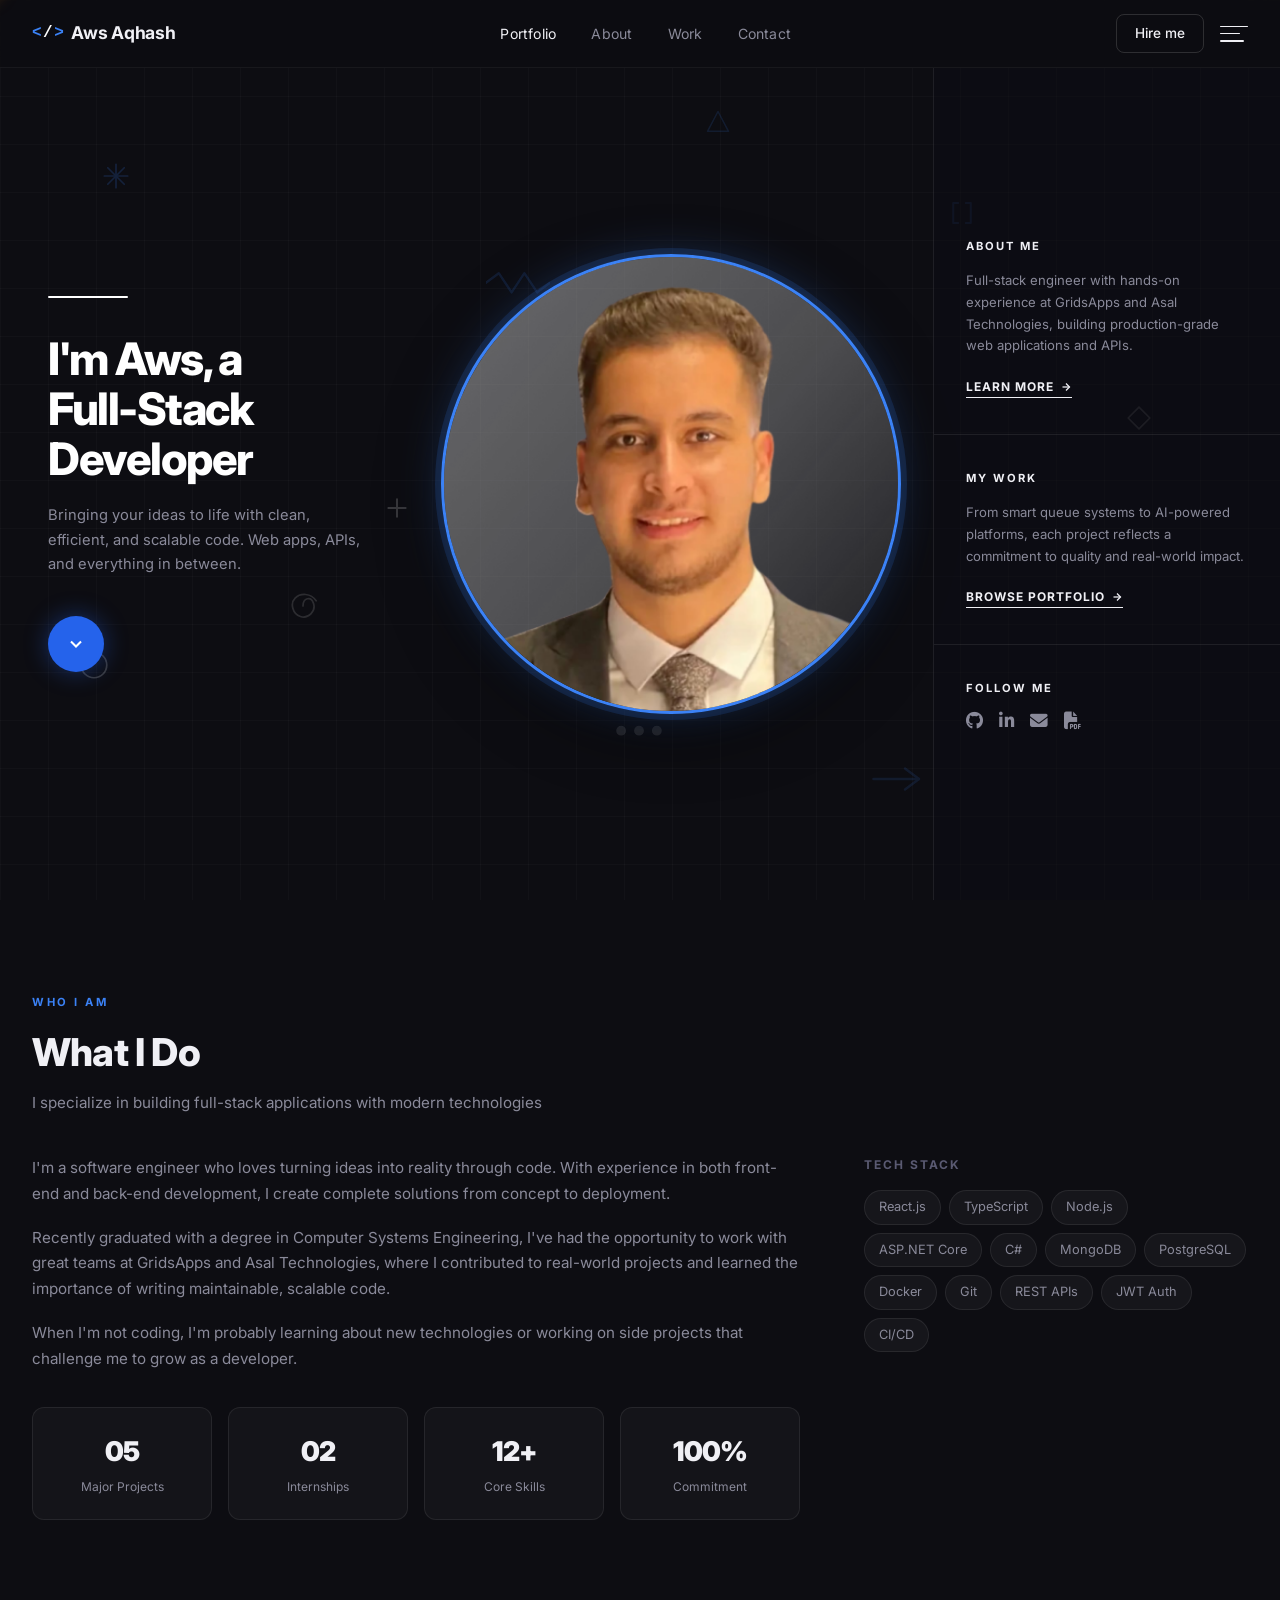
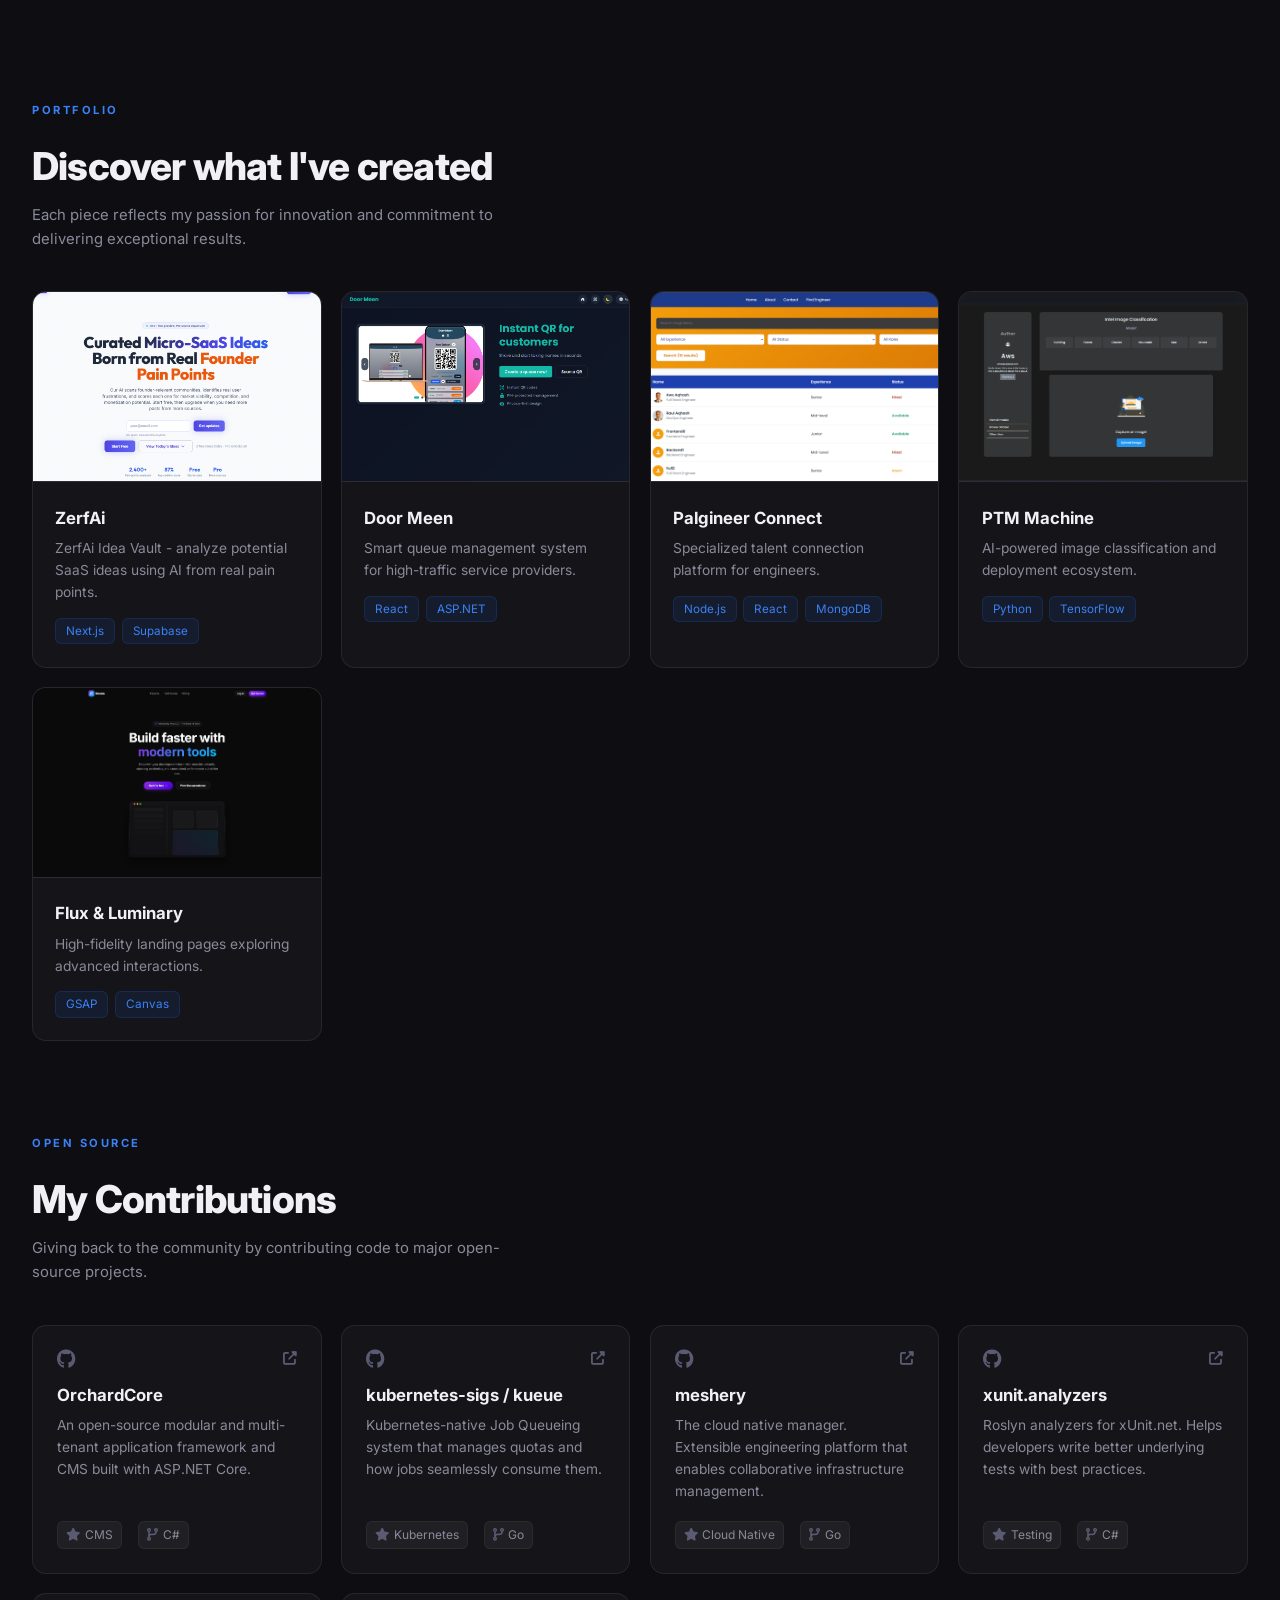
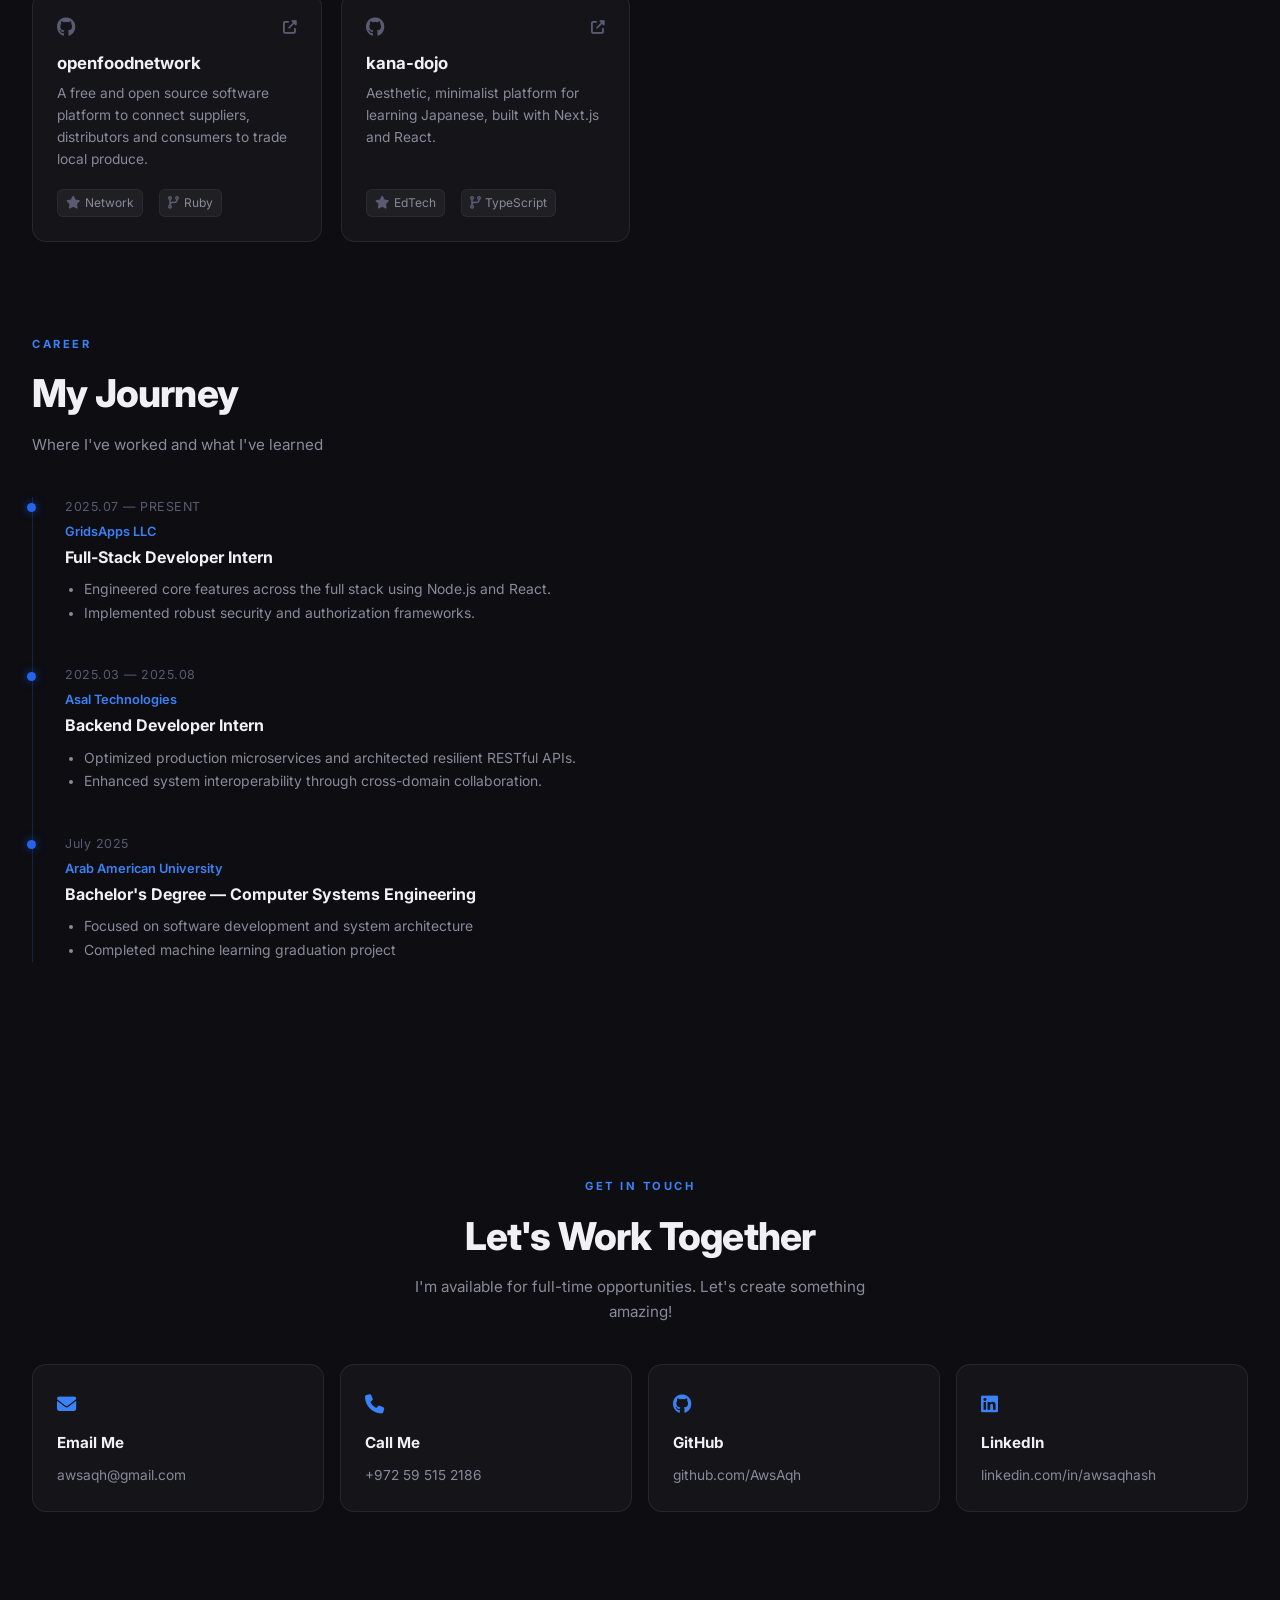
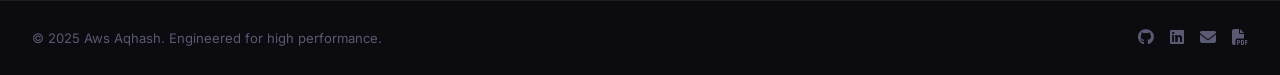
==== commit d35928e2: "added zerf" ====
--- a/index.html
+++ b/index.html
@@ -214,6 +214,23 @@
                 <p class="reveal">Each piece reflects my passion for innovation and commitment to delivering exceptional results.</p>
             </div>
             <div class="projects-grid">
+                
+                <a href="https://zerfai.com" class="project-card reveal" target="_blank" rel="noopener">
+                    <div class="project-img-container">
+                        <img src="./images/ZerfAi.png" alt="ZerfAi" onerror="this.style.display='none'">
+                    </div>
+                    <div class="project-info">
+                        <h3>ZerfAi</h3>
+                        <p>ZerfAi Idea Vault - analyze potential SaaS ideas using AI from real pain points.</p>
+                        <div class="project-tags">
+                            <span>Next.js</span>
+                            <span>Supabase</span>
+                        </div>
+                    </div>
+                </a>
+
+
+
                 <a href="https://door-meen.vercel.app/" class="project-card reveal" target="_blank" rel="noopener">
                     <div class="project-img-container">
                         <img src="./images/doormeenhome.png" alt="Door Meen" onerror="this.style.display='none'">
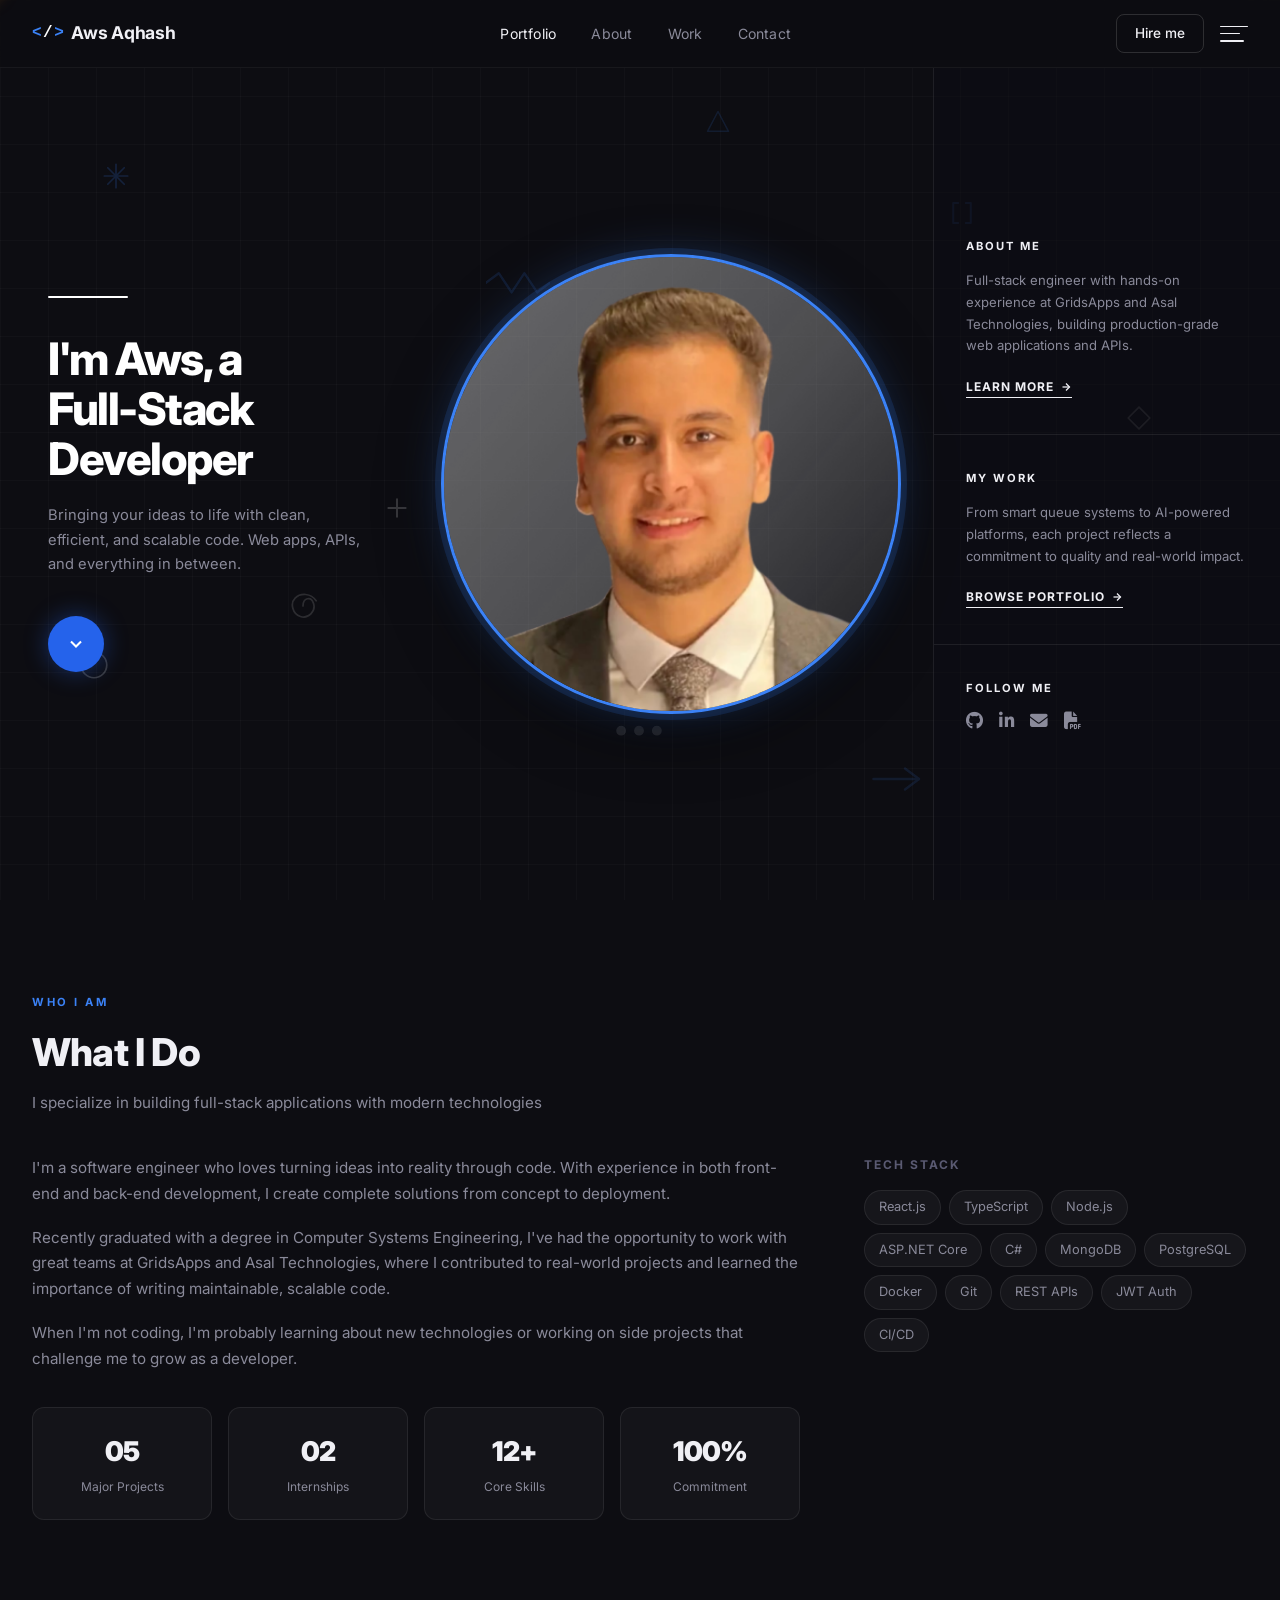
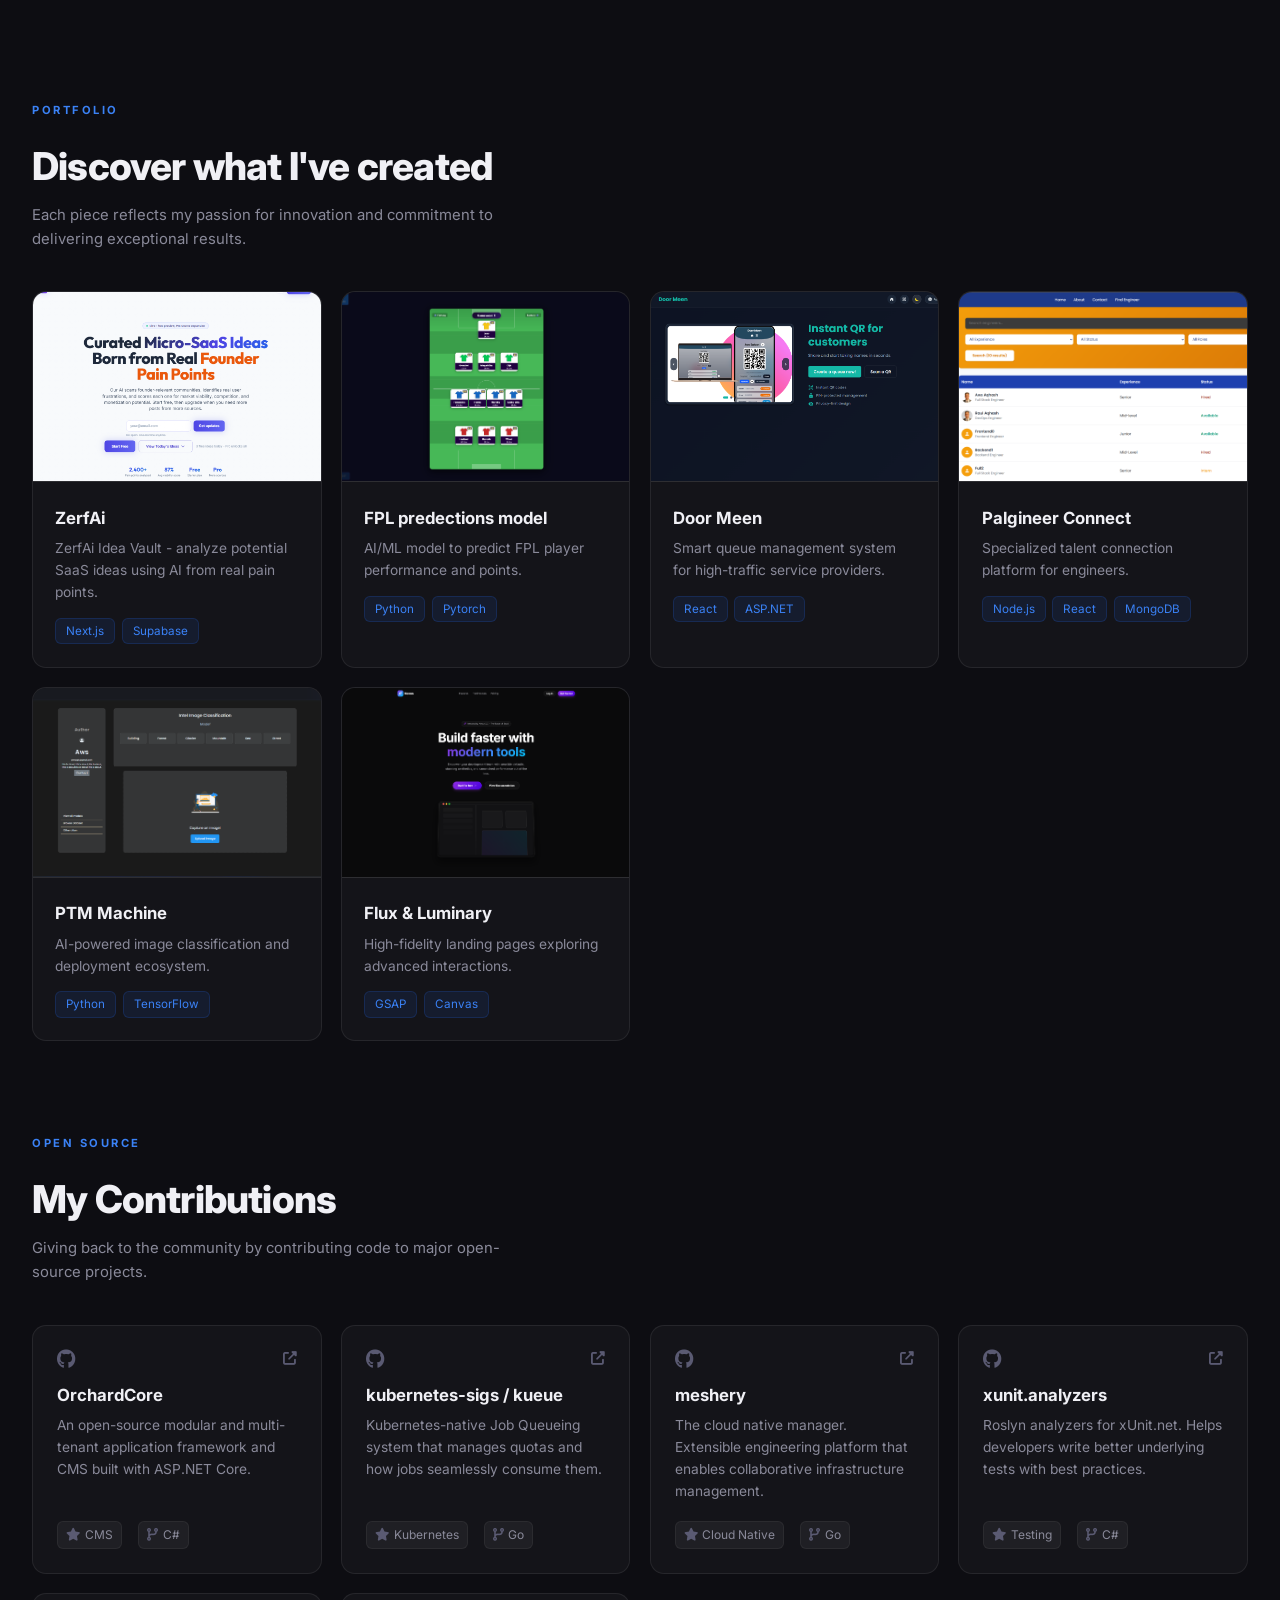
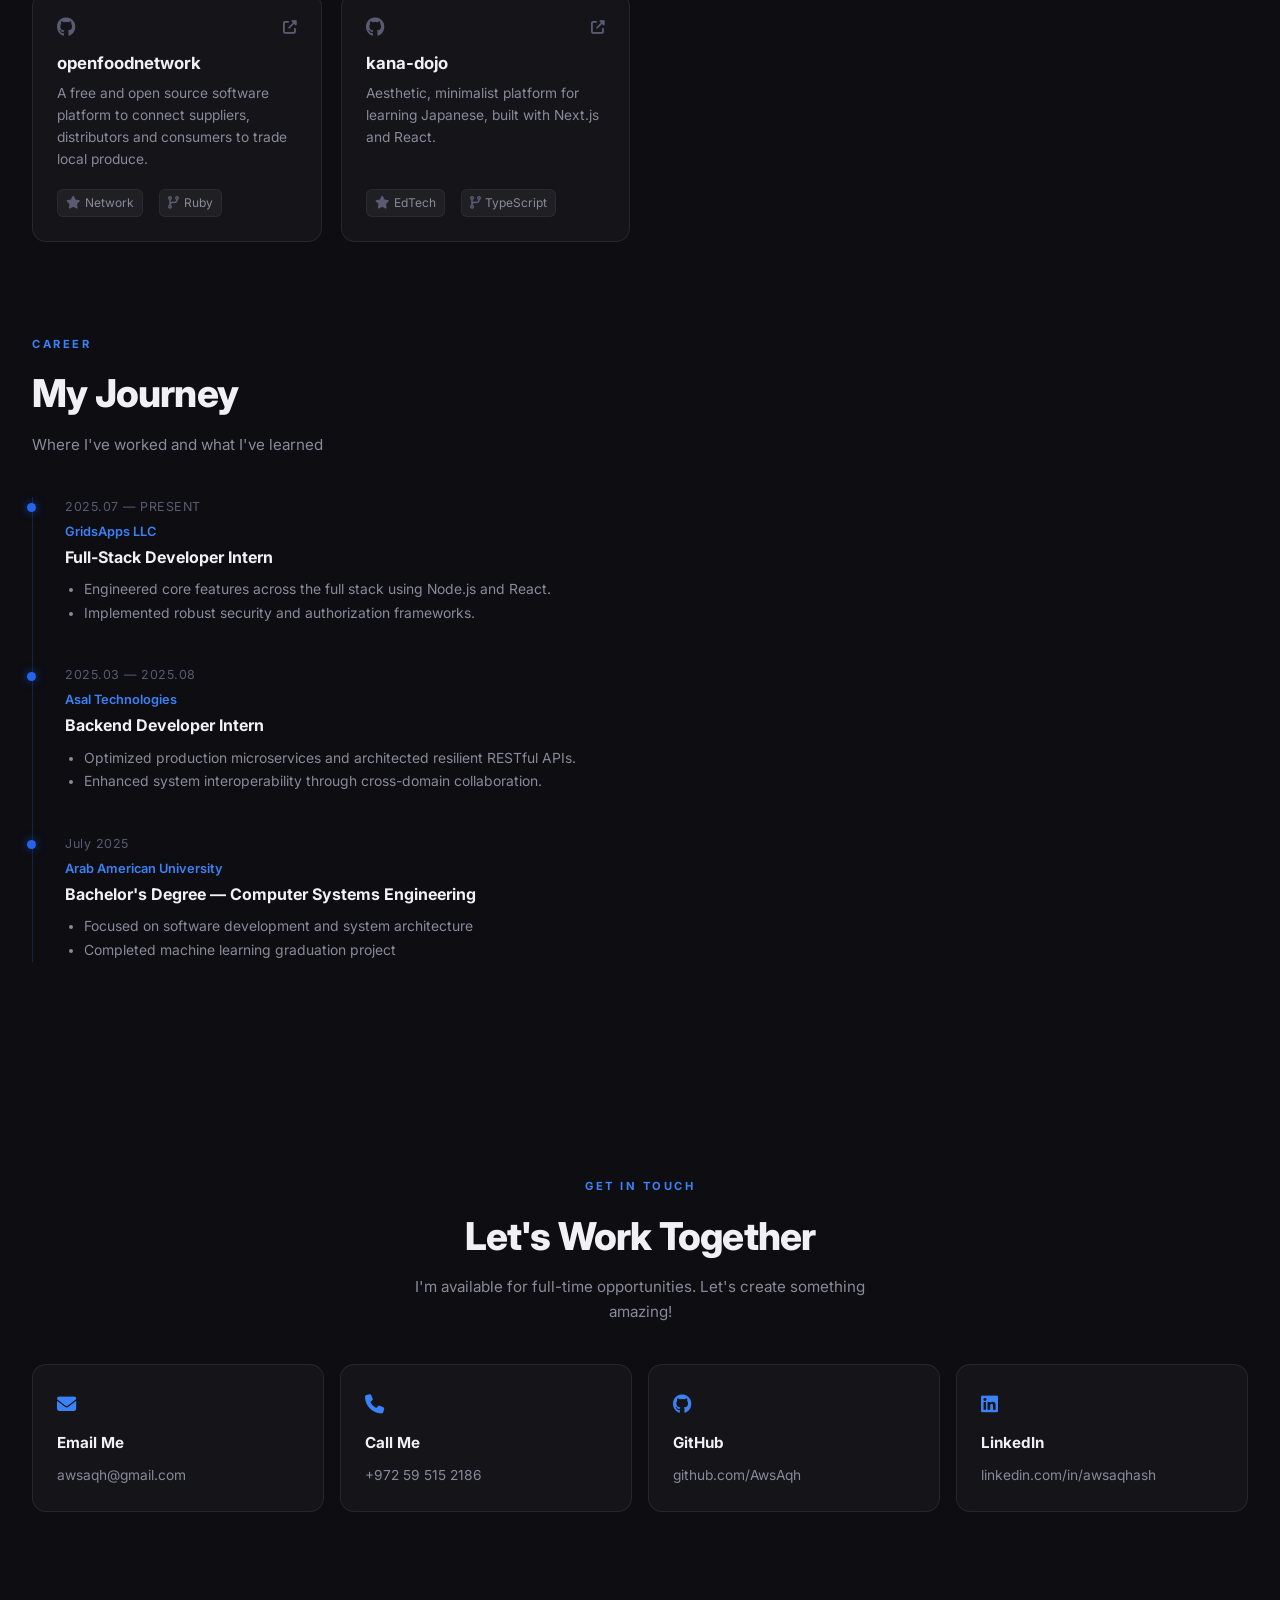
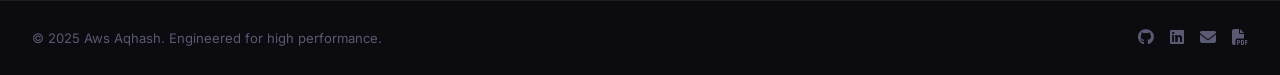
==== commit e522c73a: "added fpl" ====
--- a/index.html
+++ b/index.html
@@ -229,7 +229,23 @@
                     </div>
                 </a>
 
-
+                
+                
+                <a href="https://github.com/awsaqh/fpl-expectation" class="project-card reveal" target="_blank" rel="noopener">
+                    <div class="project-img-container">
+                        <img src="./images/fpl.png" alt="FPL" onerror="this.style.display='none'">
+                    </div>
+                    <div class="project-info">
+                        <h3>FPL predections model</h3>
+                        <p>AI/ML model to predict FPL player performance and points.</p>
+                        <div class="project-tags">
+                            <span>Python</span>
+                            <span>Pytorch</span>
+                        </div>
+                    </div>
+                </a>
+
+                
 
                 <a href="https://door-meen.vercel.app/" class="project-card reveal" target="_blank" rel="noopener">
                     <div class="project-img-container">
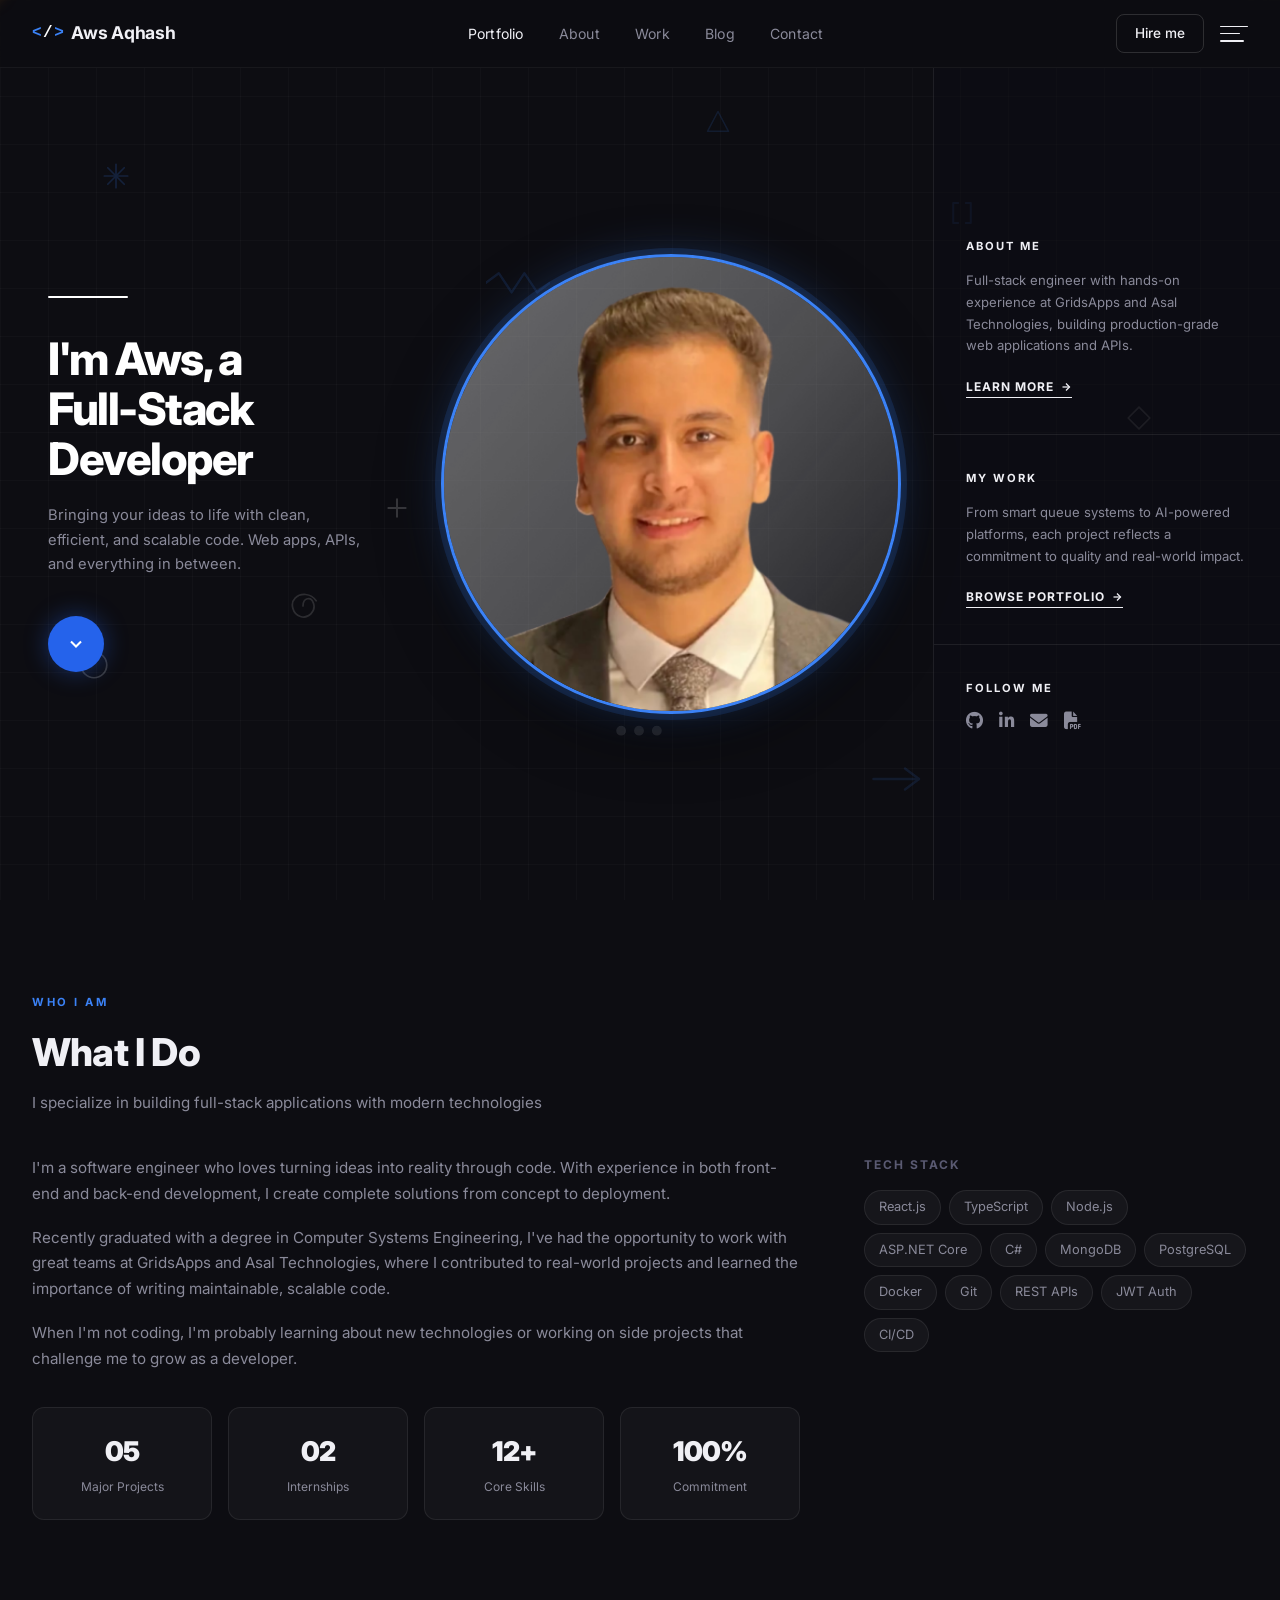
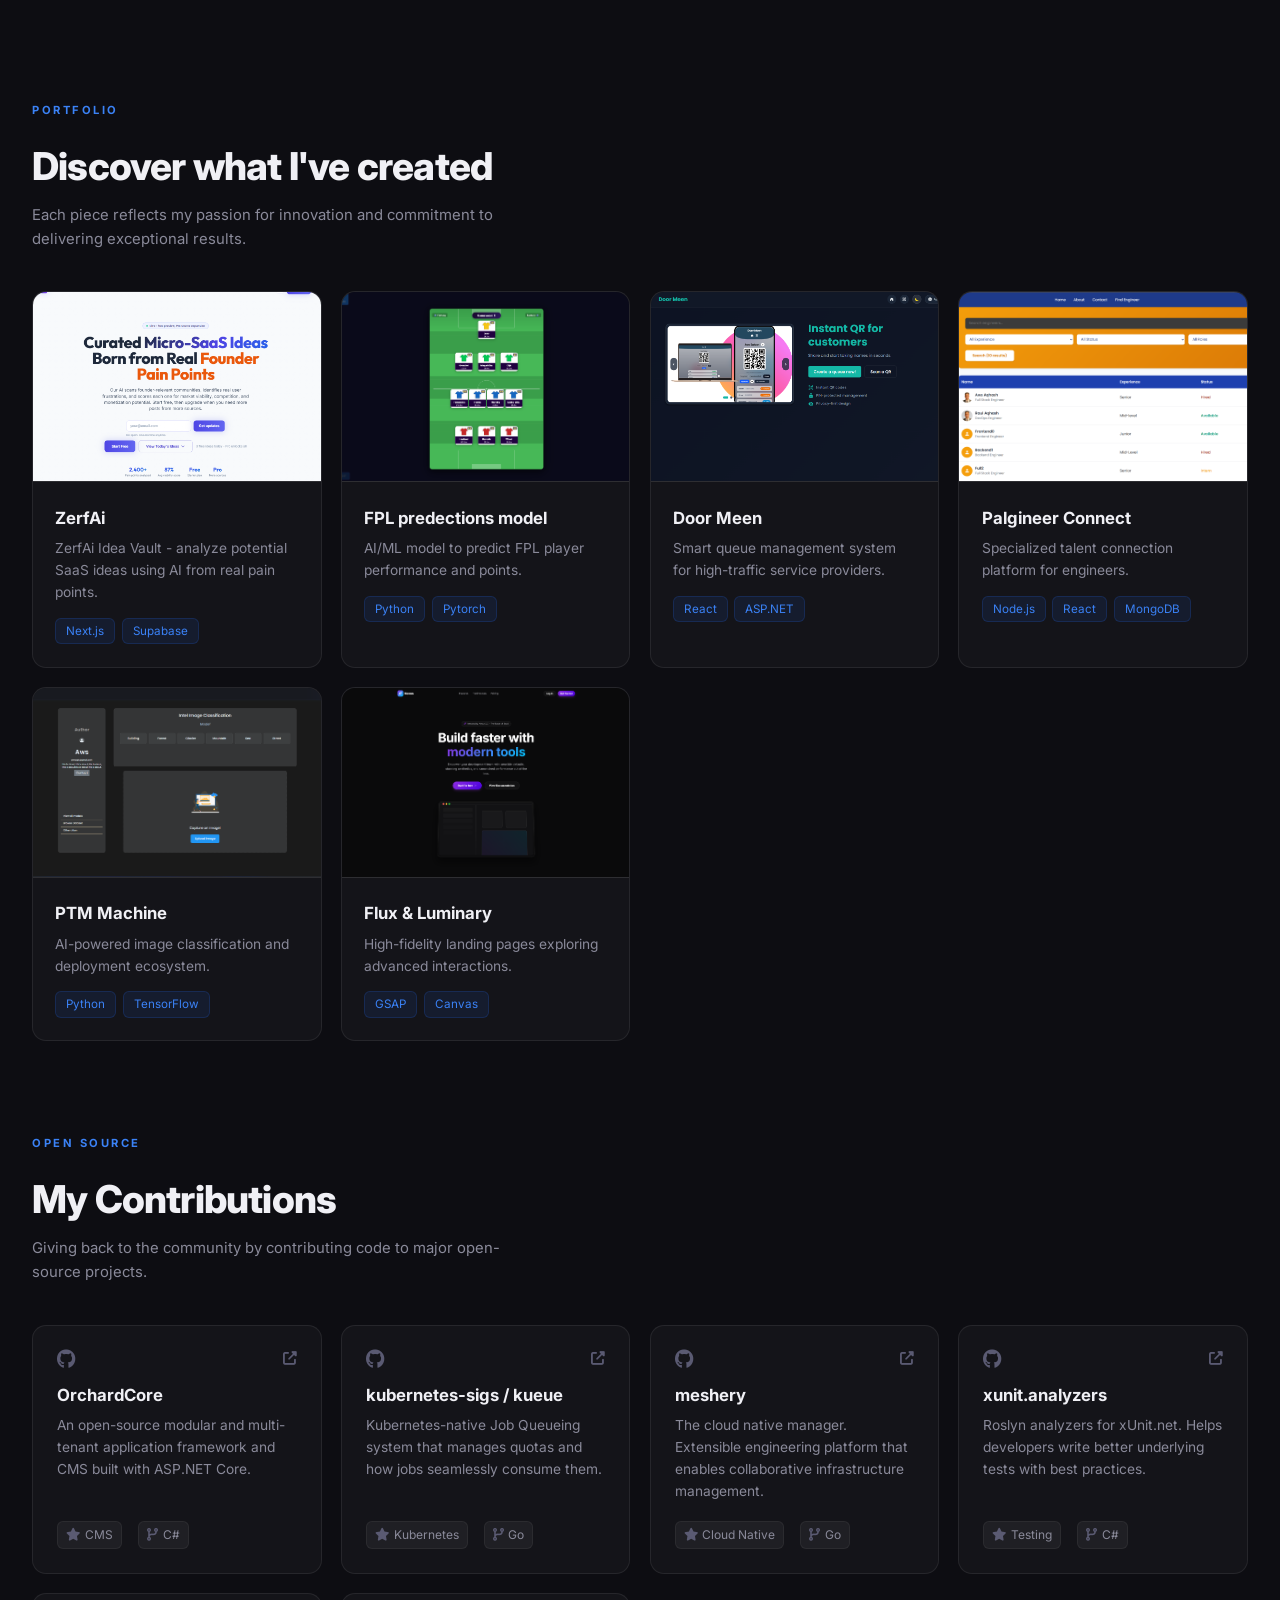
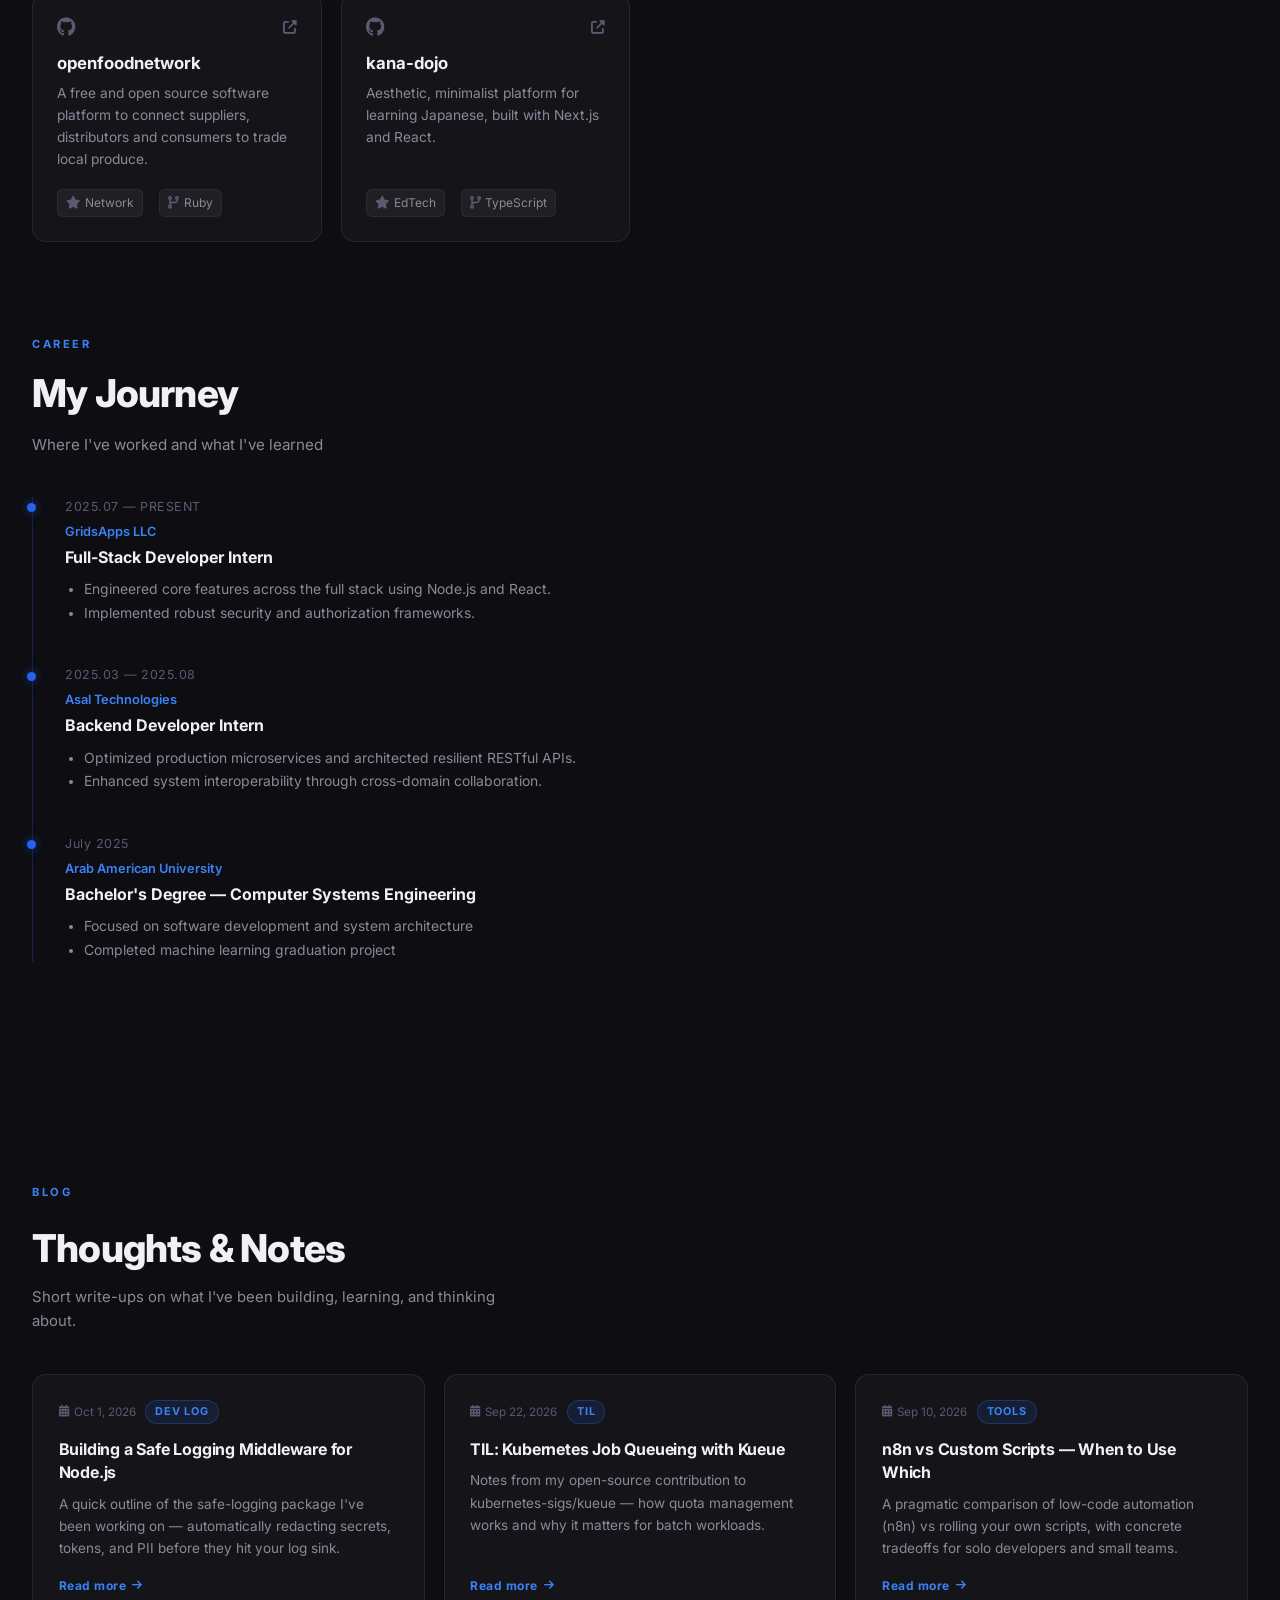
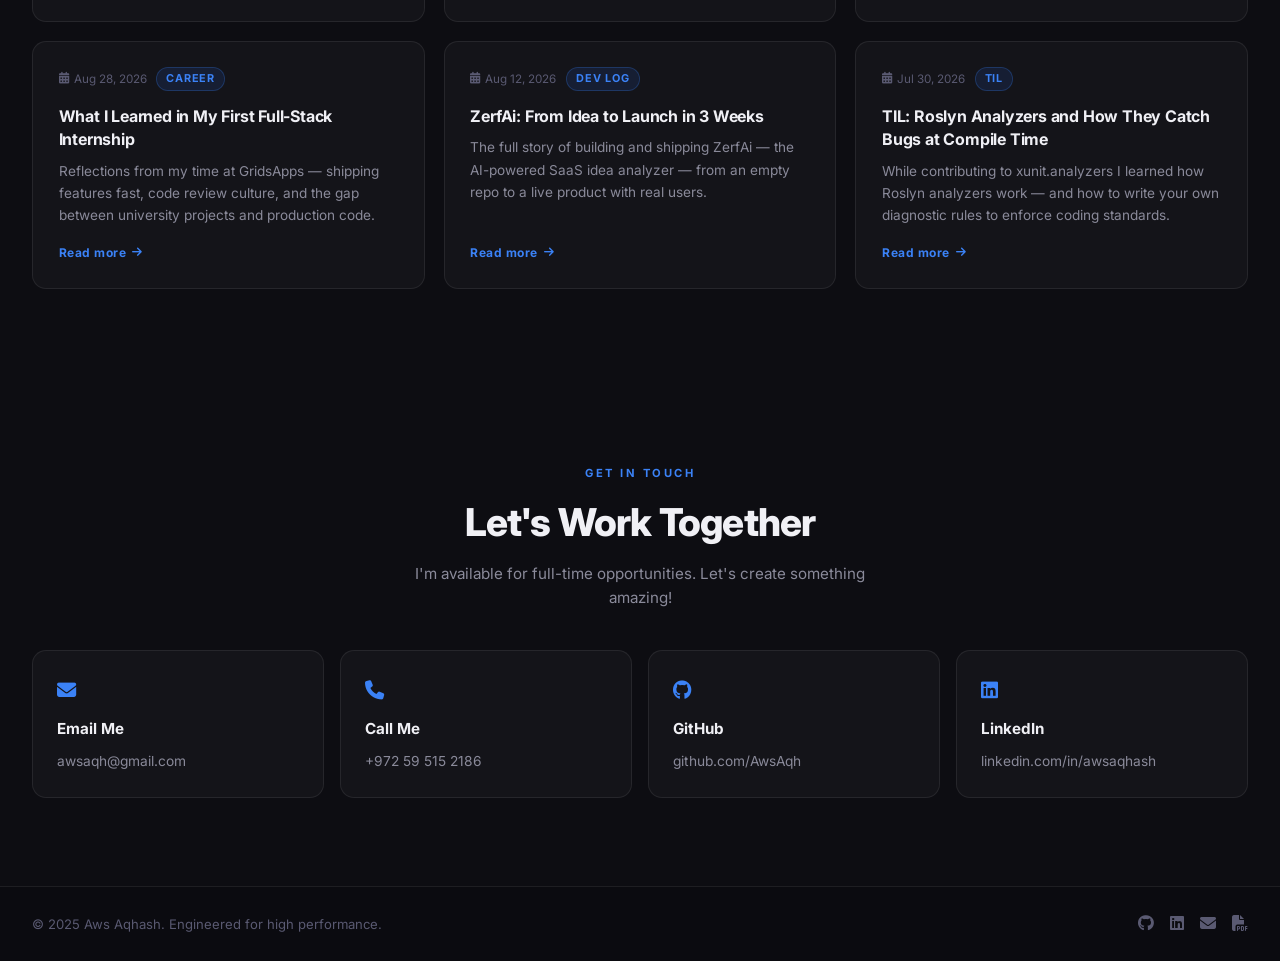
==== commit 91933d06: "Add paginated blog: home shows latest 6, archive on blog.html - Add posts.js as single source of tru" ====
--- a/index.html
+++ b/index.html
@@ -52,6 +52,7 @@
                 <li><a href="#home" class="nav-link active">Portfolio</a></li>
                 <li><a href="#about" class="nav-link">About</a></li>
                 <li><a href="#projects" class="nav-link">Work</a></li>
+                <li><a href="#blog" class="nav-link">Blog</a></li>
                 <li><a href="#contact" class="nav-link">Contact</a></li>
             </ul>
 
@@ -73,6 +74,7 @@
         <a href="#about" onclick="closeMobileMenu()">About</a>
         <a href="#projects" onclick="closeMobileMenu()">Work</a>
         <a href="#experience" onclick="closeMobileMenu()">Experience</a>
+        <a href="#blog" onclick="closeMobileMenu()">Blog</a>
         <a href="#contact" onclick="closeMobileMenu()">Contact</a>
     </div>
 
@@ -452,6 +454,39 @@
         </div>
     </section>
 
+    <!-- ===== BLOG ===== -->
+    <section id="blog">
+        <div class="container">
+            <div class="section-header">
+                <span class="section-tag reveal">BLOG</span>
+                <h2 class="reveal">Thoughts &amp; Notes</h2>
+                <p class="reveal">Short write-ups on what I've been building, learning, and thinking about.</p>
+            </div>
+
+            <!-- Latest posts are rendered here by blog.js, capped at HOME_POST_LIMIT -->
+            <div class="blog-grid" id="blogGrid"></div><!-- /blog-grid -->
+
+            <!-- View all CTA -->
+            <div class="blog-view-all reveal" id="viewAllCta" style="display:none;">
+                <a href="./blog.html" class="blog-view-all-btn">
+                    View all posts
+                    <svg viewBox="0 0 24 24"><line x1="5" y1="12" x2="19" y2="12"/><polyline points="12 5 19 12 12 19"/></svg>
+                </a>
+            </div>
+
+        </div>
+    </section>
+
+    <!-- Blog post modal -->
+    <div class="blog-modal-overlay" id="blogOverlay" role="dialog" aria-modal="true" aria-labelledby="blogModalTitle">
+        <div class="blog-modal" id="blogModal">
+            <button class="blog-modal-close" id="blogModalClose" aria-label="Close">&times;</button>
+            <div class="blog-modal-meta" id="blogModalMeta"></div>
+            <h2 class="blog-modal-title" id="blogModalTitle"></h2>
+            <div class="blog-modal-body" id="blogModalBody"></div>
+        </div>
+    </div>
+
     <!-- ===== CONTACT ===== -->
     <section id="contact">
         <div class="container">
@@ -626,5 +661,9 @@
             }
         });
     </script>
+
+    <!-- Posts data + shared blog rendering (loads after reveal()) -->
+    <script src="./posts.js"></script>
+    <script src="./blog.js"></script>
 </body>
 </html>
--- a/styles.css
+++ b/styles.css
@@ -983,3 +983,359 @@
     .about-stats { grid-template-columns: repeat(2, 1fr); }
     footer .container { flex-direction: column; text-align: center; }
 }
+
+/* ===========================
+   BLOG SECTION
+   =========================== */
+#blog {
+    padding: 5.5rem 0;
+    position: relative;
+    z-index: 2;
+}
+
+/* Filter pills */
+.blog-filters {
+    display: flex;
+    gap: 0.5rem;
+    flex-wrap: wrap;
+    margin-bottom: 2rem;
+}
+
+.blog-filter {
+    background: transparent;
+    border: 1px solid var(--panel-border);
+    color: var(--text-muted);
+    padding: 6px 16px;
+    border-radius: 999px;
+    font-size: 0.78rem;
+    font-weight: 500;
+    font-family: var(--font);
+    cursor: pointer;
+    transition: border-color 0.2s, color 0.2s, background 0.2s;
+    letter-spacing: 0.2px;
+}
+
+.blog-filter:hover {
+    border-color: rgba(59,130,246,0.5);
+    color: var(--text);
+}
+
+.blog-filter.active {
+    background: rgba(37,99,235,0.12);
+    border-color: rgba(59,130,246,0.5);
+    color: var(--blue-light);
+}
+
+/* Blog grid */
+.blog-grid {
+    display: grid;
+    grid-template-columns: repeat(auto-fill, minmax(300px, 1fr));
+    gap: 1.2rem;
+}
+
+/* Blog card */
+.blog-card {
+    background: rgba(255,255,255,0.03);
+    border: 1px solid var(--panel-border);
+    border-radius: 14px;
+    cursor: pointer;
+    transition: transform 0.25s var(--ease), border-color 0.25s, box-shadow 0.25s;
+    outline: none;
+}
+
+.blog-card:hover,
+.blog-card:focus-visible {
+    border-color: rgba(37,99,235,0.4);
+    transform: translateY(-4px);
+    box-shadow: 0 16px 40px rgba(37,99,235,0.12);
+}
+
+.blog-card-inner {
+    padding: 1.6rem;
+    display: flex;
+    flex-direction: column;
+    height: 100%;
+}
+
+/* Date + tag row */
+.blog-meta {
+    display: flex;
+    align-items: center;
+    gap: 0.6rem;
+    margin-bottom: 0.9rem;
+    flex-wrap: wrap;
+}
+
+.blog-date {
+    font-size: 0.73rem;
+    color: var(--text-dim);
+    display: flex;
+    align-items: center;
+    gap: 5px;
+}
+
+.blog-date i { color: var(--text-dim); }
+
+.blog-tag-pill {
+    font-size: 0.68rem;
+    font-weight: 700;
+    letter-spacing: 0.8px;
+    text-transform: uppercase;
+    padding: 2px 9px;
+    border-radius: 999px;
+    background: rgba(37,99,235,0.12);
+    color: var(--blue-light);
+    border: 1px solid rgba(59,130,246,0.25);
+}
+
+/* Card title */
+.blog-card-inner h3 {
+    font-size: 1rem;
+    font-weight: 700;
+    color: var(--text);
+    margin-bottom: 0.5rem;
+    line-height: 1.45;
+    letter-spacing: -0.2px;
+}
+
+/* Card excerpt */
+.blog-card-inner p {
+    font-size: 0.85rem;
+    color: var(--text-muted);
+    line-height: 1.65;
+    flex-grow: 1;
+    margin-bottom: 1rem;
+}
+
+/* Read more indicator */
+.blog-read-more {
+    font-size: 0.75rem;
+    font-weight: 700;
+    letter-spacing: 0.5px;
+    color: var(--blue-light);
+    display: flex;
+    align-items: center;
+    gap: 6px;
+    transition: gap 0.2s;
+}
+
+.blog-card:hover .blog-read-more {
+    gap: 10px;
+}
+
+.blog-read-more i {
+    font-size: 0.7rem;
+    transition: transform 0.2s;
+}
+
+.blog-card:hover .blog-read-more i {
+    transform: translateX(2px);
+}
+
+/* ===========================
+   BLOG MODAL
+   =========================== */
+.blog-modal-overlay {
+    position: fixed;
+    inset: 0;
+    z-index: 1100;
+    background: rgba(5,5,10,0.7);
+    backdrop-filter: blur(10px);
+    -webkit-backdrop-filter: blur(10px);
+    display: flex;
+    align-items: center;
+    justify-content: center;
+    padding: 1.5rem;
+    opacity: 0;
+    pointer-events: none;
+    transition: opacity 0.3s var(--ease);
+}
+
+.blog-modal-overlay.open {
+    opacity: 1;
+    pointer-events: all;
+}
+
+.blog-modal {
+    background: var(--bg-panel);
+    border: 1px solid rgba(255,255,255,0.1);
+    border-radius: 18px;
+    width: 100%;
+    max-width: 680px;
+    max-height: 82vh;
+    overflow-y: auto;
+    padding: 2.5rem;
+    position: relative;
+    box-shadow: 0 32px 80px rgba(0,0,0,0.6), 0 0 0 1px rgba(255,255,255,0.05) inset;
+    transform: translateY(20px) scale(0.97);
+    transition: transform 0.35s var(--ease);
+    scrollbar-width: thin;
+    scrollbar-color: rgba(255,255,255,0.1) transparent;
+}
+
+.blog-modal-overlay.open .blog-modal {
+    transform: translateY(0) scale(1);
+}
+
+/* Close button */
+.blog-modal-close {
+    position: absolute;
+    top: 1.2rem;
+    right: 1.4rem;
+    background: rgba(255,255,255,0.06);
+    border: 1px solid var(--panel-border);
+    color: var(--text-muted);
+    width: 34px;
+    height: 34px;
+    border-radius: 8px;
+    cursor: pointer;
+    font-size: 1.2rem;
+    display: flex;
+    align-items: center;
+    justify-content: center;
+    transition: background 0.2s, color 0.2s;
+    font-family: var(--font);
+    line-height: 1;
+}
+
+.blog-modal-close:hover {
+    background: rgba(255,255,255,0.1);
+    color: var(--text);
+}
+
+/* Modal meta */
+.blog-modal-meta {
+    display: flex;
+    align-items: center;
+    gap: 0.6rem;
+    margin-bottom: 1rem;
+}
+
+/* Modal title */
+.blog-modal-title {
+    font-size: clamp(1.25rem, 2.5vw, 1.65rem);
+    font-weight: 800;
+    color: var(--text);
+    letter-spacing: -0.5px;
+    line-height: 1.3;
+    margin-bottom: 1.5rem;
+}
+
+/* Modal body rich text */
+.blog-modal-body {
+    color: var(--text-muted);
+    font-size: 0.93rem;
+    line-height: 1.75;
+}
+
+.blog-modal-body p { margin-bottom: 1rem; }
+.blog-modal-body h4 {
+    font-size: 0.9rem;
+    font-weight: 700;
+    color: var(--text);
+    margin: 1.4rem 0 0.5rem;
+    letter-spacing: -0.2px;
+}
+
+.blog-modal-body ul {
+    margin: 0.4rem 0 1rem 1.2rem;
+}
+
+.blog-modal-body ul li {
+    margin-bottom: 0.35rem;
+}
+
+.blog-modal-body code {
+    background: rgba(59,130,246,0.1);
+    color: var(--blue-light);
+    padding: 1px 6px;
+    border-radius: 4px;
+    font-size: 0.85em;
+    font-family: monospace;
+}
+
+.blog-modal-body strong {
+    color: var(--text);
+    font-weight: 600;
+}
+
+/* Responsive blog */
+@media (max-width: 768px) {
+    .blog-grid {
+        grid-template-columns: 1fr;
+    }
+    .blog-modal {
+        padding: 1.8rem 1.4rem;
+        max-height: 90vh;
+    }
+}
+
+
+/* ===========================
+   BLOG VIEW-ALL CTA
+   =========================== */
+.blog-view-all {
+    display: flex;
+    justify-content: center;
+    margin-top: 2.5rem;
+}
+
+.blog-view-all-btn {
+    display: inline-flex;
+    align-items: center;
+    gap: 0.5rem;
+    padding: 12px 24px;
+    border-radius: 10px;
+    border: 1px solid rgba(59,130,246,0.4);
+    background: rgba(37,99,235,0.1);
+    color: var(--blue-light);
+    font-size: 0.85rem;
+    font-weight: 600;
+    letter-spacing: 0.2px;
+    text-decoration: none;
+    transition: background 0.25s, border-color 0.25s, gap 0.25s;
+}
+
+.blog-view-all-btn:hover {
+    background: rgba(37,99,235,0.18);
+    border-color: rgba(59,130,246,0.6);
+    gap: 0.75rem;
+}
+
+.blog-view-all-btn svg {
+    width: 16px;
+    height: 16px;
+    stroke: currentColor;
+    stroke-width: 2;
+    stroke-linecap: round;
+    stroke-linejoin: round;
+    fill: none;
+}
+
+/* ===========================
+   BLOG PAGE (blog.html)
+   =========================== */
+.blog-page-hero {
+    padding: 7.5rem 0 0.5rem;
+    position: relative;
+    z-index: 2;
+}
+
+.blog-page-hero h1 {
+    font-size: clamp(1.9rem, 3.4vw, 2.6rem);
+    font-weight: 800;
+    letter-spacing: -0.8px;
+    margin: 0.4rem 0;
+    color: var(--text);
+}
+
+.blog-page-body {
+    padding: 1.5rem 0 5.5rem;
+    position: relative;
+    z-index: 2;
+}
+
+@media (max-width: 768px) {
+    .blog-page-hero { padding-top: 6.5rem; }
+}
+
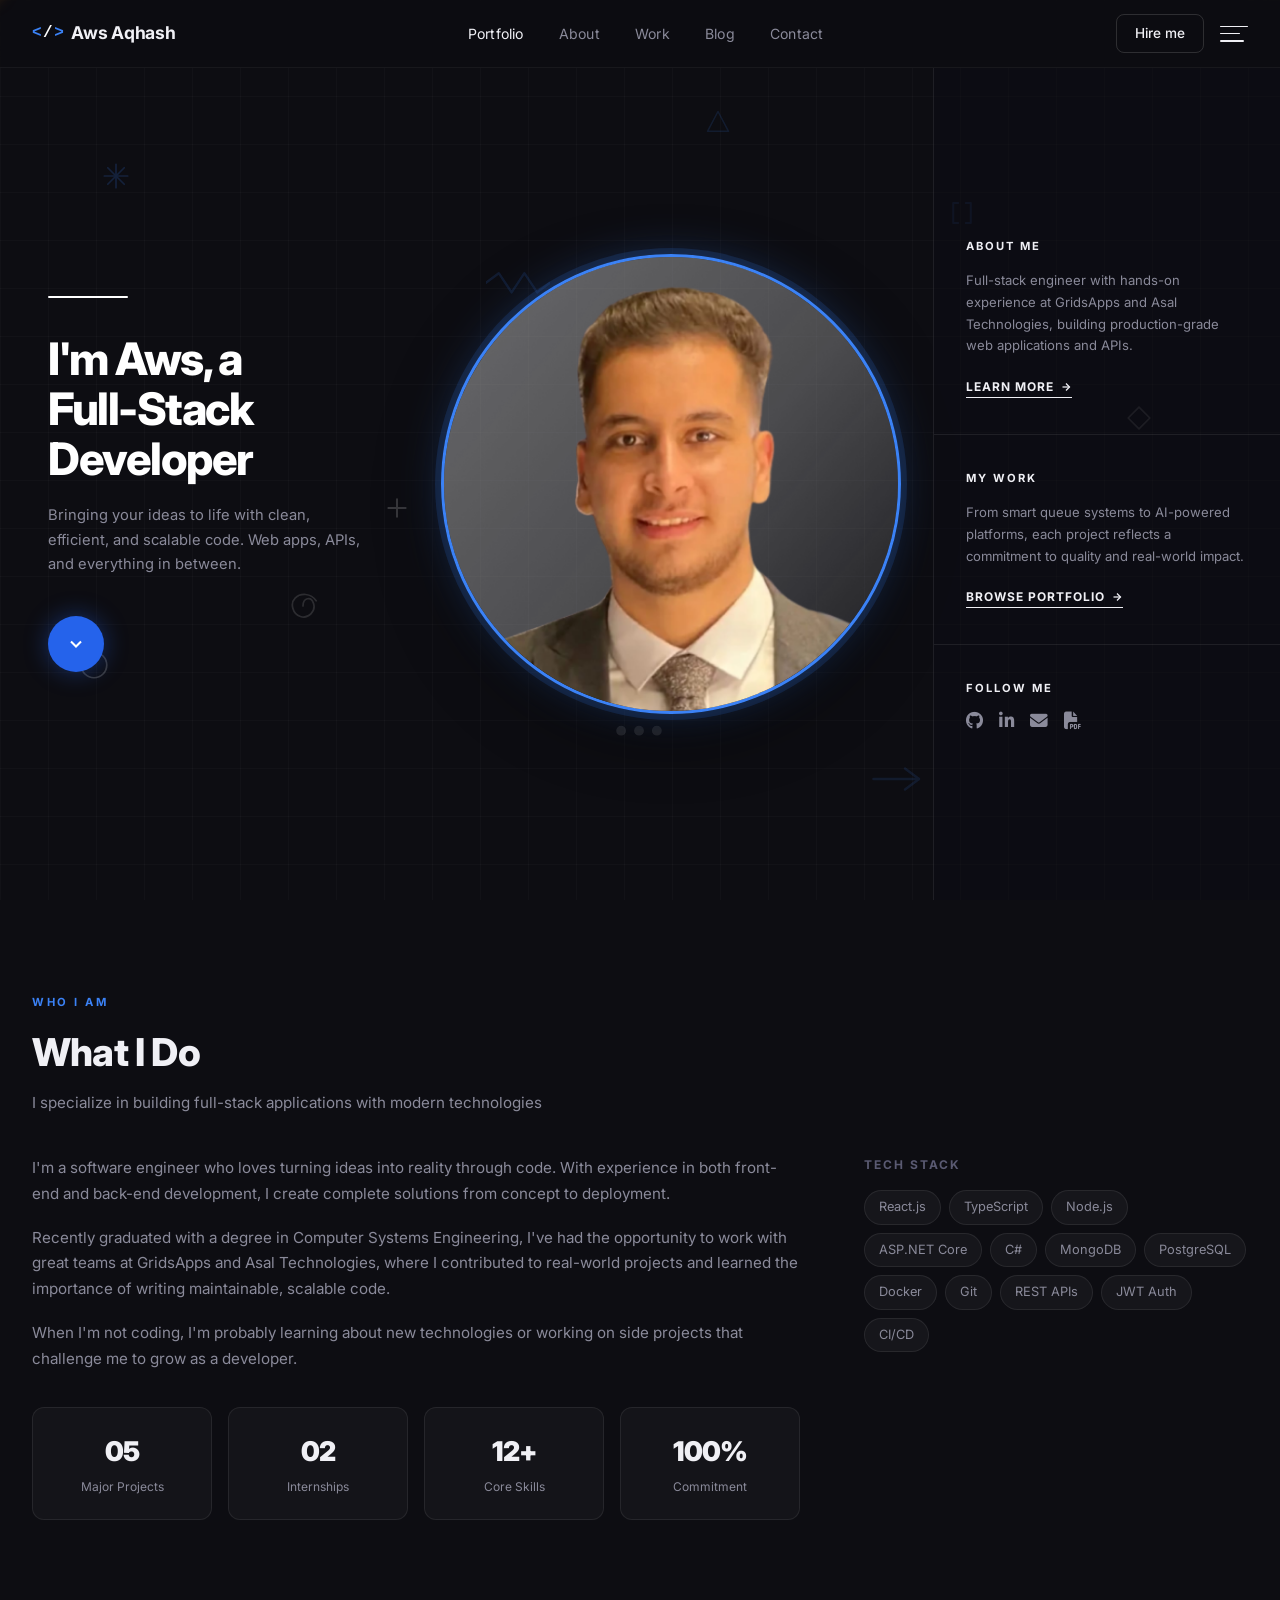
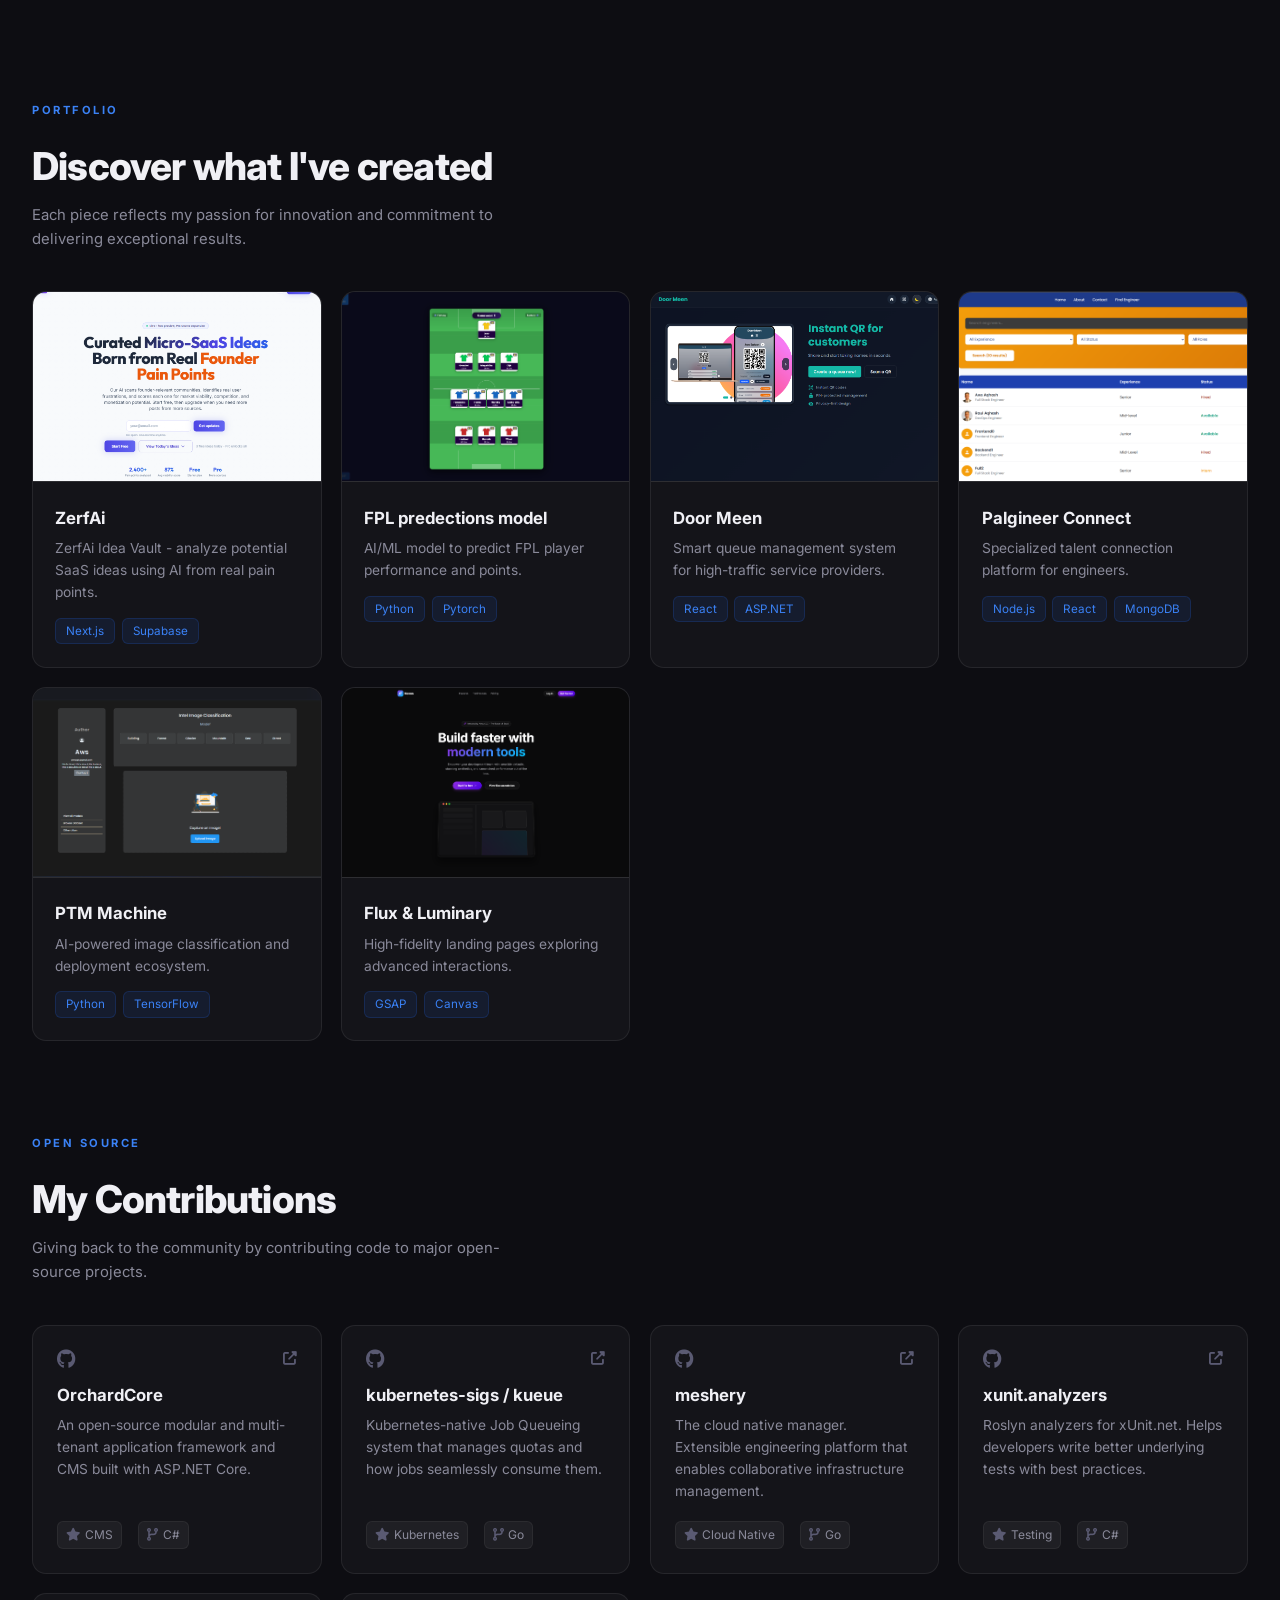
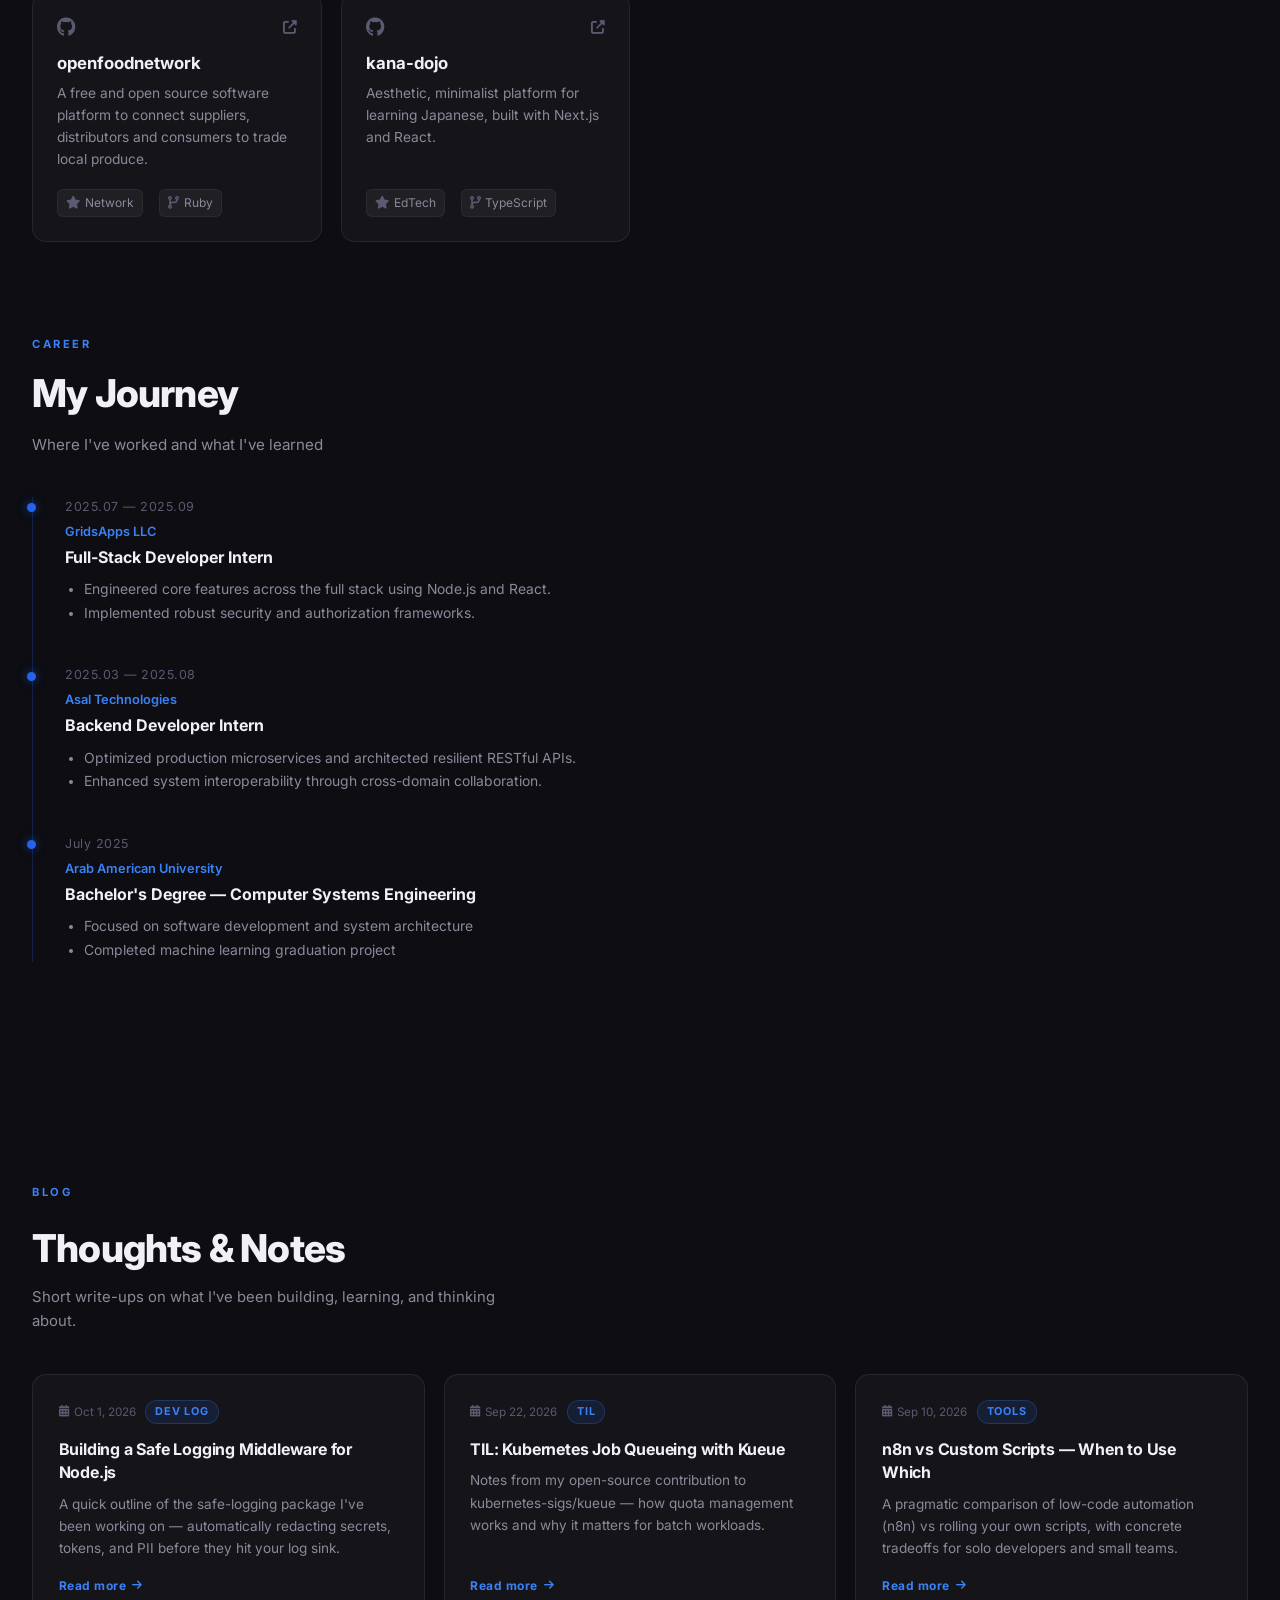
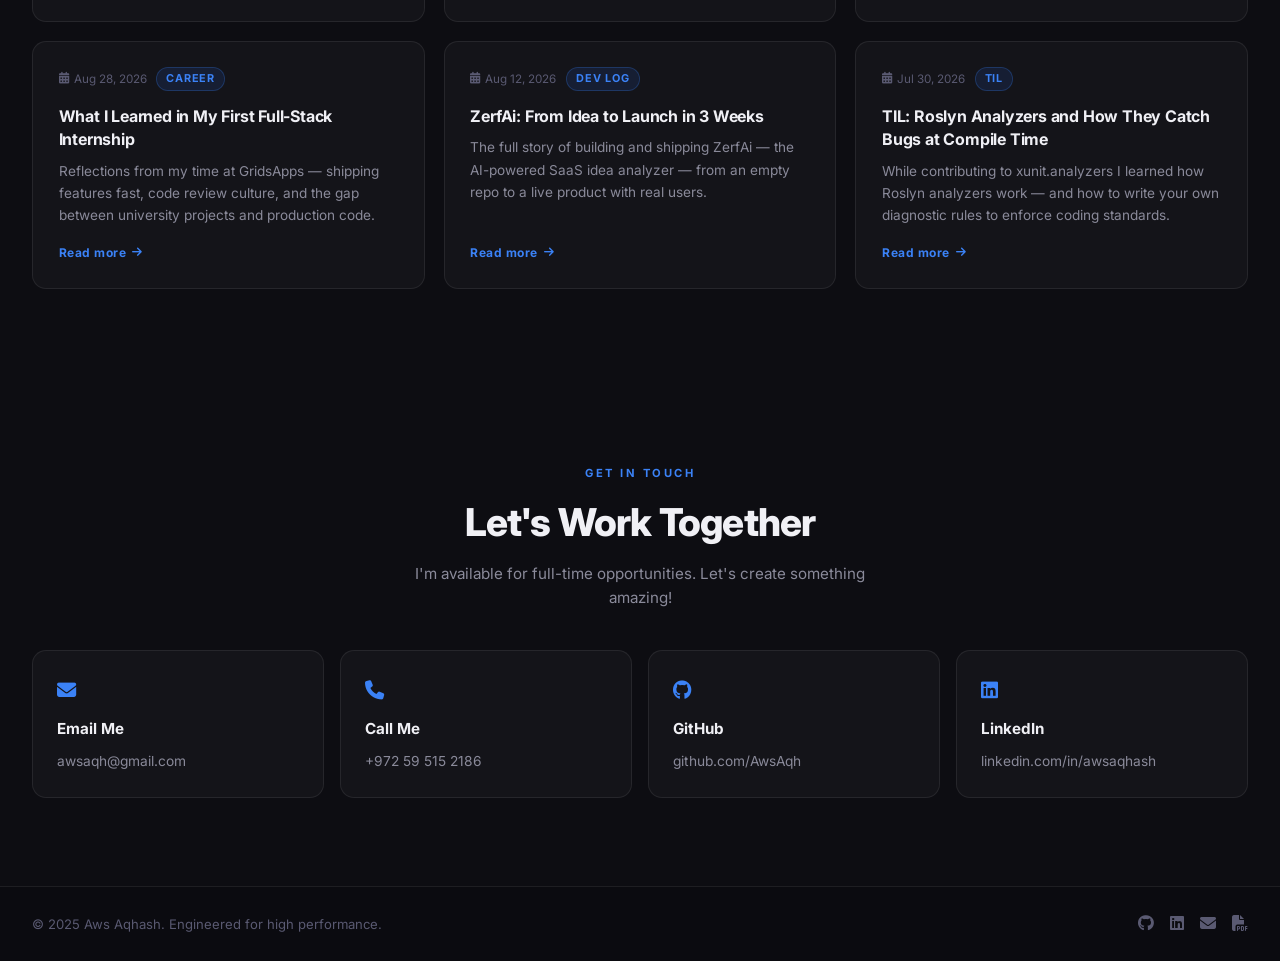
==== commit c9d77475: "Update GridsApps internship period to 2025.07 - 2025.09" ====
--- a/index.html
+++ b/index.html
@@ -418,7 +418,7 @@
             <p class="section-subtitle reveal">Where I've worked and what I've learned</p>
             <div class="timeline">
                 <div class="timeline-item reveal">
-                    <div class="date">2025.07 — PRESENT</div>
+                    <div class="date">2025.07 — 2025.09</div>
                     <div class="company">GridsApps LLC</div>
                     <div class="timeline-content">
                         <h3>Full-Stack Developer Intern</h3>
